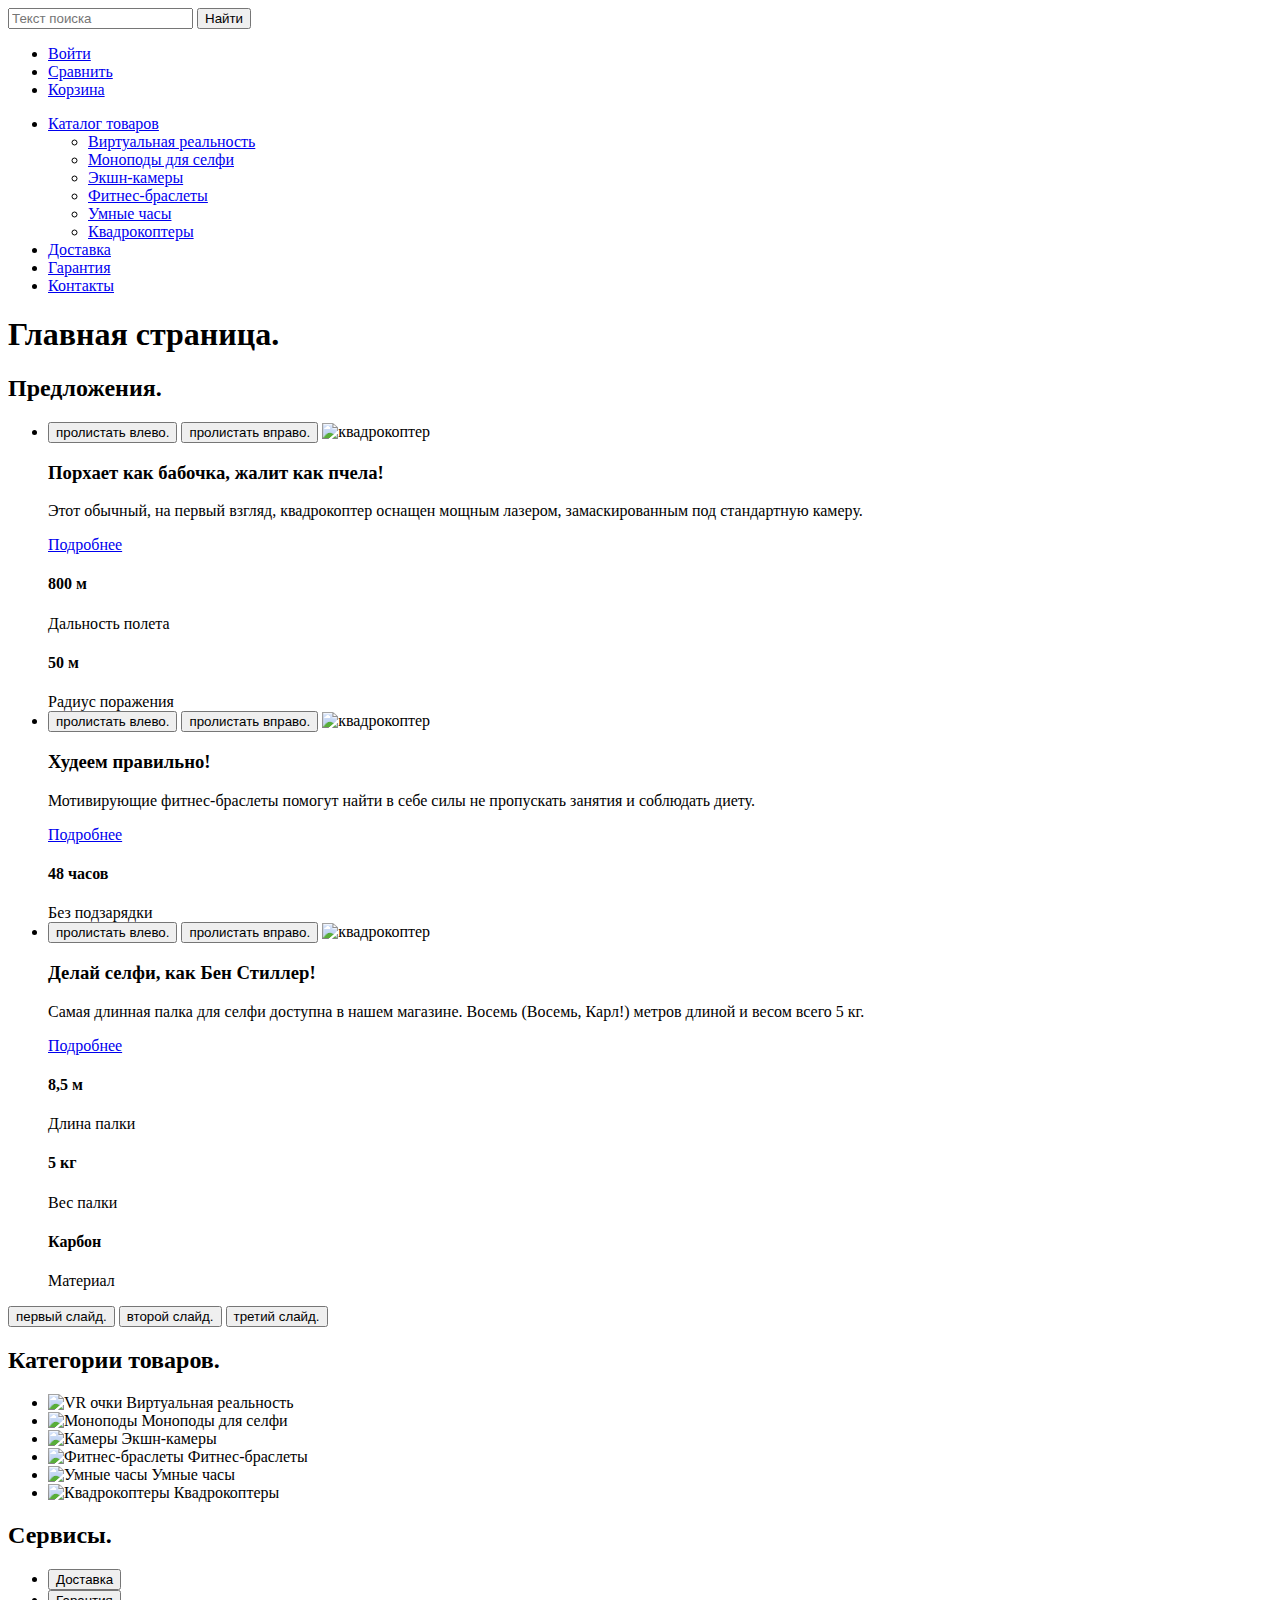
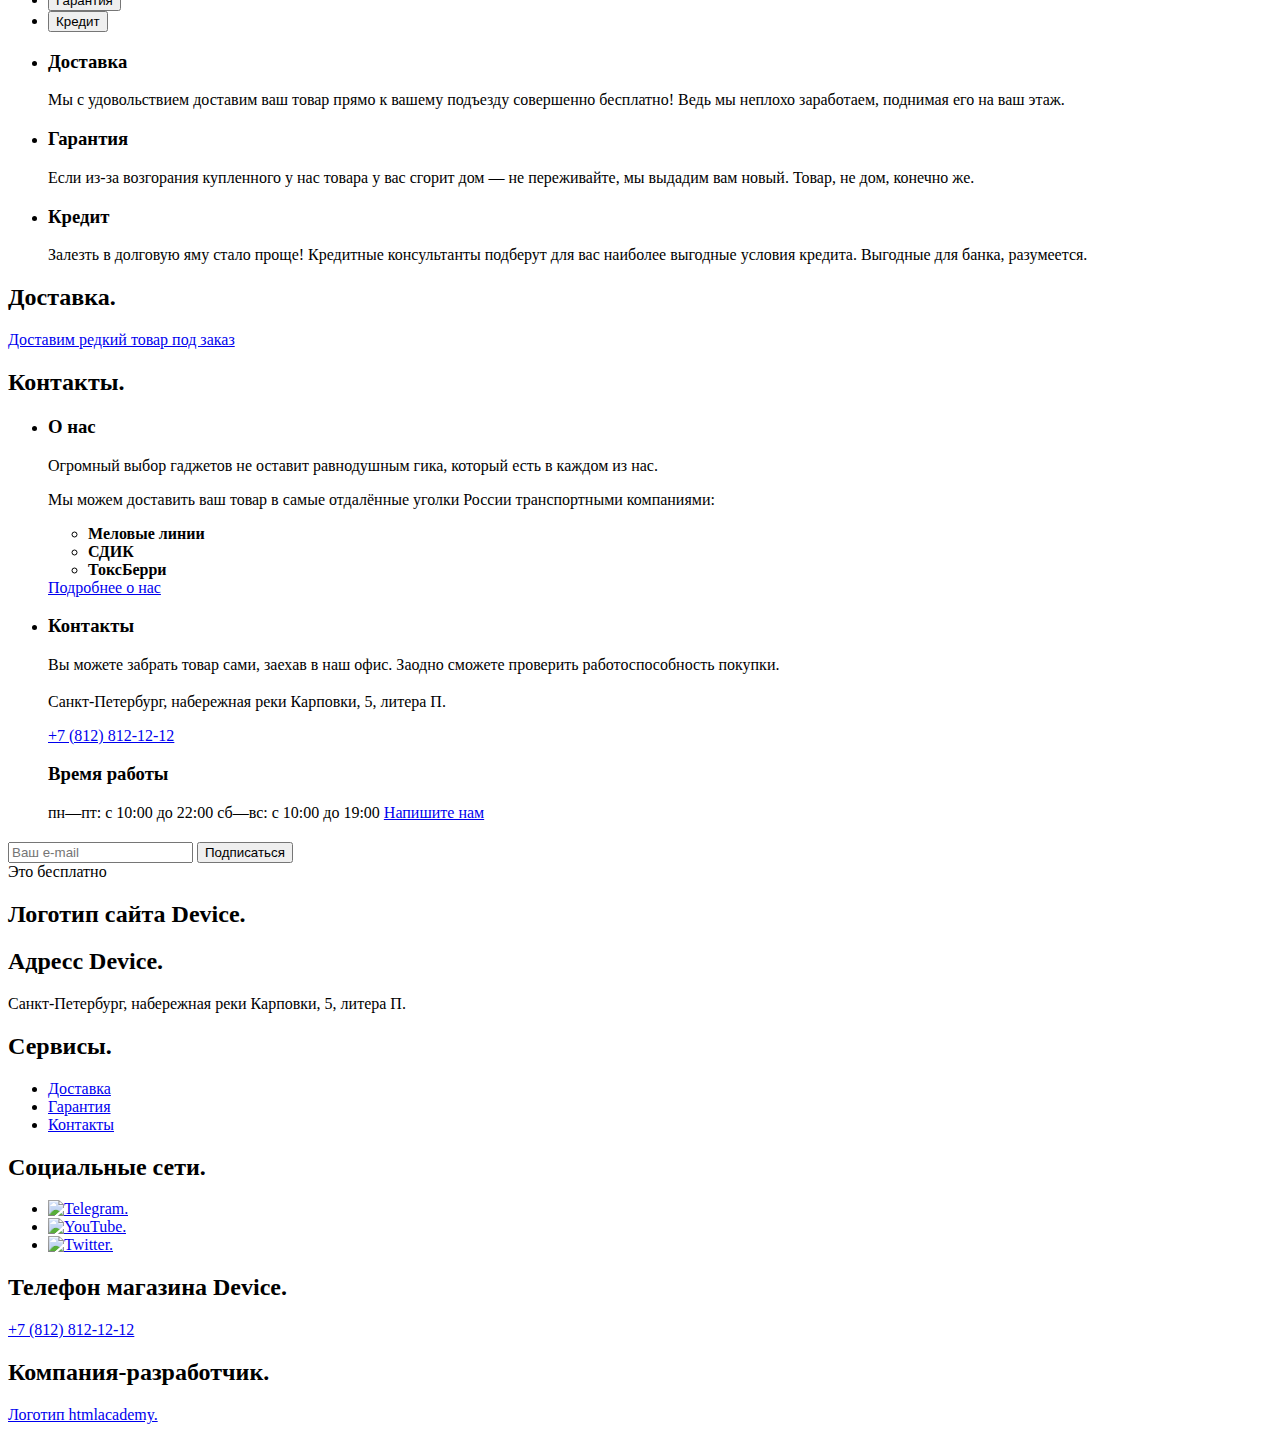
==== index.html @ f7ae9885 "Разметка всех страниц" ====
<!DOCTYPE html>
<html lang="ru">
<head>
  <meta charset="UTF-8">
  <meta http-equiv="X-UA-Compatible" content="IE=edge">
  <meta name="viewport" content="width=device-width, initial-scale=1.0">
  <title>device</title>
</head>
<body>
  <header class="header">
    <nav class="header__navigation">
      <div class="header__logo logo">
        <a class="logo__link" href="index.html">
        </a>
      </div>
      <div class="header__menu menu">
        <form class="menu__form" action="https://echo.htmlacademy.ru/" method="get">
          <input class="menu__form-search" type="search" name="site-search" placeholder="Текст поиска">
          <button class="menu__form-button button button--second" type="submit">Найти</button>
        </form>
        <ul class="menu__user-list">
          <li class="menu__user-list-item">
            <a class="menu__user-list-link" href="#">Войти</a>
          </li>
          <li class="menu__user-list-item">
            <a class="menu__user-list-link" href="#">Сравнить</a>
          </li>
          <li class="menu__user-list-item">
            <a class="menu__user-list-link" href="#">Корзина</a>
          </li>
        </ul>
        <ul class="menu__list">
          <li class="menu__list-item">
            <a class="menu__list-link" href="#">Каталог товаров</a>
            <ul class="menu__select-list">
              <li class="menu__select-list-item">
                <a class="menu__select-list-link" href="#">Виртуальная реальность</a>
              </li>
              <li class="menu__select-list-item">
                <a class="menu__select-list-link" href="catalog-monopods.html">Моноподы для cелфи</a>
              </li>
              <li class="menu__select-list-item">
                <a class="menu__select-list-link" href="#">Экшн-камеры</a>
              </li>
              <li class="menu__select-list-item">
                <a class="menu__select-list-link" href="#">Фитнес-браслеты</a>
              </li>
              <li class="menu__select-list-item">
                <a class="menu__select-list-link" href="#">Умные часы</a>
              </li>
              <li class="menu__select-list-item">
                <a class="menu__select-list-link" href="#">Квадрокоптеры</a>
              </li>
            </ul>
          </li>
          <li class="menu__list-item">
            <a class="menu__list-link" href="#">Доставка</a>
          </li>
          <li class="menu__list-item">
            <a class="menu__list-link" href="#">Гарантия</a>
          </li>
          <li class="menu__list-item">
            <a class="menu__list-link" href="#">Контакты</a>
          </li>
        </ul>
      </div>
    </nav>
  </header>
  <main class="site-index">
    <h1 class="visually-hidden">Главная страница.</h1>
    <section class="site-index__suggestions suggestions">
      <h2 class="visually-hidden">Предложения.</h2>
      <div class="suggestions__slider slider">
        <ul class="slider__list">
          <li class="slider__item">
            <div class="slider__image-wrapper">
              <button class="slider__image-arrow" type="button"><span class="visually-hidden">пролистать влево.</span></button>
              <button class="slider__image-arrow slider__image-arrow--right" type="button"><span class="visually-hidden">пролистать вправо.</span></button>
              <img class="slider__image" src="" alt="квадрокоптер" width="" height="">
            </div>
            <h3 class="slider__title">Порхает как бабочка, жалит как пчела!</h3>
            <p class="slider__description">Этот обычный, на первый взгляд, квадрокоптер оснащен мощным лазером, замаскированным под стандартную камеру.
            </p>
            <a class="slider__link button" href="#">Подробнее</a>
            <div class="slider__characters">
              <h4 class="slider__characters-title">800 м</h4>
              <span class="slider__characters-sign">Дальность полета</span>
            </div>
            <div class="slider__characters">
              <h4 class="slider__characters-title">50 м</h4>
              <span class="slider__characters-sign">Радиус поражения</span>
            </div>
          </li>
          <li class="slider__item">
            <div class="slider__image-wrapper">
              <button class="slider__image-arrow" type="button"><span class="visually-hidden">пролистать влево.</span></button>
              <button class="slider__image-arrow slider__image-arrow--right" type="button"><span class="visually-hidden">пролистать вправо.</span></button>
              <img class="slider__image" src="" alt="квадрокоптер" width="" height="">
            </div>
            <h3 class="slider__title">Худеем правильно!</h3>
            <p class="slider__description">Мотивирующие фитнес-браслеты помогут найти в себе силы не пропускать занятия и соблюдать диету.
            </p>
            <a class="slider__link button" href="#">Подробнее</a>
            <div class="slider__characters">
              <h4 class="slider__characters-title">48 часов</h4>
              <span class="slider__characters-sign">Без подзарядки</span>
            </div>
          </li>
          <li class="slider__item">
            <div class="slider__image-wrapper">
              <button class="slider__image-arrow" type="button"><span class="visually-hidden">пролистать влево.</span></button>
              <button class="slider__image-arrow slider__image-arrow--right" type="button"><span class="visually-hidden">пролистать вправо.</span></button>
              <img class="slider__image" src="" alt="квадрокоптер" width="" height="">
            </div>
            <h3 class="slider__title">Делай селфи, как Бен Стиллер! </h3>
            <p class="slider__description">Самая длинная палка для селфи доступна в нашем магазине. Восемь (Восемь, Карл!) метров длиной и весом всего 5 кг.
            </p>
            <a class="slider__link button" href="#">Подробнее</a>
            <div class="slider__characters">
              <h4 class="slider__characters-title">8,5 м</h4>
              <span class="slider__characters-sign">Длина палки</span>
            </div>
            <div class="slider__characters">
              <h4 class="slider__characters-title">5 кг</h4>
              <span class="slider__characters-sign">Вес палки</span>
            </div>
            <div class="slider__characters">
              <h4 class="slider__characters-title">Карбон</h4>
              <span class="slider__characters-sign">Материал</span>
            </div>
          </li>
        </ul>
        <div class="slider__toggles">
          <button class="slider__toggle slider__toggle--one slider__toggle--current" type="button"><span class="visually-hidden">первый слайд.</span></button>
          <button class="slider__toggle" type="button"><span class="visually-hidden">второй слайд.</span></button>
          <button class="slider__toggle" type="button"><span class="visually-hidden">третий слайд.</span></button>
        </div>
      </div>
    </section>
    <section class="site-index__directory-categories directory-categories">
      <h2 class="visually-hidden">Категории товаров.</h2>
      <ul class="directory-categories__list">
        <li class="directory-categories__item">
          <img class="directory-categories__image" src="#" alt="VR очки" width="" height="">
          <span class="directory-categories__sign">Виртуальная
            реальность</span>
        </li>
        <li class="directory-categories__item">
          <img class="directory-categories__image" src="#" alt="Моноподы" width="" height="">
          <span class="directory-categories__sign">Моноподы
            для селфи</span>
        </li>
        <li class="directory-categories__item">
          <img class="directory-categories__image" src="#" alt="Камеры" width="" height="">
          <span class="directory-categories__sign">Экшн-камеры</span>
        </li>
        <li class="directory-categories__item">
          <img class="directory-categories__image" src="#" alt="Фитнес-браслеты" width="" height="">
          <span class="directory-categories__sign">Фитнес-браслеты</span>
        </li>
        <li class="directory-categories__item">
          <img class="directory-categories__image" src="#" alt="Умные часы" width="" height="">
          <span class="directory-categories__sign">Умные часы</span>
        </li>
        <li class="directory-categories__item">
          <img class="directory-categories__image" src="#" alt="Квадрокоптеры" width="" height="">
          <span class="directory-categories__sign">Квадрокоптеры</span>
        </li>
      </ul>
    </section>
    <section class="site-index__services services">
      <h2 class="visually-hidden">Сервисы.</h2>
      <div class="services__slider slider-services">
        <ul class="slider-services__buttons">
          <li class="slider-services__buttons-item">
            <button class="slider-services__button slider-services__button--current button">Доставка</button>
          </li>
          <li class="slider-services__buttons-item">
            <button class="slider-services__button button">Гарантия</button>
          </li>
          <li class="slider-services__buttons-item">
            <button class="slider-services__button button">Кредит</button>
          </li>
        </ul>
        <ul class="slider-services__list">
          <li class="slider-services__item">
            <h3 class="slider-services__title">Доставка</h3>
            <p class="slider-services__description">Мы с удовольствием доставим ваш товар прямо
              к вашему подъезду совершенно бесплатно! Ведь
              мы неплохо заработаем, поднимая его на ваш этаж.
            </p>
          </li>
          <li class="slider-services__item">
            <h3 class="slider-services__title">Гарантия</h3>
            <p class="slider-services__description">Если из-за возгорания купленного у нас товара у вас
              сгорит дом — не переживайте, мы выдадим вам новый.
              Товар, не дом, конечно же.
            </p>
          </li>
          <li class="slider-services__item">
            <h3 class="slider-services__title">Кредит</h3>
            <p class="slider-services__description">Залезть в долговую яму стало проще! Кредитные консультанты подберут
              для вас наиболее выгодные условия кредита. Выгодные для банка, разумеется.
            </p>
          </li>
        </ul>
      </div>
    </section>
    <section class="site-index__delivery delivery">
      <h2 class="visually-hidden">Доставка.</h2>
      <a class="delivery__link" href="#">
        Доставим редкий товар под заказ
      </a>
    </section>
    <section class="site-index__contacts contacts">
      <h2 class="visually-hidden">Контакты.</h2>
      <ul class="contacts__list">
        <li class="contacts__item">
          <h3>О нас</h3>
          <p class="contacts__description">Огромный выбор гаджетов не оставит равнодушным гика, который есть в каждом из нас.</p>
          <p class="contacts__description-delivery"> Мы можем доставить ваш товар в самые отдалённые уголки России транспортными компаниями: </p>
          <ul class="contacts__list-delivery">
            <li class="contacts__item-delivery">
              <b>Меловые линии</b>
            </li>
            <li class="contacts__item-delivery">
              <b>СДИК</b>
            </li>
            <li class="contacts__item-delivery">
              <b>ТоксБерри</b>
            </li>
          </ul>
          <a class="contacts__button button" href="#">Подробнее о нас</a>
        </li>
        <li class="contacts__item">
          <h3>Контакты</h3>
          <p class="contacts__description"> Вы можете забрать товар сами, заехав в наш офис. Заодно сможете проверить работоспособность покупки.  </p>
          <h3 class="contacts__address-title"></h3>
          <p class="contacts__address-description"> Санкт-Петербург, набережная реки Карповки, 5, литера П. </p>
          <a class="contacts__addres-phone" href="tel: +7 (812) 812-12-12">+7 (812) 812-12-12</a>
          <h3 class="contacts__time-work">Время работы</h3>
          <span class="contacts__time-work-sign">пн—пт: с 10:00 до 22:00</span>
          <span class="contacts__time-work-sign">сб—вс: с 10:00 до 19:00</span>
          <a class="contacts__button button" href="#">Напишите нам</a>
        </li>
      </ul>
    </section>
    <section class="site-index__newsletter newsletter">
      <h2 class="newsletter__title"></h2>
      <p></p>
      <form class="newsletter__form" action="https://echo.htmlacademy.ru/" method="get">
        <input class="newsletter__form-mail" type="email" name="newsletter-mail" placeholder="Ваш e-mail">
        <button class="newsletter__form-button button button--second" type="submit">Подписаться</button>
      </form>
      <span class="newsletter__sign">Это бесплатно</span>
    </section>
  </main>
  <footer class="footer">
    <section class="footer__logo logo">
      <h2 class="visually-hidden">Логотип сайта Device.</h2>
      <a class="logo__link" href="index.html"></a>
    </section>
    <section class="footer__addres addres-footer">
      <h2 class="visually-hidden">Адресс Device.</h2>
      <p class="addres-footer__text">Санкт-Петербург, набережная
        реки Карповки, 5, литера П.</p>
    </section>
    <section class="footer__menu menu-footer">
      <h2 class="visually-hidden">Сервисы.</h2>
      <ul class="menu-footer__list">
        <li class="menu-footer__item">
          <a class="menu-footer__link" href="#">Доставка</a>
        </li>
        <li class="menu-footer__item">
          <a class="menu-footer__link" href="#">Гарантия</a>
        </li>
        <li class="menu-footer__item">
          <a class="menu-footer__link" href="#">Контакты</a>
        </li>
      </ul>
    </section>
    <section class="footer__social social">
      <h2 class="visually-hidden">Социальные сети.</h2>
      <ul class="social__list">
        <li class="social__item">
          <a class="social__link" href="#">
            <img class="social__icon" src="#" alt="Telegram.">
          </a>
        </li>
        <li class="social__item">
          <a class="social__link" href="#">
            <img class="social__icon" src="#" alt="YouTube.">
          </a>
        </li>
        <li class="social__item">
          <a class="social__link" href="#">
            <img class="social__icon" src="#" alt="Twitter.">
          </a>
        </li>
      </ul>
    </section>
    <section class="footer__phone phone-footer">
      <h2 class="visually-hidden">Телефон магазина Device.</h2>
      <a class="phone-footer__link" href="tel: +7 (812) 812-12-12">+7 (812) 812-12-12</a>
    </section>
    <section class="footer__copyright copyright">
      <h2 class="visually-hidden">Компания-разработчик.</h2>
      <a class="copyright__link" href="https://htmlacademy.ru/">
        <span class="visually-hidden">Логотип htmlacademy.</span>
      </a>
    </section>
  </footer>
</body>
</html>
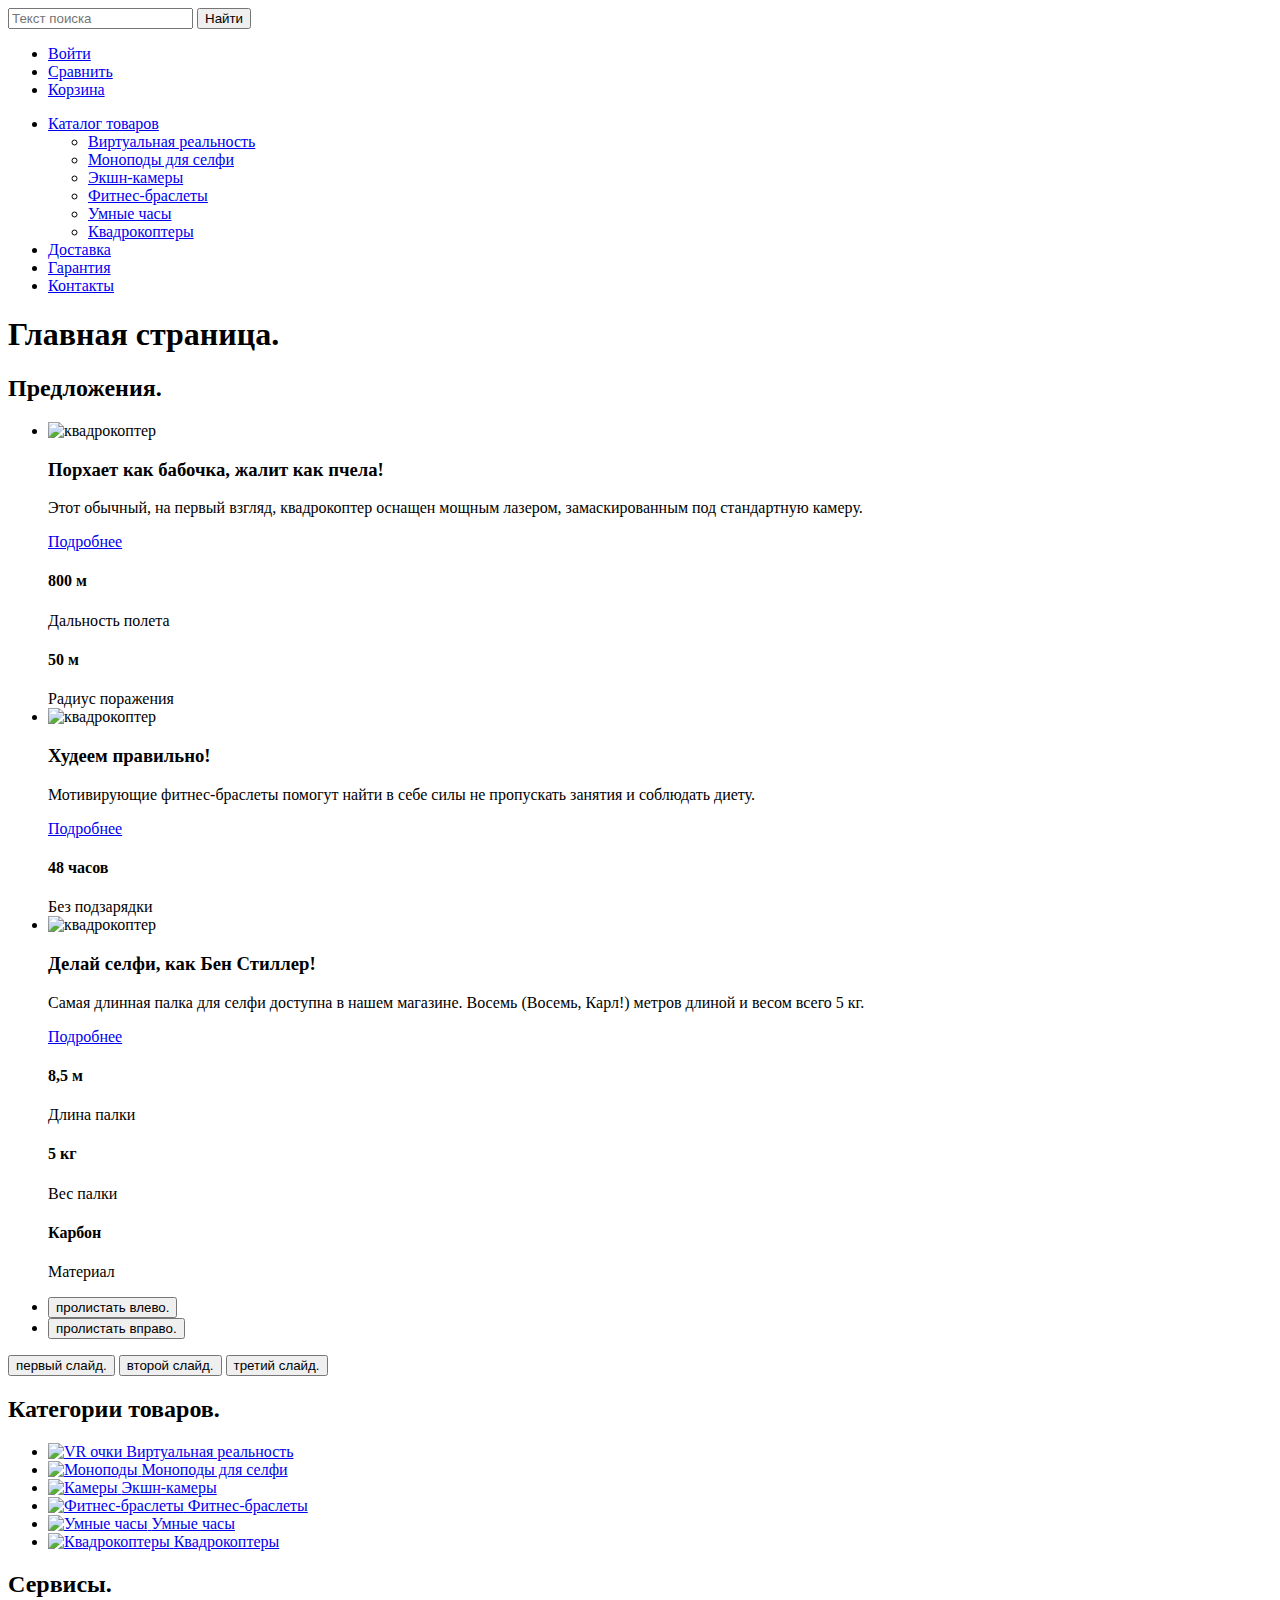
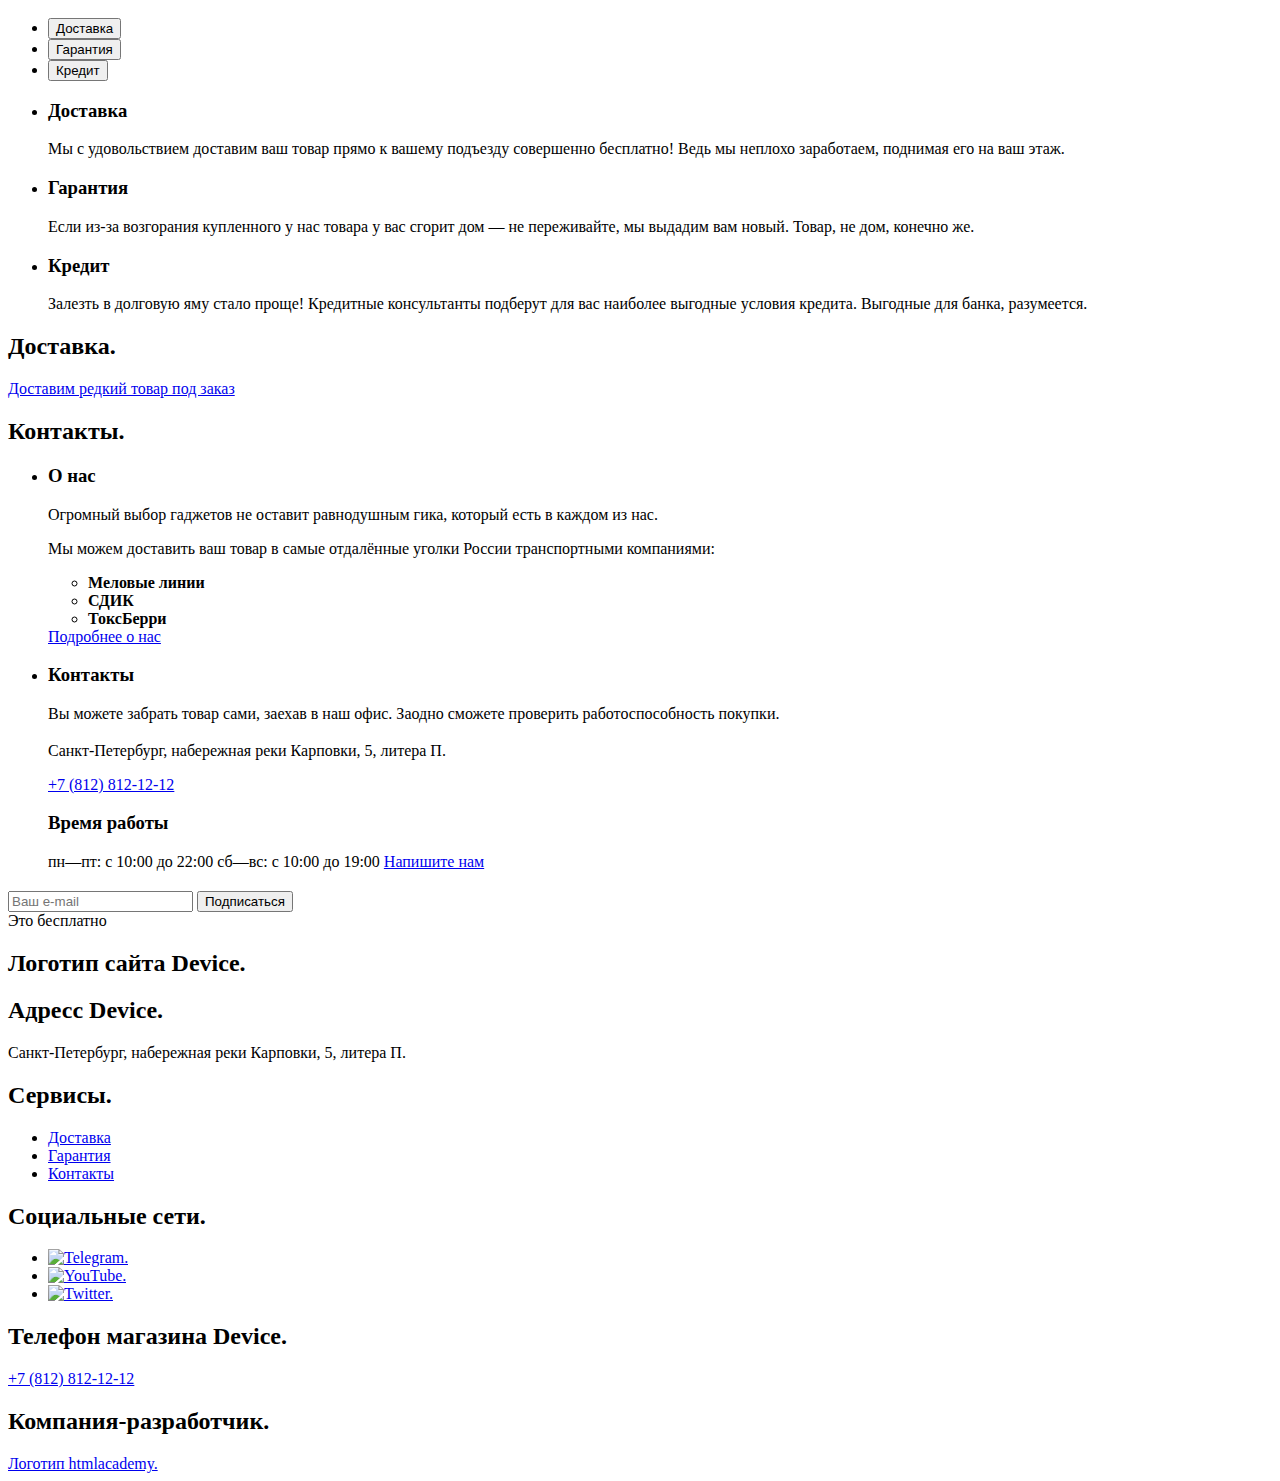
==== commit 2bf6ddd9: "Merge pull request #2 from Redisco1/master" ====
--- a/index.html
+++ b/index.html
@@ -31,13 +31,13 @@
         </ul>
         <ul class="menu__list">
           <li class="menu__list-item">
-            <a class="menu__list-link" href="#">Каталог товаров</a>
+            <a class="menu__list-link" href="catalog.html">Каталог товаров</a>
             <ul class="menu__select-list">
               <li class="menu__select-list-item">
                 <a class="menu__select-list-link" href="#">Виртуальная реальность</a>
               </li>
               <li class="menu__select-list-item">
-                <a class="menu__select-list-link" href="catalog-monopods.html">Моноподы для cелфи</a>
+                <a class="menu__select-list-link" href="catalog.html">Моноподы для cелфи</a>
               </li>
               <li class="menu__select-list-item">
                 <a class="menu__select-list-link" href="#">Экшн-камеры</a>
@@ -74,8 +74,6 @@
         <ul class="slider__list">
           <li class="slider__item">
             <div class="slider__image-wrapper">
-              <button class="slider__image-arrow" type="button"><span class="visually-hidden">пролистать влево.</span></button>
-              <button class="slider__image-arrow slider__image-arrow--right" type="button"><span class="visually-hidden">пролистать вправо.</span></button>
               <img class="slider__image" src="" alt="квадрокоптер" width="" height="">
             </div>
             <h3 class="slider__title">Порхает как бабочка, жалит как пчела!</h3>
@@ -93,8 +91,6 @@
           </li>
           <li class="slider__item">
             <div class="slider__image-wrapper">
-              <button class="slider__image-arrow" type="button"><span class="visually-hidden">пролистать влево.</span></button>
-              <button class="slider__image-arrow slider__image-arrow--right" type="button"><span class="visually-hidden">пролистать вправо.</span></button>
               <img class="slider__image" src="" alt="квадрокоптер" width="" height="">
             </div>
             <h3 class="slider__title">Худеем правильно!</h3>
@@ -108,8 +104,6 @@
           </li>
           <li class="slider__item">
             <div class="slider__image-wrapper">
-              <button class="slider__image-arrow" type="button"><span class="visually-hidden">пролистать влево.</span></button>
-              <button class="slider__image-arrow slider__image-arrow--right" type="button"><span class="visually-hidden">пролистать вправо.</span></button>
               <img class="slider__image" src="" alt="квадрокоптер" width="" height="">
             </div>
             <h3 class="slider__title">Делай селфи, как Бен Стиллер! </h3>
@@ -128,6 +122,14 @@
               <h4 class="slider__characters-title">Карбон</h4>
               <span class="slider__characters-sign">Материал</span>
             </div>
+          </li>
+        </ul>
+        <ul class="slider__image-arrow-list">
+          <li>
+            <button class="slider__image-arrow" type="button"><span class="visually-hidden">пролистать влево.</span></button>
+          </li>
+          <li>
+            <button class="slider__image-arrow slider__image-arrow--right" type="button"><span class="visually-hidden">пролистать вправо.</span></button>
           </li>
         </ul>
         <div class="slider__toggles">
@@ -141,30 +143,42 @@
       <h2 class="visually-hidden">Категории товаров.</h2>
       <ul class="directory-categories__list">
         <li class="directory-categories__item">
-          <img class="directory-categories__image" src="#" alt="VR очки" width="" height="">
-          <span class="directory-categories__sign">Виртуальная
-            реальность</span>
-        </li>
-        <li class="directory-categories__item">
-          <img class="directory-categories__image" src="#" alt="Моноподы" width="" height="">
-          <span class="directory-categories__sign">Моноподы
-            для селфи</span>
-        </li>
-        <li class="directory-categories__item">
-          <img class="directory-categories__image" src="#" alt="Камеры" width="" height="">
-          <span class="directory-categories__sign">Экшн-камеры</span>
-        </li>
-        <li class="directory-categories__item">
-          <img class="directory-categories__image" src="#" alt="Фитнес-браслеты" width="" height="">
-          <span class="directory-categories__sign">Фитнес-браслеты</span>
-        </li>
-        <li class="directory-categories__item">
-          <img class="directory-categories__image" src="#" alt="Умные часы" width="" height="">
-          <span class="directory-categories__sign">Умные часы</span>
-        </li>
-        <li class="directory-categories__item">
-          <img class="directory-categories__image" src="#" alt="Квадрокоптеры" width="" height="">
-          <span class="directory-categories__sign">Квадрокоптеры</span>
+          <a class="directory-categories__link" href="#">
+            <img class="directory-categories__image" src="#" alt="VR очки" width="" height="">
+            <span class="directory-categories__sign">Виртуальная
+              реальность</span>
+          </a>
+        </li>
+        <li class="directory-categories__item">
+          <a class="directory-categories__link" href="catalog.html">
+            <img class="directory-categories__image" src="#" alt="Моноподы" width="" height="">
+            <span class="directory-categories__sign">Моноподы
+              для селфи</span>
+          </a>
+        </li>
+        <li class="directory-categories__item">
+          <a class="directory-categories__link" href="#">
+            <img class="directory-categories__image" src="#" alt="Камеры" width="" height="">
+            <span class="directory-categories__sign">Экшн-камеры</span>
+          </a>
+        </li>
+        <li class="directory-categories__item">
+          <a class="directory-categories__link" href="#">
+            <img class="directory-categories__image" src="#" alt="Фитнес-браслеты" width="" height="">
+            <span class="directory-categories__sign">Фитнес-браслеты</span>
+          </a>
+        </li>
+        <li class="directory-categories__item">
+          <a class="directory-categories__link" href="#">
+            <img class="directory-categories__image" src="#" alt="Умные часы" width="" height="">
+            <span class="directory-categories__sign">Умные часы</span>
+          </a>
+        </li>
+        <li class="directory-categories__item">
+          <a class="directory-categories__link" href="#">
+            <img class="directory-categories__image" src="#" alt="Квадрокоптеры" width="" height="">
+            <span class="directory-categories__sign">Квадрокоптеры</span>
+          </a>
         </li>
       </ul>
     </section>
@@ -283,17 +297,17 @@
       <h2 class="visually-hidden">Социальные сети.</h2>
       <ul class="social__list">
         <li class="social__item">
-          <a class="social__link" href="#">
+          <a class="social__link" href="tg://resolve?domain=htmlacademy">
             <img class="social__icon" src="#" alt="Telegram.">
           </a>
         </li>
         <li class="social__item">
-          <a class="social__link" href="#">
+          <a class="social__link" href="https://www.youtube.com/c/HTMLAcademyRUS">
             <img class="social__icon" src="#" alt="YouTube.">
           </a>
         </li>
         <li class="social__item">
-          <a class="social__link" href="#">
+          <a class="social__link" href="https://twitter.com/htmlacademy_ru">
             <img class="social__icon" src="#" alt="Twitter.">
           </a>
         </li>
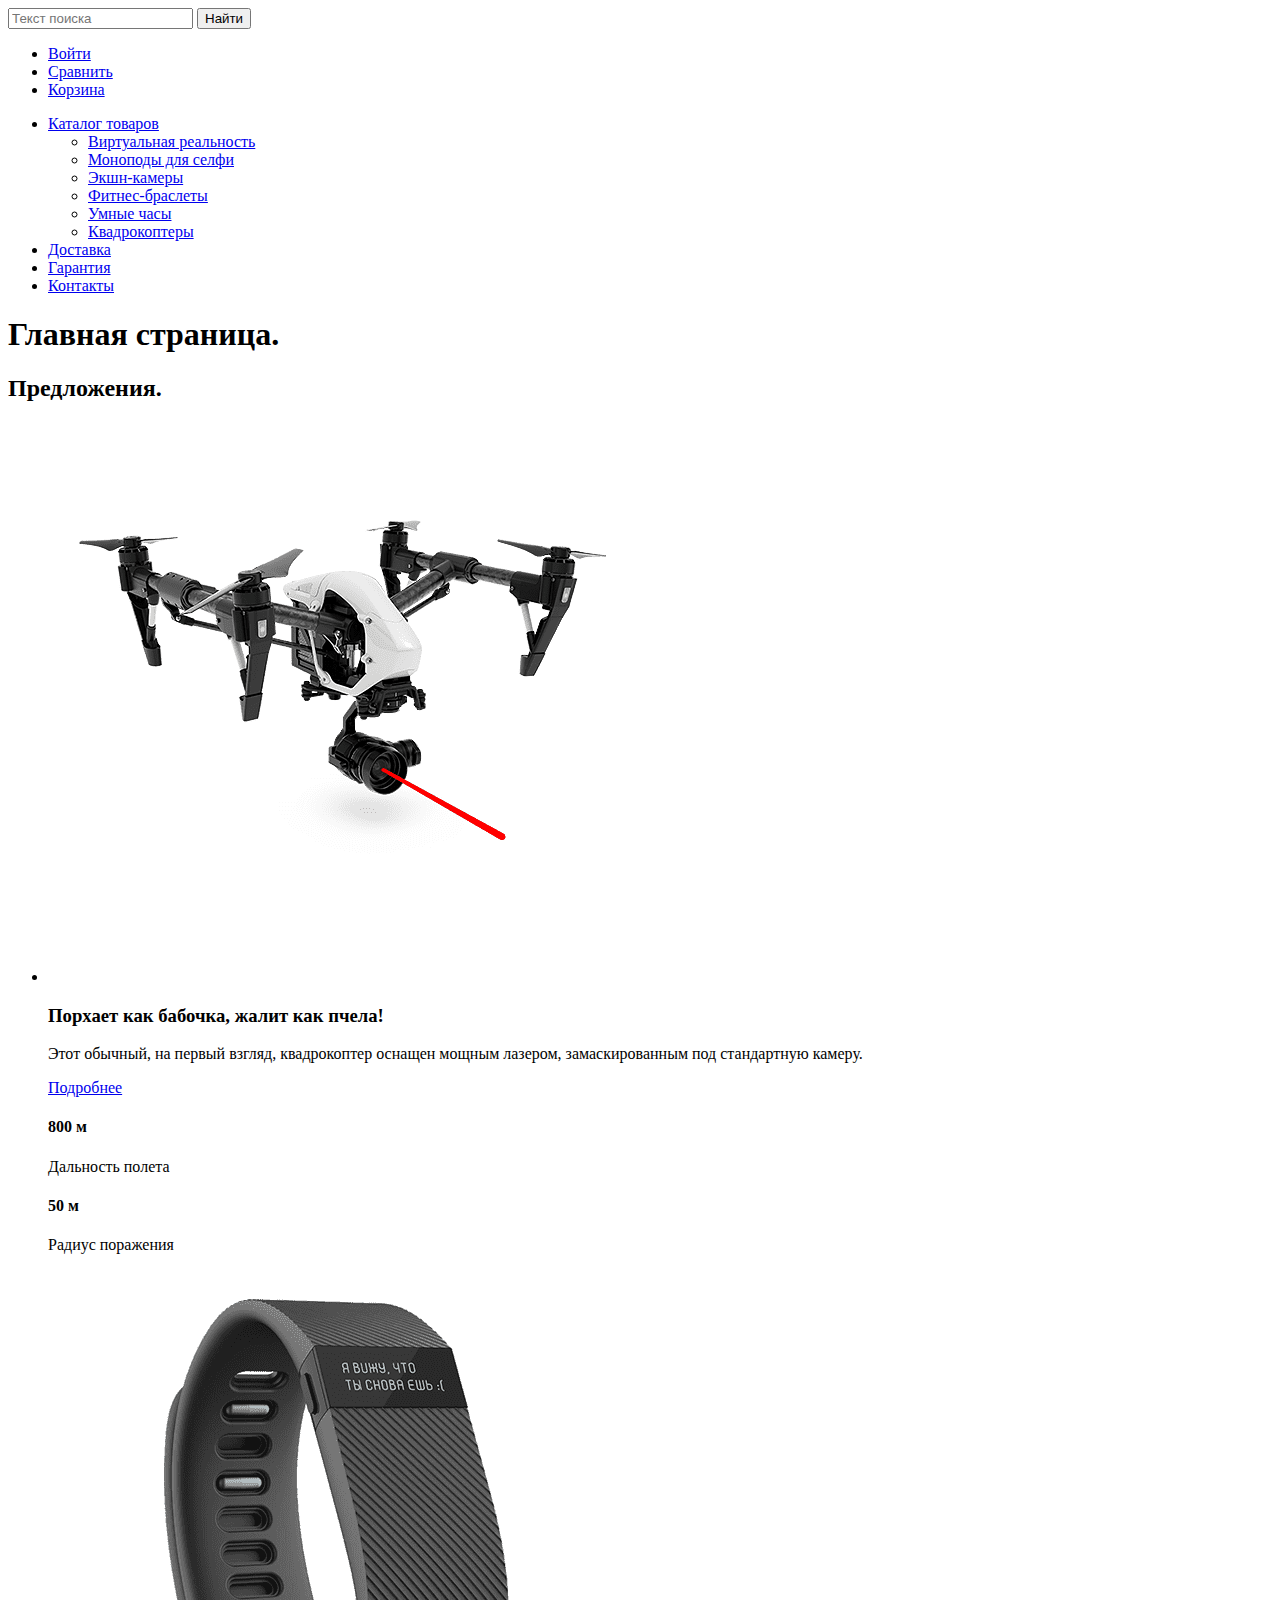
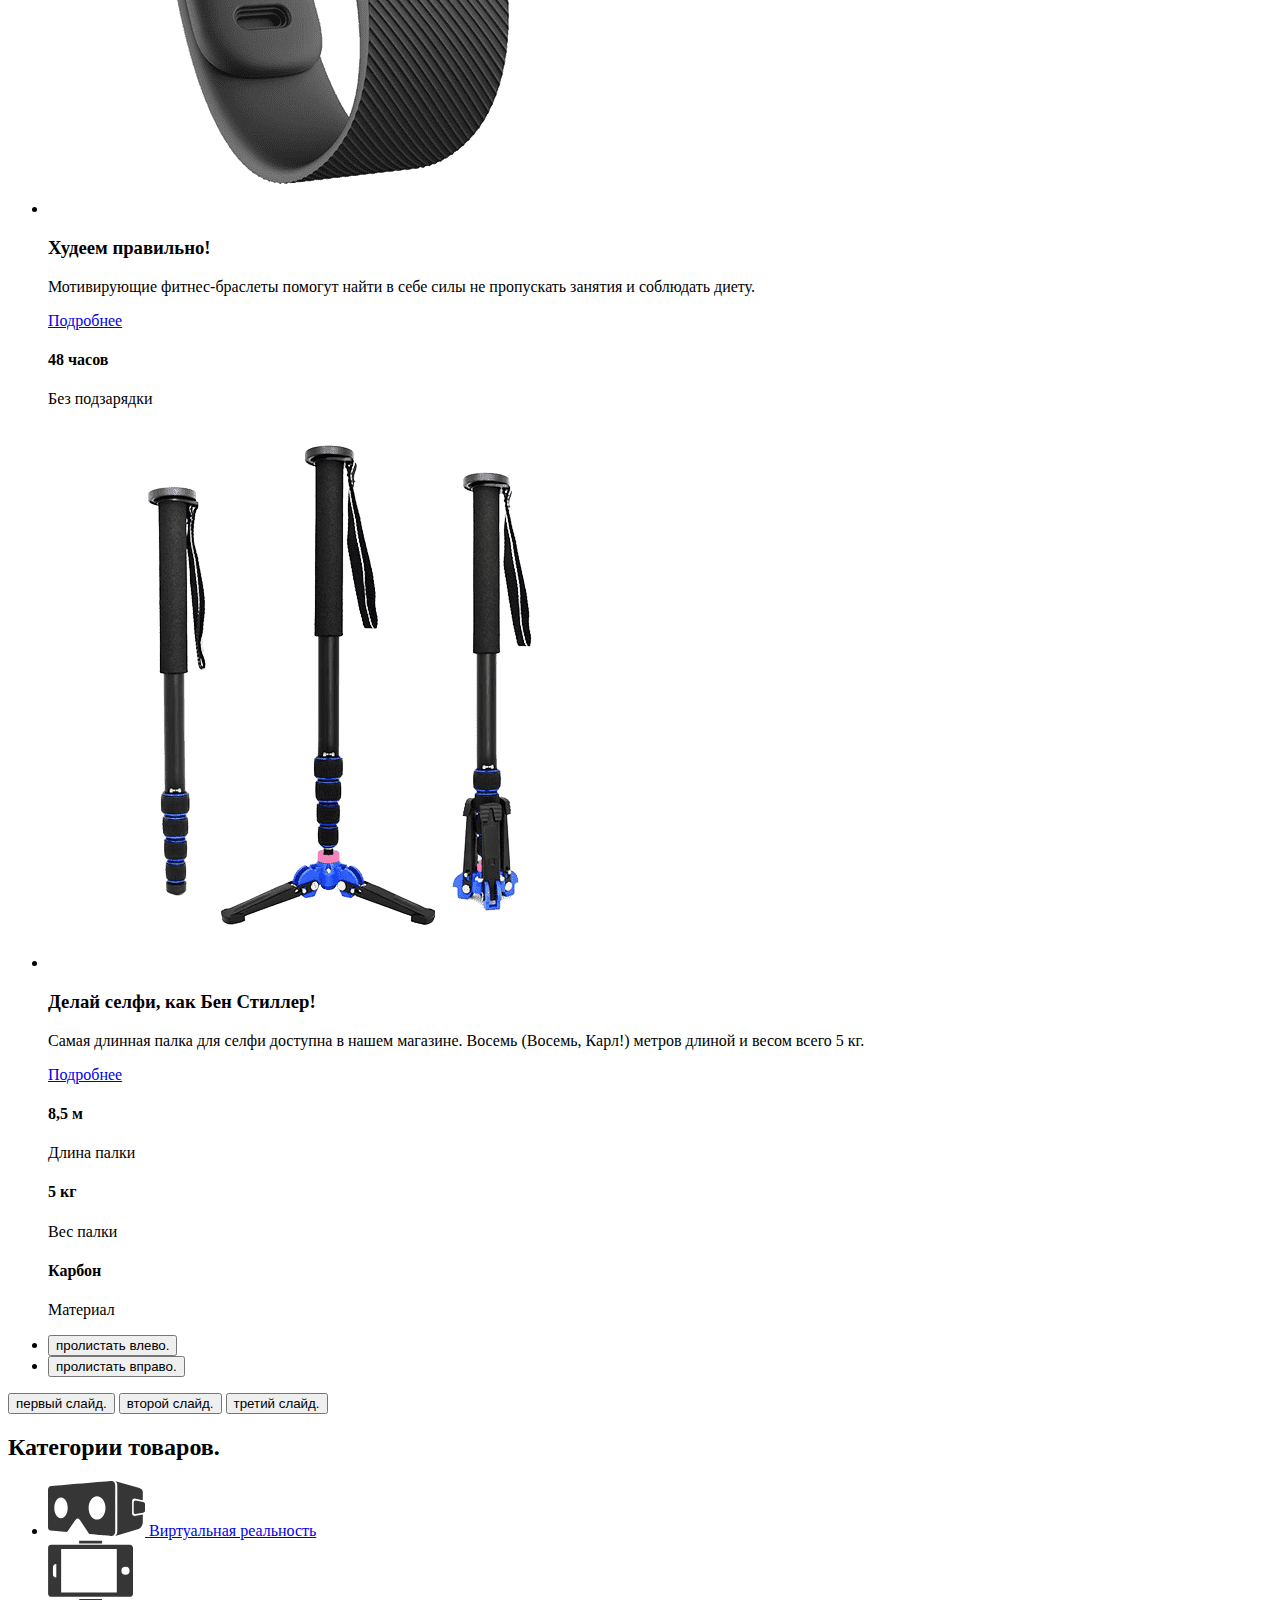
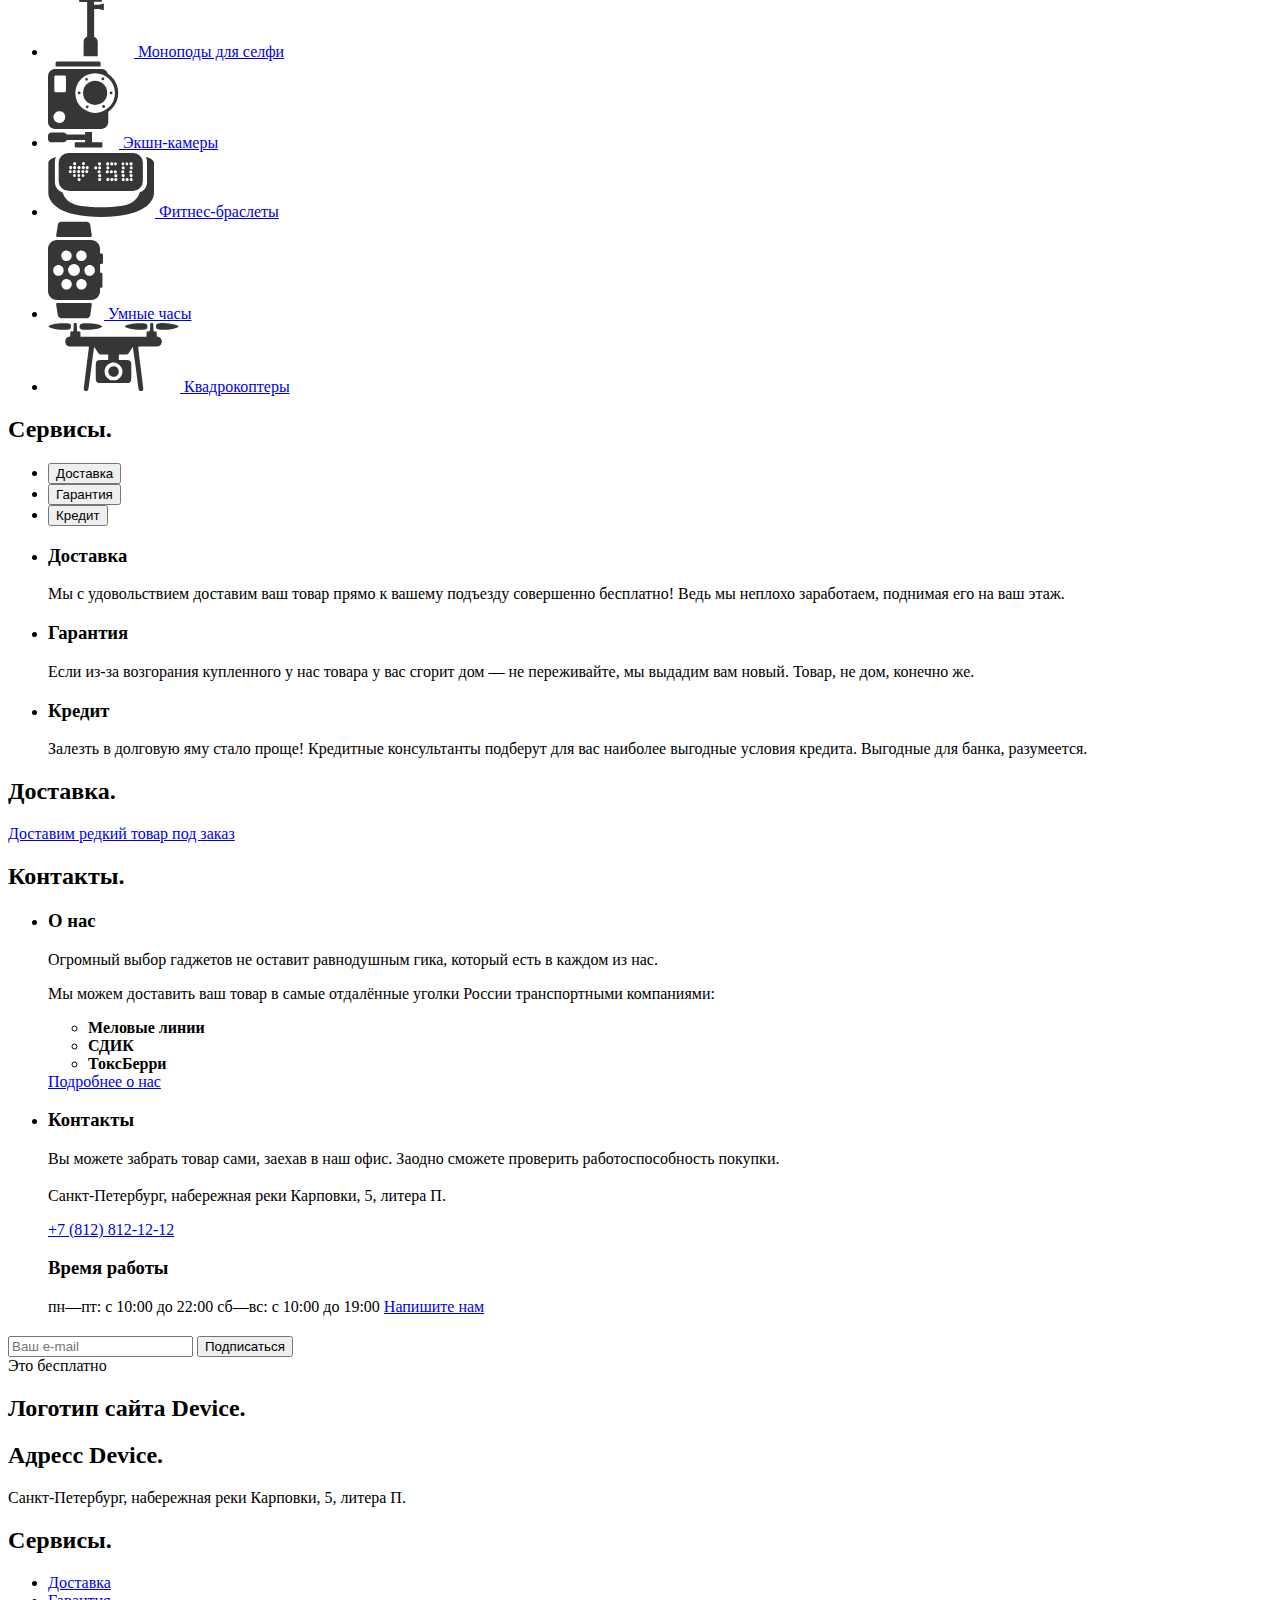
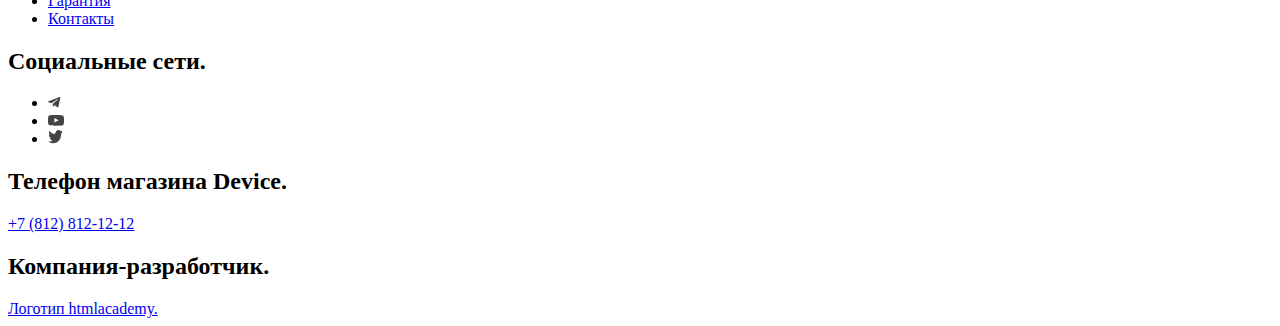
==== commit f90d37bb: "Экспортировал графику, добавил контентные изображения в разметку" ====
--- a/index.html
+++ b/index.html
@@ -74,7 +74,7 @@
         <ul class="slider__list">
           <li class="slider__item">
             <div class="slider__image-wrapper">
-              <img class="slider__image" src="" alt="квадрокоптер" width="" height="">
+              <img class="slider__image" src="img/index/slider-copter.png" alt="квадрокоптер." width="560" height="560">
             </div>
             <h3 class="slider__title">Порхает как бабочка, жалит как пчела!</h3>
             <p class="slider__description">Этот обычный, на первый взгляд, квадрокоптер оснащен мощным лазером, замаскированным под стандартную камеру.
@@ -91,7 +91,7 @@
           </li>
           <li class="slider__item">
             <div class="slider__image-wrapper">
-              <img class="slider__image" src="" alt="квадрокоптер" width="" height="">
+              <img class="slider__image" src="img/index/slider-watch.png" alt="фитнес-браслеты." width="560" height="560">
             </div>
             <h3 class="slider__title">Худеем правильно!</h3>
             <p class="slider__description">Мотивирующие фитнес-браслеты помогут найти в себе силы не пропускать занятия и соблюдать диету.
@@ -104,7 +104,7 @@
           </li>
           <li class="slider__item">
             <div class="slider__image-wrapper">
-              <img class="slider__image" src="" alt="квадрокоптер" width="" height="">
+              <img class="slider__image" src="img/index/slider-monopods.png" alt="селфи-палки." width="560" height="560">
             </div>
             <h3 class="slider__title">Делай селфи, как Бен Стиллер! </h3>
             <p class="slider__description">Самая длинная палка для селфи доступна в нашем магазине. Восемь (Восемь, Карл!) метров длиной и весом всего 5 кг.
@@ -144,39 +144,39 @@
       <ul class="directory-categories__list">
         <li class="directory-categories__item">
           <a class="directory-categories__link" href="#">
-            <img class="directory-categories__image" src="#" alt="VR очки" width="" height="">
+            <img class="directory-categories__image" src="img/index/svg/category-vr.svg" alt="VR очки" width="97" height="55">
             <span class="directory-categories__sign">Виртуальная
               реальность</span>
           </a>
         </li>
         <li class="directory-categories__item">
           <a class="directory-categories__link" href="catalog.html">
-            <img class="directory-categories__image" src="#" alt="Моноподы" width="" height="">
+            <img class="directory-categories__image" src="img/index/svg/category-monopod.svg" alt="Моноподы" width="86" height="117">
             <span class="directory-categories__sign">Моноподы
               для селфи</span>
           </a>
         </li>
         <li class="directory-categories__item">
           <a class="directory-categories__link" href="#">
-            <img class="directory-categories__image" src="#" alt="Камеры" width="" height="">
+            <img class="directory-categories__image" src="img/index/svg/category-camera.svg" alt="Камеры" width="71" height="87">
             <span class="directory-categories__sign">Экшн-камеры</span>
           </a>
         </li>
         <li class="directory-categories__item">
           <a class="directory-categories__link" href="#">
-            <img class="directory-categories__image" src="#" alt="Фитнес-браслеты" width="" height="">
+            <img class="directory-categories__image" src="img/index/svg/category-bracelet.svg" alt="Фитнес-браслеты" width="107" height="65">
             <span class="directory-categories__sign">Фитнес-браслеты</span>
           </a>
         </li>
         <li class="directory-categories__item">
           <a class="directory-categories__link" href="#">
-            <img class="directory-categories__image" src="#" alt="Умные часы" width="" height="">
+            <img class="directory-categories__image" src="img/index/svg/category-watch.svg" alt="Умные часы" width="56" height="98">
             <span class="directory-categories__sign">Умные часы</span>
           </a>
         </li>
         <li class="directory-categories__item">
           <a class="directory-categories__link" href="#">
-            <img class="directory-categories__image" src="#" alt="Квадрокоптеры" width="" height="">
+            <img class="directory-categories__image" src="img/index/svg/category-copter.svg" alt="Квадрокоптеры" width="132" height="69">
             <span class="directory-categories__sign">Квадрокоптеры</span>
           </a>
         </li>
@@ -298,17 +298,17 @@
       <ul class="social__list">
         <li class="social__item">
           <a class="social__link" href="tg://resolve?domain=htmlacademy">
-            <img class="social__icon" src="#" alt="Telegram.">
+            <img class="social__icon" src="img/index/svg/telegram-icon.svg" alt="Telegram." width="13" height="11">
           </a>
         </li>
         <li class="social__item">
           <a class="social__link" href="https://www.youtube.com/c/HTMLAcademyRUS">
-            <img class="social__icon" src="#" alt="YouTube.">
+            <img class="social__icon" src="img/index/svg/youtube-icon.svg" alt="YouTube." width="16" height="11">
           </a>
         </li>
         <li class="social__item">
           <a class="social__link" href="https://twitter.com/htmlacademy_ru">
-            <img class="social__icon" src="#" alt="Twitter.">
+            <img class="social__icon" src="img/index/svg/twitter-icon.svg" alt="Twitter." width="15" height="14">
           </a>
         </li>
       </ul>
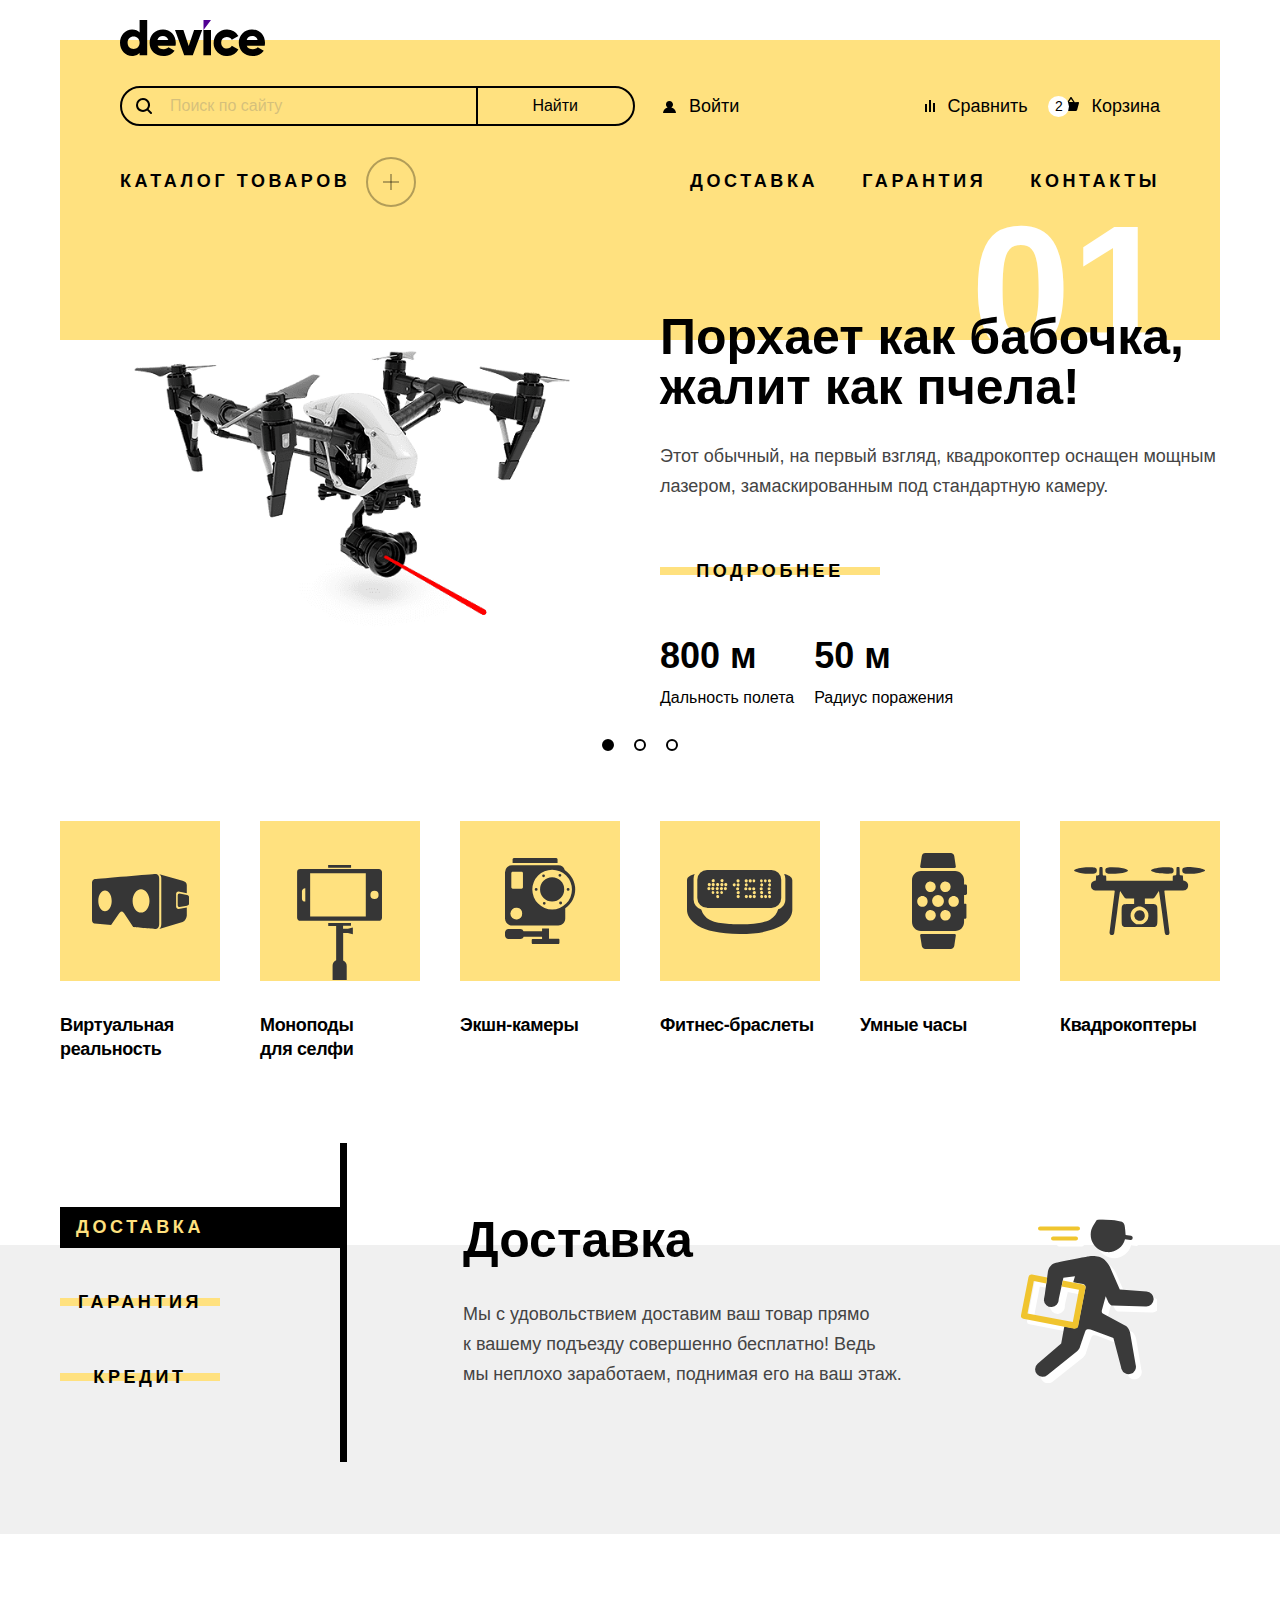
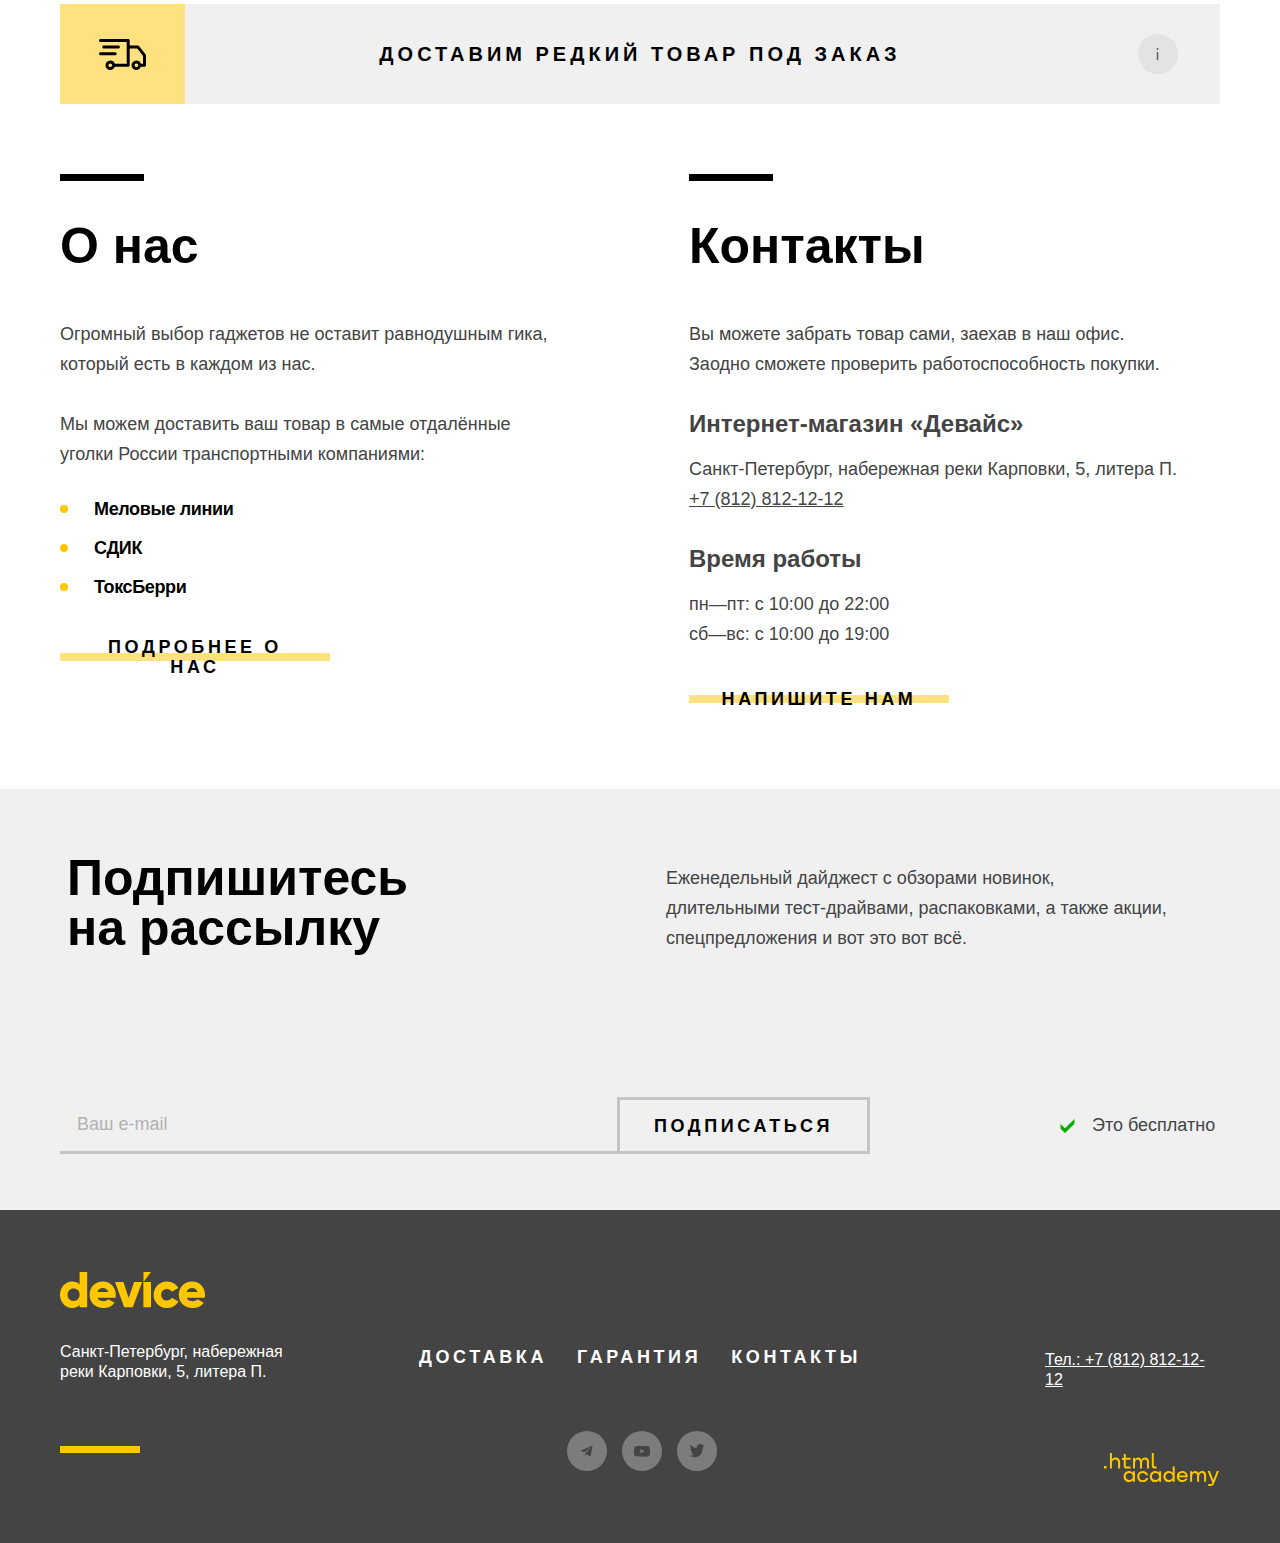
==== commit 12d38a6a: "Правил проект по замечаниям" ====
--- a/index.html
+++ b/index.html
@@ -4,6 +4,8 @@
   <meta charset="UTF-8">
   <meta http-equiv="X-UA-Compatible" content="IE=edge">
   <meta name="viewport" content="width=device-width, initial-scale=1.0">
+  <link rel="stylesheet" href="./styles/style.css">
+  <link rel="icon" href="./favicon.ico" type="image/x-icon">
   <title>device</title>
 </head>
 <body>
@@ -11,45 +13,108 @@
     <nav class="header__navigation">
       <div class="header__logo logo">
         <a class="logo__link" href="index.html">
+          <svg class="logo__image" width="145" height="36" viewBox="0 0 145 36" fill="#000" xmlns="http://www.w3.org/2000/svg">
+            <path d="M27.2 0v35.3h-7.6v-2.4a9.5 9.5 0 01-7.5 3.1C5.5 36 0 30.2 0 22.7 0 15.2 5.5 9.4 12.1 9.4c3.4 0 6 1.2 7.5 3.1V0h7.6zm-7.6 22.7c0-3.8-2.5-6.2-6-6.2s-6 2.4-6 6.2c0 3.8 2.5 6.2 6 6.2 3.5-.1 6-2.4 6-6.2zM43.7 29.2c2.1 0 3.8-.8 4.8-1.9l6.1 3.5a13 13 0 01-11 5.2c-8.6 0-14-5.8-14-13.3C29.6 15.2 35 9.4 43 9.4c7.4 0 12.8 5.7 12.8 13.3 0 1.1 0 2.1-.3 3H37.6c1 2.6 3.3 3.5 6.1 3.5zm4.6-9.1c-.8-2.9-3-4-5.4-4-2.9 0-4.8 1.4-5.5 4h11zM82.2 10.1l-9.4 25.2h-8.6L55 10.1h8.4l5.3 16 5.4-16h8.2zM83.5 10.1H91v25.2h-7.6V10.1zM93.7 22.7A13 13 0 01107 9.4a13 13 0 0111.4 6.5l-6.6 3.8c-1-1.8-2.7-2.8-5-2.8a5.5 5.5 0 00-5.6 5.8c0 3.5 2.4 5.8 5.7 5.8 2.2 0 4-1.1 4.9-2.8l6.6 3.8A12.8 12.8 0 01107 36a13 13 0 01-13.4-13.3zM132.9 29.2c2 0 3.8-.8 4.8-1.9l6.1 3.5a13 13 0 01-11 5.2c-8.6 0-14-5.8-14-13.3a13 13 0 0113.4-13.3c7.4 0 12.8 5.7 12.8 13.3 0 1.1-.1 2.1-.3 3h-18c1 2.6 3.4 3.5 6.2 3.5zm4.7-9.1c-.8-2.9-3.1-4-5.4-4-3 0-4.8 1.4-5.5 4h10.9z" />
+            <path d="M83.5 0v10.1L91 0h-7.6z" fill="#510094"/>
+          </svg>
+          <span class="visually-hidden">Логотип Device.</span>
         </a>
       </div>
       <div class="header__menu menu">
         <form class="menu__form" action="https://echo.htmlacademy.ru/" method="get">
-          <input class="menu__form-search" type="search" name="site-search" placeholder="Текст поиска">
+          <div class="menu__form-search-wrapper">
+            <input class="menu__form-search" type="search" name="site-search" placeholder="Поиск по сайту">
+          </div>
           <button class="menu__form-button button button--second" type="submit">Найти</button>
         </form>
         <ul class="menu__user-list">
           <li class="menu__user-list-item">
-            <a class="menu__user-list-link" href="#">Войти</a>
+            <a class="menu__user-list-link menu__user-list-link--login" href="#">Войти</a>
           </li>
           <li class="menu__user-list-item">
-            <a class="menu__user-list-link" href="#">Сравнить</a>
-          </li>
-          <li class="menu__user-list-item">
-            <a class="menu__user-list-link" href="#">Корзина</a>
+            <a class="menu__user-list-link menu__user-list-link--compare" href="#">Сравнить</a>
+          </li>
+          <li class="menu__user-list-item menu__user-list-item--bascket">
+            <a class="menu__user-list-link menu__user-list-link--bascket" href="#">Корзина</a>
+            <div class="menu__user-list-number-goods-bascket-wrapper">
+              <b class="visually-hidden">Число товаров в корзине.</b>
+              <input class="menu__user-list-number-goods-bascket" type="number" name="basket-goods" value="2" disabled>
+            </div>
+            <div class="menu__user-list-bascket-popover popover">
+              <ul class="popover__list-cards">
+                <li class="popover__card">
+                  <a class="popover__card-link" href="#">
+                    <img class="popover__card-link-image" src="./img/index/popover-card-product-amateur-selfie-stick.jpg" alt="Любительская селфи-палка" width="39" height="43">
+                    <span class="popover__card-link-image-sign">Любительская селфи-палка</span>
+                  </a>
+                  <button class="popover__card-button-close" type="button">
+                    <span class="visually-hidden">Удалить из корзины.</span>
+                  </button>
+                </li>
+                <li class="popover__card">
+                  <a class="popover__card-link" href="#">
+                    <img class="popover__card-link-image" src="./img/index/popover-list-card-product-professional-selfie-stick.jpg" alt="Профессиональная
+                    селфи-палка" width="39" height="43">
+                    <span class="popover__card-link-image-sign">Профессиональная
+                      селфи-палка</span>
+                  </a>
+                  <button class="popover__card-button-close" type="button">
+                    <span class="visually-hidden">Удалить из корзины.</span>
+                  </button>
+                </li>
+              </ul>
+              <div class="popover__total-amount-directory">
+                <span class="popover__total-amount-directory-sign">Товаров:</span>
+                <input class="popover__total-amount-directory-number" type="number" name="popover__total-amount-directory" value="2" disabled>
+              </div>
+              <div class="popover__total-price-directory">
+                <b class="popover__total-price-directory-sign">Сумма:</b>
+                <div class="popover__wrapper-total-price-directory-number">
+                  <input class="popover__total-price-directory-number" type="number" name="popover__total-price-directory" value="2000" disabled>
+                </div>
+              </div>
+              <a class="popover__button button button--fourth" href="#">Открыть корзину</a>
+            </div>
           </li>
         </ul>
         <ul class="menu__list">
-          <li class="menu__list-item">
-            <a class="menu__list-link" href="catalog.html">Каталог товаров</a>
+          <li class="menu__list-item menu__list-item--parent-select">
+            <div class="menu__wrapper-link">
+              <a class="menu__list-link menu__list-link--select" href="catalog.html">Каталог товаров</a>
+              <button class="menu__list-item-parent-select-button" type="button" tabindex="-1">
+                <span class="visually-hidden">Открыть - закрыть список.</span>
+              </button>
+            </div>
             <ul class="menu__select-list">
               <li class="menu__select-list-item">
-                <a class="menu__select-list-link" href="#">Виртуальная реальность</a>
+                <ul class="menu__select-sub-list">
+                  <li class="menu__select-sub-list-item">
+                    <a class="menu__select-list-link" href="#">Виртуальная реальность</a>
+                  </li>
+                  <li class="menu__select-sub-list-item">
+                    <a class="menu__select-list-link" href="catalog.html">Моноподы для cелфи</a>
+                  </li>
+                  <li class="menu__select-sub-list-item">
+                    <a class="menu__select-list-link" href="#">Экшн-камеры</a>
+                  </li>
+                </ul>
               </li>
               <li class="menu__select-list-item">
-                <a class="menu__select-list-link" href="catalog.html">Моноподы для cелфи</a>
+                <ul class="menu__select-sub-list">
+                  <li class="menu__select-sub-list-item">
+                    <a class="menu__select-list-link" href="#">Фитнес-браслеты</a>
+                  </li>
+                  <li class="menu__select-sub-list-item">
+                    <a class="menu__select-list-link" href="#">Умные часы</a>
+                  </li>
+                </ul>
               </li>
               <li class="menu__select-list-item">
-                <a class="menu__select-list-link" href="#">Экшн-камеры</a>
-              </li>
-              <li class="menu__select-list-item">
-                <a class="menu__select-list-link" href="#">Фитнес-браслеты</a>
-              </li>
-              <li class="menu__select-list-item">
-                <a class="menu__select-list-link" href="#">Умные часы</a>
-              </li>
-              <li class="menu__select-list-item">
-                <a class="menu__select-list-link" href="#">Квадрокоптеры</a>
+                <ul class="menu__select-sub-list">
+                  <li class="menu__select-sub-list-item">
+                    <a class="menu__select-list-link" href="#">Квадрокоптеры</a>
+                  </li>
+                </ul>
               </li>
             </ul>
           </li>
@@ -66,72 +131,83 @@
       </div>
     </nav>
   </header>
-  <main class="site-index">
+  <main class="site-index stick-footer">
     <h1 class="visually-hidden">Главная страница.</h1>
     <section class="site-index__suggestions suggestions">
       <h2 class="visually-hidden">Предложения.</h2>
       <div class="suggestions__slider slider">
         <ul class="slider__list">
-          <li class="slider__item">
+          <li class="slider__item slider__item--active">
+            <div class="slider__number-slide-wrapper">
+              <span class="slider__number-slide">01</span>
+            </div>
             <div class="slider__image-wrapper">
-              <img class="slider__image" src="img/index/slider-copter.png" alt="квадрокоптер." width="560" height="560">
+              <img class="slider__image" src="img/index/slider-copter.png" width="560" height="462" alt="квадрокоптер.">
             </div>
             <h3 class="slider__title">Порхает как бабочка, жалит как пчела!</h3>
             <p class="slider__description">Этот обычный, на первый взгляд, квадрокоптер оснащен мощным лазером, замаскированным под стандартную камеру.
             </p>
             <a class="slider__link button" href="#">Подробнее</a>
-            <div class="slider__characters">
-              <h4 class="slider__characters-title">800 м</h4>
-              <span class="slider__characters-sign">Дальность полета</span>
-            </div>
-            <div class="slider__characters">
-              <h4 class="slider__characters-title">50 м</h4>
-              <span class="slider__characters-sign">Радиус поражения</span>
+            <div class="slider__characters-wrapper">
+              <div class="slider__characters">
+                <h4 class="slider__characters-title">800 м</h4>
+                <span class="slider__characters-sign">Дальность полета</span>
+              </div>
+              <div class="slider__characters">
+                <h4 class="slider__characters-title">50 м</h4>
+                <span class="slider__characters-sign">Радиус поражения</span>
+              </div>
             </div>
           </li>
           <li class="slider__item">
+            <div class="slider__number-slide-wrapper">
+              <span class="slider__number-slide">02</span>
+            </div>
             <div class="slider__image-wrapper">
-              <img class="slider__image" src="img/index/slider-watch.png" alt="фитнес-браслеты." width="560" height="560">
+              <img class="slider__image" src="img/index/slider-watch.png" width="560" height="560" alt="фитнес-браслеты.">
             </div>
             <h3 class="slider__title">Худеем правильно!</h3>
             <p class="slider__description">Мотивирующие фитнес-браслеты помогут найти в себе силы не пропускать занятия и соблюдать диету.
             </p>
-            <a class="slider__link button" href="#">Подробнее</a>
-            <div class="slider__characters">
-              <h4 class="slider__characters-title">48 часов</h4>
-              <span class="slider__characters-sign">Без подзарядки</span>
+            <a class="slider__link button" href="#" tabindex="-1">Подробнее</a>
+            <div class="slider__characters-wrapper">
+              <div class="slider__characters">
+                <h4 class="slider__characters-title">48 часов</h4>
+                <span class="slider__characters-sign">Без подзарядки</span>
+              </div>
             </div>
           </li>
           <li class="slider__item">
+            <div class="slider__number-slide-wrapper">
+              <span class="slider__number-slide">03</span>
+            </div>
             <div class="slider__image-wrapper">
-              <img class="slider__image" src="img/index/slider-monopods.png" alt="селфи-палки." width="560" height="560">
+              <img class="slider__image" src="img/index/slider-monopods.png" width="560" height="560" alt="селфи-палки.">
             </div>
             <h3 class="slider__title">Делай селфи, как Бен Стиллер! </h3>
             <p class="slider__description">Самая длинная палка для селфи доступна в нашем магазине. Восемь (Восемь, Карл!) метров длиной и весом всего 5 кг.
             </p>
-            <a class="slider__link button" href="#">Подробнее</a>
-            <div class="slider__characters">
-              <h4 class="slider__characters-title">8,5 м</h4>
-              <span class="slider__characters-sign">Длина палки</span>
-            </div>
-            <div class="slider__characters">
-              <h4 class="slider__characters-title">5 кг</h4>
-              <span class="slider__characters-sign">Вес палки</span>
-            </div>
-            <div class="slider__characters">
-              <h4 class="slider__characters-title">Карбон</h4>
-              <span class="slider__characters-sign">Материал</span>
+            <a class="slider__link button" href="#" tabindex="-1">Подробнее</a>
+            <div class="slider__characters-wrapper">
+              <div class="slider__characters">
+                <h4 class="slider__characters-title">8,5 м</h4>
+                <span class="slider__characters-sign">Длина палки</span>
+              </div>
+              <div class="slider__characters">
+                <h4 class="slider__characters-title">5 кг</h4>
+                <span class="slider__characters-sign">Вес палки</span>
+              </div>
+              <div class="slider__characters">
+                <h4 class="slider__characters-title">Карбон</h4>
+                <span class="slider__characters-sign">Материал</span>
+              </div>
             </div>
           </li>
         </ul>
-        <ul class="slider__image-arrow-list">
-          <li>
-            <button class="slider__image-arrow" type="button"><span class="visually-hidden">пролистать влево.</span></button>
-          </li>
-          <li>
-            <button class="slider__image-arrow slider__image-arrow--right" type="button"><span class="visually-hidden">пролистать вправо.</span></button>
-          </li>
-        </ul>
+        <div class="slider__image-arrow-list">
+          <button class="slider__image-arrow slider__image-arrow--left" type="button"><span class="visually-hidden">пролистать влево.</span></button>
+          <button class="slider__image-arrow" type="button"><span class="visually-hidden">пролистать вправо.</span></button>
+        </div>
         <div class="slider__toggles">
           <button class="slider__toggle slider__toggle--one slider__toggle--current" type="button"><span class="visually-hidden">первый слайд.</span></button>
           <button class="slider__toggle" type="button"><span class="visually-hidden">второй слайд.</span></button>
@@ -144,39 +220,50 @@
       <ul class="directory-categories__list">
         <li class="directory-categories__item">
           <a class="directory-categories__link" href="#">
-            <img class="directory-categories__image" src="img/index/svg/category-vr.svg" alt="VR очки" width="97" height="55">
+            <div class="directory-categories__image-wrapper">
+              <img class="directory-categories__image" src="img/index/svg/category-vr.svg" alt="VR очки" width="97" height="55">
+            </div>
             <span class="directory-categories__sign">Виртуальная
               реальность</span>
           </a>
         </li>
         <li class="directory-categories__item">
           <a class="directory-categories__link" href="catalog.html">
-            <img class="directory-categories__image" src="img/index/svg/category-monopod.svg" alt="Моноподы" width="86" height="117">
-            <span class="directory-categories__sign">Моноподы
+            <div class="directory-categories__image-wrapper directory-categories__image-wrapper--monopods">
+              <img class="directory-categories__image" src="img/index/svg/category-monopod.svg" alt="Моноподы" width="86" height="117">
+            </div>
+            <span class="directory-categories__sign">Моноподы <br>
               для селфи</span>
           </a>
         </li>
         <li class="directory-categories__item">
           <a class="directory-categories__link" href="#">
-            <img class="directory-categories__image" src="img/index/svg/category-camera.svg" alt="Камеры" width="71" height="87">
+            <div class="directory-categories__image-wrapper">
+              <img class="directory-categories__image" src="img/index/svg/category-camera.svg" alt="Камеры" width="71" height="87"></div>
             <span class="directory-categories__sign">Экшн-камеры</span>
           </a>
         </li>
         <li class="directory-categories__item">
           <a class="directory-categories__link" href="#">
-            <img class="directory-categories__image" src="img/index/svg/category-bracelet.svg" alt="Фитнес-браслеты" width="107" height="65">
+            <div class="directory-categories__image-wrapper">
+              <img class="directory-categories__image" src="img/index/svg/category-bracelet.svg" alt="Фитнес-браслеты" width="107" height="65">
+            </div>
             <span class="directory-categories__sign">Фитнес-браслеты</span>
           </a>
         </li>
         <li class="directory-categories__item">
           <a class="directory-categories__link" href="#">
-            <img class="directory-categories__image" src="img/index/svg/category-watch.svg" alt="Умные часы" width="56" height="98">
+            <div class="directory-categories__image-wrapper">
+              <img class="directory-categories__image" src="img/index/svg/category-watch.svg" alt="Умные часы" width="56" height="98">
+            </div>
             <span class="directory-categories__sign">Умные часы</span>
           </a>
         </li>
         <li class="directory-categories__item">
           <a class="directory-categories__link" href="#">
-            <img class="directory-categories__image" src="img/index/svg/category-copter.svg" alt="Квадрокоптеры" width="132" height="69">
+            <div class="directory-categories__image-wrapper">
+              <img class="directory-categories__image" src="img/index/svg/category-copter.svg" alt="Квадрокоптеры" width="132" height="69">
+            </div>
             <span class="directory-categories__sign">Квадрокоптеры</span>
           </a>
         </li>
@@ -197,24 +284,24 @@
           </li>
         </ul>
         <ul class="slider-services__list">
-          <li class="slider-services__item">
+          <li class="slider-services__item slider-services__item--delivery slider-services__item--active">
             <h3 class="slider-services__title">Доставка</h3>
-            <p class="slider-services__description">Мы с удовольствием доставим ваш товар прямо
-              к вашему подъезду совершенно бесплатно! Ведь
-              мы неплохо заработаем, поднимая его на ваш этаж.
-            </p>
-          </li>
-          <li class="slider-services__item">
+            <p class="slider-services__description">Мы с удовольствием доставим ваш товар прямо <br>
+                к вашему подъезду совершенно бесплатно! Ведь <br>
+                мы неплохо заработаем, поднимая его на ваш этаж.
+            </p>
+          </li>
+          <li class="slider-services__item slider-services__item--guarantee">
             <h3 class="slider-services__title">Гарантия</h3>
             <p class="slider-services__description">Если из-за возгорания купленного у нас товара у вас
-              сгорит дом — не переживайте, мы выдадим вам новый.
-              Товар, не дом, конечно же.
-            </p>
-          </li>
-          <li class="slider-services__item">
+                сгорит дом — не переживайте, мы выдадим вам новый.
+                Товар, не дом, конечно же.
+            </p>
+          </li>
+          <li class="slider-services__item slider-services__item--credit">
             <h3 class="slider-services__title">Кредит</h3>
             <p class="slider-services__description">Залезть в долговую яму стало проще! Кредитные консультанты подберут
-              для вас наиболее выгодные условия кредита. Выгодные для банка, разумеется.
+                для вас наиболее выгодные условия кредита. Выгодные для банка, разумеется.
             </p>
           </li>
         </ul>
@@ -222,15 +309,18 @@
     </section>
     <section class="site-index__delivery delivery">
       <h2 class="visually-hidden">Доставка.</h2>
-      <a class="delivery__link" href="#">
-        Доставим редкий товар под заказ
-      </a>
+        <button class="delivery__button" type="button">
+          Доставим редкий товар под заказ
+          <span class="delivery__tooltip tooltip">
+            <span class="tooltip-description">"Какой-то текст"</span>
+          </span>
+        </button>
     </section>
     <section class="site-index__contacts contacts">
       <h2 class="visually-hidden">Контакты.</h2>
       <ul class="contacts__list">
         <li class="contacts__item">
-          <h3>О нас</h3>
+          <h3 class="contacts__item-title">О нас</h3>
           <p class="contacts__description">Огромный выбор гаджетов не оставит равнодушным гика, который есть в каждом из нас.</p>
           <p class="contacts__description-delivery"> Мы можем доставить ваш товар в самые отдалённые уголки России транспортными компаниями: </p>
           <ul class="contacts__list-delivery">
@@ -247,82 +337,152 @@
           <a class="contacts__button button" href="#">Подробнее о нас</a>
         </li>
         <li class="contacts__item">
-          <h3>Контакты</h3>
+          <h3 class="contacts__item-title">Контакты</h3>
           <p class="contacts__description"> Вы можете забрать товар сами, заехав в наш офис. Заодно сможете проверить работоспособность покупки.  </p>
-          <h3 class="contacts__address-title"></h3>
-          <p class="contacts__address-description"> Санкт-Петербург, набережная реки Карповки, 5, литера П. </p>
-          <a class="contacts__addres-phone" href="tel: +7 (812) 812-12-12">+7 (812) 812-12-12</a>
-          <h3 class="contacts__time-work">Время работы</h3>
-          <span class="contacts__time-work-sign">пн—пт: с 10:00 до 22:00</span>
-          <span class="contacts__time-work-sign">сб—вс: с 10:00 до 19:00</span>
+          <div class="contacts__addres">
+            <h4 class="contacts__address-title">Интернет-магазин «Девайс»</h4>
+            <p class="contacts__address-description"> Санкт-Петербург, набережная реки Карповки, 5, литера П. </p>
+            <a class="contacts__addres-phone" href="tel:+78128121212">+7 (812) 812-12-12</a>
+          </div>
+          <div class="contacts__time-work">
+            <h4 class="contacts__time-work-title">Время работы</h4>
+            <span class="contacts__time-work-sign">пн—пт: с 10:00 до 22:00</span>
+            <span class="contacts__time-work-sign">сб—вс: с 10:00 до 19:00</span>
+          </div>
           <a class="contacts__button button" href="#">Напишите нам</a>
         </li>
       </ul>
     </section>
     <section class="site-index__newsletter newsletter">
-      <h2 class="newsletter__title"></h2>
-      <p></p>
-      <form class="newsletter__form" action="https://echo.htmlacademy.ru/" method="get">
-        <input class="newsletter__form-mail" type="email" name="newsletter-mail" placeholder="Ваш e-mail">
-        <button class="newsletter__form-button button button--second" type="submit">Подписаться</button>
-      </form>
-      <span class="newsletter__sign">Это бесплатно</span>
+      <div class="newsletter__container">
+        <h2 class="newsletter__title">Подпишитесь на рассылку</h2>
+        <p class="newsletter__description">Еженедельный дайджест с обзорами новинок, <br> длительными тест-драйвами, распаковками, а также акции, спецпредложения и вот это вот всё.</p>
+        <form class="newsletter__form" action="https://echo.htmlacademy.ru/" method="get">
+          <input class="newsletter__form-mail input--mail" type="email" name="newsletter-mail" placeholder="Ваш e-mail">
+          <span class="input-sign input-sign--invalid">Забавный у вас адрес</span>
+          <button class="newsletter__form-button button button--second" type="submit">Подписаться</button>
+        </form>
+        <span class="newsletter__sign">Это бесплатно</span>
+      </div>
     </section>
   </main>
   <footer class="footer">
-    <section class="footer__logo logo">
-      <h2 class="visually-hidden">Логотип сайта Device.</h2>
-      <a class="logo__link" href="index.html"></a>
-    </section>
-    <section class="footer__addres addres-footer">
-      <h2 class="visually-hidden">Адресс Device.</h2>
-      <p class="addres-footer__text">Санкт-Петербург, набережная
-        реки Карповки, 5, литера П.</p>
-    </section>
-    <section class="footer__menu menu-footer">
-      <h2 class="visually-hidden">Сервисы.</h2>
-      <ul class="menu-footer__list">
-        <li class="menu-footer__item">
-          <a class="menu-footer__link" href="#">Доставка</a>
-        </li>
-        <li class="menu-footer__item">
-          <a class="menu-footer__link" href="#">Гарантия</a>
-        </li>
-        <li class="menu-footer__item">
-          <a class="menu-footer__link" href="#">Контакты</a>
-        </li>
-      </ul>
-    </section>
-    <section class="footer__social social">
-      <h2 class="visually-hidden">Социальные сети.</h2>
-      <ul class="social__list">
-        <li class="social__item">
-          <a class="social__link" href="tg://resolve?domain=htmlacademy">
-            <img class="social__icon" src="img/index/svg/telegram-icon.svg" alt="Telegram." width="13" height="11">
-          </a>
-        </li>
-        <li class="social__item">
-          <a class="social__link" href="https://www.youtube.com/c/HTMLAcademyRUS">
-            <img class="social__icon" src="img/index/svg/youtube-icon.svg" alt="YouTube." width="16" height="11">
-          </a>
-        </li>
-        <li class="social__item">
-          <a class="social__link" href="https://twitter.com/htmlacademy_ru">
-            <img class="social__icon" src="img/index/svg/twitter-icon.svg" alt="Twitter." width="15" height="14">
-          </a>
-        </li>
-      </ul>
-    </section>
-    <section class="footer__phone phone-footer">
-      <h2 class="visually-hidden">Телефон магазина Device.</h2>
-      <a class="phone-footer__link" href="tel: +7 (812) 812-12-12">+7 (812) 812-12-12</a>
-    </section>
-    <section class="footer__copyright copyright">
-      <h2 class="visually-hidden">Компания-разработчик.</h2>
-      <a class="copyright__link" href="https://htmlacademy.ru/">
-        <span class="visually-hidden">Логотип htmlacademy.</span>
-      </a>
-    </section>
+    <div class="footer__container">
+      <section class="footer__logo logo">
+        <h2 class="visually-hidden">Логотип сайта Device.</h2>
+        <a class="logo__link" href="index.html">
+          <svg class="logo__image" width="145" height="36" viewBox="0 0 145 36" fill="#ffc700" xmlns="http://www.w3.org/2000/svg">
+            <path d="M27.2 0v35.3h-7.6v-2.4a9.5 9.5 0 01-7.5 3.1C5.5 36 0 30.2 0 22.7 0 15.2 5.5 9.4 12.1 9.4c3.4 0 6 1.2 7.5 3.1V0h7.6zm-7.6 22.7c0-3.8-2.5-6.2-6-6.2s-6 2.4-6 6.2c0 3.8 2.5 6.2 6 6.2 3.5-.1 6-2.4 6-6.2zM43.7 29.2c2.1 0 3.8-.8 4.8-1.9l6.1 3.5a13 13 0 01-11 5.2c-8.6 0-14-5.8-14-13.3C29.6 15.2 35 9.4 43 9.4c7.4 0 12.8 5.7 12.8 13.3 0 1.1 0 2.1-.3 3H37.6c1 2.6 3.3 3.5 6.1 3.5zm4.6-9.1c-.8-2.9-3-4-5.4-4-2.9 0-4.8 1.4-5.5 4h11zM82.2 10.1l-9.4 25.2h-8.6L55 10.1h8.4l5.3 16 5.4-16h8.2zM83.5 10.1H91v25.2h-7.6V10.1zM93.7 22.7A13 13 0 01107 9.4a13 13 0 0111.4 6.5l-6.6 3.8c-1-1.8-2.7-2.8-5-2.8a5.5 5.5 0 00-5.6 5.8c0 3.5 2.4 5.8 5.7 5.8 2.2 0 4-1.1 4.9-2.8l6.6 3.8A12.8 12.8 0 01107 36a13 13 0 01-13.4-13.3zM132.9 29.2c2 0 3.8-.8 4.8-1.9l6.1 3.5a13 13 0 01-11 5.2c-8.6 0-14-5.8-14-13.3a13 13 0 0113.4-13.3c7.4 0 12.8 5.7 12.8 13.3 0 1.1-.1 2.1-.3 3h-18c1 2.6 3.4 3.5 6.2 3.5zm4.7-9.1c-.8-2.9-3.1-4-5.4-4-3 0-4.8 1.4-5.5 4h10.9z" />
+            <path d="M83.5 0v10.1L91 0h-7.6z" fill="#ffc700"/>
+          </svg>
+        </a>
+      </section>
+      <section class="footer__addres addres-footer">
+        <h2 class="visually-hidden">Адрес Device.</h2>
+        <p class="addres-footer__text">Санкт-Петербург, набережная
+          реки Карповки, 5, литера П.</p>
+      </section>
+      <div class="footer__container-united">
+        <section class="footer__menu menu-footer">
+          <h2 class="visually-hidden">Сервисы.</h2>
+          <ul class="menu-footer__list">
+            <li class="menu-footer__item">
+              <a class="menu-footer__link" href="#">Доставка</a>
+            </li>
+            <li class="menu-footer__item">
+              <a class="menu-footer__link" href="#">Гарантия</a>
+            </li>
+            <li class="menu-footer__item">
+              <a class="menu-footer__link" href="#">Контакты</a>
+            </li>
+          </ul>
+        </section>
+        <section class="footer__social social">
+          <h2 class="visually-hidden">Социальные сети.</h2>
+          <ul class="social__list">
+            <li class="social__item">
+              <a class="social__link" href="https://t.me/htmlacademy" target="_blank">
+                <img class="social__icon" src="img/index/svg/telegram-icon.svg" alt="Telegram." width="13" height="11">
+              </a>
+            </li>
+            <li class="social__item">
+              <a class="social__link" href="https://www.youtube.com/user/htmlacademyru" target="_blank">
+                <img class="social__icon" src="img/index/svg/youtube-icon.svg" alt="YouTube." width="16" height="11">
+              </a>
+            </li>
+            <li class="social__item">
+              <a class="social__link" href="https://twitter.com/htmlacademy_ru" target="_blank">
+                <img class="social__icon" src="img/index/svg/twitter-icon.svg" alt="Twitter." width="15" height="14">
+              </a>
+            </li>
+          </ul>
+        </section>
+      </div>
+      <div class="footer__container-united">
+        <section class="footer__phone phone-footer">
+          <h2 class="visually-hidden">Телефон магазина Device.</h2>
+          <a class="phone-footer__link" href="tel:+78128121212">Тел.: +7 (812) 812-12-12</a>
+        </section>
+        <section class="footer__copyright copyright">
+          <h2 class="visually-hidden">Компания-разработчик.</h2>
+          <a class="copyright__link" href="https://htmlacademy.ru/" target="_blank">
+            <span class="visually-hidden">Логотип компании разработчика - htmlacademy.</span>
+            <svg class="copyright__logo" width="115" height="33" viewBox="0 0 115 33" xmlns="http://www.w3.org/2000/svg">
+              <path d="M0 12.9v2.6h2.5v-2.6H0zM11.6 4.5c-1.6 0-2.8.7-3.6 1.7h-.1V0h-2v15.5h2v-5.3c0-2.1 1.3-3.6 3.3-3.6 1.8 0 2.9 1.4 2.9 3.2v5.7h2V9.4c.1-3-1.8-4.9-4.5-4.9zM26.6 4.8h-4.8V1.1h-2v3.8h-1.9v2h1.9v6c0 1.7 1 2.7 2.7 2.7h4.1v-2h-3.7c-.7 0-1.1-.4-1.1-1.1V6.8h4.8v-2zM41.1 4.6c-1.6 0-2.9.8-3.5 2.1h-.1a3.7 3.7 0 00-3.4-2.1c-1.4 0-2.5.8-3.1 1.8h-.1V4.8H29v10.6h2V10c0-2 1-3.5 2.6-3.5 1.5 0 2.4 1 2.4 2.6v6.3h2V9.8c0-2.4 1.4-3.3 2.6-3.3 1.5 0 2.4 1 2.4 2.6v6.3h2V8.9c.1-2.5-1.4-4.3-3.9-4.3zM47.8 12.7c0 1.7 1 2.7 2.8 2.7h2v-2h-1.7c-.7 0-1.1-.4-1.1-1.1V0h-2v12.7zM28.9 19.7a4.9 4.9 0 00-3.9-1.8c-3.1 0-5.4 2.3-5.4 5.6s2.3 5.6 5.4 5.6c1.8 0 3-.8 3.8-1.9h.1v1.6h2V18.2h-2v1.5zm-3.6 7.4a3.5 3.5 0 01-3.6-3.6c0-2 1.4-3.6 3.6-3.6s3.6 1.6 3.6 3.6c0 1.9-1.4 3.6-3.6 3.6zM44.2 22c-.5-2.4-2.6-4.1-5.4-4.1a5.4 5.4 0 00-5.6 5.6c0 3.1 2.2 5.6 5.6 5.6 2.8 0 4.9-1.8 5.4-4.2h-2.1a3.4 3.4 0 01-3.3 2.3 3.5 3.5 0 01-3.6-3.6c0-2 1.4-3.6 3.6-3.6 1.6 0 2.8 1 3.3 2.2h2.1V22zM55.1 19.7a4.9 4.9 0 00-3.9-1.8c-3.1 0-5.4 2.3-5.4 5.6s2.3 5.6 5.4 5.6c1.8 0 3-.8 3.8-1.9h.1v1.6h2V18.2h-2v1.5zm-3.6 7.4a3.5 3.5 0 01-3.6-3.6c0-2 1.4-3.6 3.6-3.6s3.6 1.6 3.6 3.6c0 1.9-1.5 3.6-3.6 3.6zM68.7 19.8a5 5 0 00-3.9-1.9c-3.1 0-5.4 2.3-5.4 5.6s2.2 5.6 5.4 5.6c1.7 0 3-.8 3.8-1.8h.1v1.5h2V13.4h-2v6.4zm-3.6 7.3a3.5 3.5 0 01-3.6-3.6c0-2 1.4-3.6 3.6-3.6s3.6 1.6 3.6 3.6c-.1 2-1.5 3.6-3.6 3.6zM78.3 17.9a5.4 5.4 0 00-5.5 5.6c0 3 2.1 5.6 5.5 5.6 2.5 0 4.5-1.3 5.2-3.6h-2.1c-.5 1-1.6 1.6-3 1.6-1.9 0-3.3-1.3-3.4-2.9h8.8c.2-3.6-2-6.3-5.5-6.3zm0 1.9c1.7 0 3 1 3.3 2.6h-6.5a3.2 3.2 0 013.2-2.6zM98.2 17.9a4 4 0 00-3.6 2h-.1c-.6-1.2-1.8-2-3.4-2-1.4 0-2.5.7-3.1 1.8v-1.5h-1.9v10.6h2v-5.4c0-2 1-3.4 2.6-3.5 1.5 0 2.4 1 2.4 2.6v6.3h2v-5.6c0-2.4 1.4-3.3 2.6-3.3 1.5 0 2.4 1 2.4 2.6v6.3h2v-6.5c.1-2.6-1.4-4.4-3.9-4.4zM109.4 27l-3.6-8.9h-2.2l4.8 11.6c-.3.9-.7 1.2-1.7 1.2h-2.5v2h2.5c1.8 0 2.8-.8 3.5-2.6l4.7-12.2h-2.1l-3.4 8.9z"/>
+            </svg>
+          </a>
+        </section>
+      </div>
+    </div>
   </footer>
+  <div class="modal-window-delivery">
+    <div class="modal__container-content">
+      <h2 class="modal-window-delivery__title">Доставка под заказ</h2>
+      <button class="modal-window-delivery__button" type="button">
+        <span class="visually-hidden">Закрыть модальное окно доставки.</span>
+      </button>
+      <form class="modal-window-delivery__form" action="https://echo.htmlacademy.ru/" method="get">
+        <label class="modal-window-delivery__form-lable">
+          <span class="modal-window-delivery__form-lable-sign">Ваше имя:</span>
+          <span class="modal-window-delivery__wrapper-form-input input-wrapper-united input-wrapper-united--name">
+            <input class="modal-window-delivery__form-name input--name" type="text" name="modal-delivery-name" placeholder="Введите имя">
+            <span class="input-sign">Добавьте имя</span>
+            <span class="input-sign input-sign--invalid">Введите другое имя!</span>
+          </span>
+        </label>
+        <label class="modal-window-delivery__form-lable">
+          <span class="modal-window-delivery__form-lable-sign">Ваш e-mail:</span>
+          <span class="modal-window-delivery__wrapper-form-input input-wrapper-united input-wrapper-united--mail">
+            <input class="modal-window-delivery__form-mail input--mail input--mail-second" type="email" name="modal-delivery-mail" placeholder="Ваш e-mail" value="почта">
+            <span class="input-sign input-sign--invalid">Забавный у вас адрес</span>
+          </span>
+        </label>
+        <label class="modal-window-delivery__form-lable modal-window-delivery__form-lable--description">
+          <span class="modal-window-delivery__form-lable-sign">Что нужно привезти:</span>
+          <textarea class="modal-window-delivery__form-description input--name" name="modal-delivery-description-directory"></textarea>
+        </label>
+        <div class="modal-window-delivery__form-amount">
+          <label class="modal-window-delivery__form-lable modal-window-delivery__form-lable--number" for="modal-window-delivery__form-amount-input">
+            <span class="modal-window-delivery__form-lable-sign">Количество:</span>
+            <span class="modal-window-delivery__tooltip tooltip tooltip--second">
+              <span class="tooltip-description">Постараемся найти, сколько нужно. Привезём сколько получится по требованиям
+                к провозу багажа.</span>
+            </span>
+          </label>
+          <div class="modal-window-delivery__form-amount-input-wrapper">
+            <button class="modal-window-delivery__form-amount-button modal-window-delivery__form-amount-button--minus" type="button">
+              <span class="visually-hidden">Уменьшить число товара.</span>
+            </button>
+            <button class="modal-window-delivery__form-amount-button" type="button">
+              <span class="visually-hidden">Увеличить число товара.</span>
+            </button>
+            <input class="modal-window-delivery__form-amount-input" id="modal-window-delivery__form-amount-input" type="number" name="modal-delivery-amount" value="1">
+            <span class="input-sign input-sign--invalid">Укажите число</span>
+          </div>
+        </div>
+        <button class="modal-window-delivery__form-button-submit button" type="submit">Отправить</button>
+      </form>
+    </div>
+  </div>
 </body>
 </html>
--- a/styles/style.css
+++ b/styles/style.css
@@ -0,0 +1,3378 @@
+/*
+* Prefixed by https://autoprefixer.github.io
+* PostCSS: v8.4.14,
+* Autoprefixer: v10.4.7
+* Browsers: last 1 version,>1%
+*/
+
+/* Шрифты */
+@font-face {
+  font-family: "Rubik";
+  src: url("../fonts/rubik/rubik-400.woff2") format("woff2");
+  font-style: normal;
+  font-weight: 400;
+  font-display: swap;
+}
+
+@font-face {
+  font-family: "Rubik";
+  src: url("../fonts/rubik/rubik-700.woff2") format("woff2");
+  font-style: normal;
+  font-weight: 700;
+  font-display: swap;
+}
+
+@font-face {
+  font-family: "Raleway";
+  src: url("../fonts/raleway/raleway-800.woff2") format("woff2");
+  font-style: normal;
+  font-weight: 800;
+  font-display: swap;
+}
+
+/* normalise */
+html {
+  height: 100%;
+}
+
+body {
+  overflow-x: hidden;
+  display: flex;
+  flex-direction: column;
+  align-items: center;
+  min-width: 320px;
+  font-family: "Rubik", "Arial", sans-serif;
+  word-break: break-word;
+  color: #000000;
+  background-color: #ffffff;
+  margin: 0;
+  padding: 0;
+  min-height: 100%;
+}
+
+.stick-footer {
+  flex-grow: 1;
+}
+
+img {
+  display: block;
+  object-fit: contain;
+}
+
+* {
+  box-sizing: border-box;
+}
+
+.visually-hidden {
+  position: absolute;
+  width: 1px;
+  height: 1px;
+  margin: -1px;
+  padding: 0;
+  border: 0;
+  clip: rect(0 0 0 0);
+  overflow: hidden;
+}
+
+/* Buttons */
+.button {
+  max-width: 220px;
+  position: relative;
+  padding: 10px 5px;
+  box-shadow: none;
+  background-color: transparent;
+  border: none;
+  cursor: pointer;
+  font-family: "Raleway", "Arial", sans-serif;
+  text-transform: uppercase;
+  text-align: center;
+  font-size: 18px;
+  font-weight: 800;
+  letter-spacing: 0.2em;
+  line-height: 20px;
+  z-index: 2;
+}
+
+.button::before {
+  content: "";
+  display: block;
+  width: 100%;
+  height: 8px;
+  position: absolute;
+  top: 50%;
+  left: 0;
+  -webkit-transform: translateY(-50%);
+          transform: translateY(-50%);
+  background-color: #ffe17f;
+  z-index: -1;
+}
+
+.button:hover {
+  background-color: #ffe17f;
+}
+
+.button:active {
+  background-color: #ffcc33;
+}
+
+.button:active::before {
+  display: none;
+}
+
+.button:focus-visible {
+  outline: 2px solid #af4fff;
+  outline-offset: 2px;
+}
+
+.button:disabled {
+  opacity: 0.3;
+}
+
+.button--second {
+  background-color: transparent;
+  border: 3px solid #c4c4c4;
+}
+
+.button--second::before {
+  background-color: transparent;
+}
+
+.button--second:hover {
+  color: #ffffff;
+  background-color: #000000;
+  border: 3px solid #000000;
+}
+
+.button--second:active {
+  color: rgba(255, 255, 255, 0.3);
+  background-color: #000000;
+  border: 3px solid #000000;
+}
+
+.button--third {
+  background-color: #ffffff;
+  border: 3px solid #e5e5e5;
+  font-size: 16px;
+  line-height: 19px;
+}
+
+.button--third::before {
+  display: none;
+}
+
+.button--third:hover {
+  border: 3px solid #000000;
+  background-color: #ffffff;
+}
+
+.button--third:active {
+  border: 3px solid #000000;
+  background-color: #ffffff;
+  opacity: 0.3;
+}
+
+.button--fourth {
+  background-color: #ffffff;
+}
+
+.button--fourth::before {
+  display: none;
+}
+
+.button--fourth:active {
+  background-color: #ffe17f;
+  color: rgba(0, 0, 0, 0.3);
+}
+/* Button Exit */
+
+/* input */
+.input-wrapper-united {
+  position: relative;
+  display: grid;
+}
+
+.input-sign {
+  position: absolute;
+  bottom: -20px;
+  left: 0;
+  display: block;
+  width: 150px;
+  min-height: 20px;
+  font-size: 14px;
+  line-height: 20px;
+  color: #000000;
+}
+
+.input-sign--invalid {
+  display: none;
+  color: #ff3d3d;
+}
+
+.input--mail {
+  width: 100%;
+  margin: 0;
+  padding: 0;
+  padding-left: 17px;
+  padding-top: 11px;
+  padding-right: 17px;
+  padding-bottom: 11px;
+  font-size: 18px;
+  line-height: 30px;
+  color: #444444;
+  border: none;
+  border-bottom: 3px solid #c4c4c4;
+  background-color: transparent;
+}
+
+.input--mail:focus-visible {
+  background-color: #dcdcdc;
+  outline: none;
+}
+
+.input--mail:invalid {
+  border-bottom: 3px solid #ff3d3d;
+}
+
+.input--mail::-webkit-input-placeholder {
+  opacity: 0.5;
+}
+
+.input--mail::-moz-placeholder {
+  opacity: 0.5;
+}
+
+.input--mail:-ms-input-placeholder {
+  opacity: 0.5;
+}
+
+.input--mail::-ms-input-placeholder {
+  opacity: 0.5;
+}
+
+.input--mail::placeholder {
+  opacity: 0.5;
+}
+
+.input--mail:invalid + .input-sign--invalid {
+  display: block;
+}
+
+.input--mail-second {
+  max-width: 360px;
+  padding: 18px 0;
+  padding-right: 36px;
+  padding-left: 20px;
+  border: none;
+  background-color: #f0f0f0;
+  font-size: 16px;
+  line-height: 20px;
+  color: #000000;
+}
+
+.input-wrapper-united--mail::after {
+  content: "";
+  position: absolute;
+  right: 20px;
+  top: 50%;
+  display: block;
+  width: 15px;
+  height: 12px;
+  -webkit-transform: translateY(-50%);
+          transform: translateY(-50%);
+  background-image: url("../img/index/svg/delivery-form-icon-mail.svg");
+  cursor: text;
+}
+
+.input--mail-second::-webkit-input-placeholder {
+  font-size: 16px;
+  line-height: 20px;
+  color: #000000;
+  opacity: 0.3;
+}
+
+.input--mail-second::-moz-placeholder {
+  font-size: 16px;
+  line-height: 20px;
+  color: #000000;
+  opacity: 0.3;
+}
+
+.input--mail-second:-ms-input-placeholder {
+  font-size: 16px;
+  line-height: 20px;
+  color: #000000;
+  opacity: 0.3;
+}
+
+.input--mail-second::-ms-input-placeholder {
+  font-size: 16px;
+  line-height: 20px;
+  color: #000000;
+  opacity: 0.3;
+}
+
+.input--mail-second::placeholder {
+  font-size: 16px;
+  line-height: 20px;
+  color: #000000;
+  opacity: 0.3;
+}
+
+.input--mail-second:hover {
+  background-color: #dcdcdc;
+}
+
+.input--mail-second:focus-visible {
+  outline: 2px solid #af4fff;
+  outline-offset: 2px;
+  background-color: #ebebeb;
+}
+
+.input--mail-second:invalid {
+  border: 2px solid #ff3d3d;
+}
+
+.input--name {
+  max-width: 360px;
+  margin: 0;
+  padding: 20px 0;
+  padding-left: 20px;
+  padding-right: 34px;
+  border: none;
+  background-color: #f0f0f0;
+  font-size: 16px;
+  line-height: 20px;
+  color: #000000;
+}
+
+.input-wrapper-united--name::after {
+  content: "";
+  position: absolute;
+  right: 21px;
+  top: 50%;
+  display: block;
+  width: 13px;
+  height: 12px;
+  -webkit-transform: translateY(-50%);
+          transform: translateY(-50%);
+  background-image: url("../img/index/svg/delivery-form-name-icon.svg");
+  cursor: text;
+}
+
+.input--name::-webkit-input-placeholder {
+  font-size: 16px;
+  line-height: 20px;
+  color: #000000;
+  opacity: 0.3;
+}
+
+.input--name::-moz-placeholder {
+  font-size: 16px;
+  line-height: 20px;
+  color: #000000;
+  opacity: 0.3;
+}
+
+.input--name:-ms-input-placeholder {
+  font-size: 16px;
+  line-height: 20px;
+  color: #000000;
+  opacity: 0.3;
+}
+
+.input--name::-ms-input-placeholder {
+  font-size: 16px;
+  line-height: 20px;
+  color: #000000;
+  opacity: 0.3;
+}
+
+.input--name::placeholder {
+  font-size: 16px;
+  line-height: 20px;
+  color: #000000;
+  opacity: 0.3;
+}
+
+.input--name:hover {
+  background-color: #dcdcdc;
+}
+
+.input--name:focus-visible {
+  outline: 2px solid #af4fff;
+  outline-offset: 2px;
+  background-color: #ebebeb;
+}
+
+.input--name:invalid {
+  outline: 2px solid #ff3d3d;
+}
+
+.input--name:invalid .input-sign {
+  display: none;
+}
+
+.input--name:invalid .input-sign--invalid {
+  display: block;
+}
+/* input Exit */
+
+/* Popover */
+.popover {
+  position: absolute;
+  bottom: 0;
+  left: 34px;
+  display: none;
+  flex-wrap: wrap;
+  width: 320px;
+  min-height: 301px;
+  padding: 20px 0;
+  -webkit-transform: translateY(100%) translateX(-50%);
+          transform: translateY(100%) translateX(-50%);
+  background-color: #000000;
+  font-size: 16px;
+  line-height: 20px;
+  color: #ffffff;
+  z-index: 4;
+}
+
+.popover::after {
+  content: "";
+  position: absolute;
+  top: -6px;
+  left: 50%;
+  display: block;
+  width: 14px;
+  height: 6px;
+  -webkit-transform: translateX(-50%);
+          transform: translateX(-50%);
+  background-image: url("../img/index/svg/tooltip-arrow.svg");
+}
+
+.popover:hover {
+  display: flex;
+}
+
+.popover__list-cards {
+  width: 100%;
+  margin: 0;
+  padding: 0 20px;
+  list-style: none;
+}
+
+.popover__card {
+  display: flex;
+  width: 100%;
+  align-items: flex-start;
+  margin: 0;
+  margin-bottom: 27px;
+  padding: 0;
+}
+
+.popover__card:last-child {
+  margin-bottom: 0;
+}
+
+.popover__card-link {
+  display: flex;
+  margin: 0;
+  margin-right: auto;
+  padding: 0;
+  padding-bottom: 14px;
+  font-size: 16px;
+  line-height: 20px;
+  color: #ffffff;
+  text-decoration: none;
+}
+
+.popover__card-link:hover {
+  opacity: 0.6;
+}
+
+.popover__card-link:active {
+  opacity: 0.3;
+}
+
+.popover__card-link:focus-visible {
+  outline: 2px solid #af4fff;
+  outline-offset: 2px;
+}
+
+.popover__card-link-image {
+  margin-right: 23px;
+}
+
+.popover__card-link-image-sign {
+  max-width: 151px;
+}
+
+.popover__card-button-close {
+  position: relative;
+  display: block;
+  width: 10px;
+  height: 10px;
+  margin: 0;
+  padding: 0;
+  background-color: transparent;
+  border: none;
+  cursor: pointer;
+}
+
+.popover__card-button-close::after {
+  content: "";
+  position: absolute;
+  top: 50%;
+  left: 50%;
+  display: block;
+  width: 14px;
+  height: 1px;
+  background-color: #ffffff;
+  -webkit-transform: translate(-50%) rotate(45deg);
+          transform: translate(-50%) rotate(45deg);
+}
+
+.popover__card-button-close::before {
+  content: "";
+  position: absolute;
+  top: 50%;
+  left: 50%;
+  display: block;
+  width: 14px;
+  height: 1px;
+  background-color: #ffffff;
+  -webkit-transform: translate(-50%) rotate(-45deg);
+          transform: translate(-50%) rotate(-45deg);
+}
+
+.popover__card-button-close:hover {
+  opacity: 0.6;
+}
+
+.popover__card-button-close:active {
+  opacity: 0.3;
+}
+
+.popover__card-button-close:focus-visible {
+  outline: 2px solid #af4fff;
+  outline-offset: 2px;
+}
+
+.popover__total-amount-directory {
+  display: flex;
+  align-items: center;
+  width: 50%;
+  min-height: 38px;
+  margin-bottom: 20px;
+  padding-right: 5px;
+  padding-left: 20px;
+  background-color: #1a1a1a;
+}
+
+.popover__total-amount-directory-sign {
+  max-width: 90px;
+}
+
+.popover__total-amount-directory-number {
+  max-width: calc(100% - 90px);
+  margin: 0;
+  padding: 0 2px;
+  font-family: "Rubik", "Arial", sans-serif;
+  font-size: 16px;
+  line-height: 20px;
+  border: none;
+  background-color: transparent;
+  color: #ffffff;
+  -moz-appearance: textfield;
+}
+
+.popover__total-amount-directory-number::-webkit-outer-spin-button,
+.popover__total-amount-directory-number::-webkit-inner-spin-button {
+  -webkit-appearance: none;
+}
+
+.popover__total-price-directory {
+  display: flex;
+  justify-content: start;
+  align-items: center;
+  width: 50%;
+  min-height: 38px;
+  margin-bottom: 20px;
+  padding-left: 28px;
+  padding-right: 20px;
+  background-color: #1a1a1a;
+}
+
+.popover__total-price-directory-sign {
+  max-width: 90px;
+  font-weight: 400;
+}
+
+.popover__wrapper-total-price-directory-number {
+  position: relative;
+  flex-grow: 1;
+  max-width: 50%;
+  padding-right: 10px;
+}
+
+.popover__wrapper-total-price-directory-number::after {
+  content: "";
+  position: absolute;
+  top: 50%;
+  right: 0;
+  display: block;
+  width: 10px;
+  height: 14px;
+  -webkit-transform: translateY(-50%);
+          transform: translateY(-50%);
+  background-color: transparent;
+  background-image: url("../img/index/svg/popover-price-number-icon.svg");
+  background-position: center;
+  background-repeat: no-repeat;
+}
+
+.popover__total-price-directory-number {
+  display: inline-block;
+  width: 100%;
+  margin: 0;
+  padding: 0 0;
+  padding-left: 2px;
+  font-family: "Rubik", "Arial", sans-serif;
+  font-size: 16px;
+  line-height: 20px;
+  border: none;
+  background-color: transparent;
+  color: #ffffff;
+  -moz-appearance: textfield;
+}
+
+.popover__total-price-directory-number::-webkit-outer-spin-button,
+.popover__total-price-directory-number::-webkit-inner-spin-button {
+  -webkit-appearance: none;
+}
+
+.popover__button {
+  width: calc(100% - 40px);
+  max-width: 100%;
+  margin: 0 auto;
+  padding: 0 5px;
+  padding-top: 14.5px;
+  padding-bottom: 8px;
+  text-decoration: none;
+  color: #000000;
+}
+/* Popover Exit */
+
+/* tooltip */
+.tooltip {
+  position: absolute;
+  display: block;
+  width: 40px;
+  height: 40px;
+  background-image: url("../img/index/svg/delivery-tooltype.svg");
+  background-repeat: no-repeat;
+  background-position: center;
+  opacity: 0.6;
+  cursor: pointer;
+  border-radius: 50%;
+  background-color: rgba(220, 220, 220, 1);
+}
+
+.tooltip-description {
+  position: absolute;
+  top: calc(100% + 10px);
+  right: -34px;
+  display: none;
+  width: 200px;
+  min-height: 160px;
+  margin: 0;
+  padding: 20px;
+  background-color: #000000;
+  font-size: 16px;
+  line-height: 20px;
+  color: #ffffff;
+  text-align: left;
+}
+
+.tooltip-description::after {
+  content: "";
+  position: absolute;
+  top: -6px;
+  right: 39px;
+  display: block;
+  width: 14px;
+  height: 6px;
+  background-image: url("../img/index/svg/tooltip-arrow.svg");
+}
+
+.tooltip:hover .tooltip-description {
+  display: block;
+}
+
+.tooltip--second {
+  width: 26px;
+  height: 26px;
+  opacity: 1;
+  background-color: rgba(255, 255, 127);
+  z-index: 2;
+}
+/* tooltype exit */
+
+/* !Header */
+.header {
+  width: 100%;
+  display: flex;
+  flex-direction: column;
+  align-items: center;
+  padding: 0 60px;
+  padding-top: 20px;
+}
+
+.header__navigation {
+  position: relative;
+  display: flex;
+  max-width: 1160px;
+  min-height: 208px;
+  flex-direction: column;
+  padding: 0 60px;
+  padding-bottom: 10px;
+  background: linear-gradient(0deg, rgba(255, 225, 127, 1) 90.5%, rgba(255, 255, 255, 1) 0);
+}
+
+.header__logo {
+  margin-bottom: 30px;
+}
+
+.logo {
+  width: 145px;
+  height: 36px;
+}
+
+.logo__link {
+  display: block;
+  min-height: 36px;
+  margin: 0;
+  padding: 0;
+  padding-bottom: 10px;
+}
+
+.logo__link:hover {
+  opacity: 0.6;
+}
+
+.logo__link:active {
+  opacity: 0.3;
+}
+
+.logo__link:focus-visible {
+  outline: 2px solid #af4fff;
+  outline-offset: 2px;
+}
+
+/* Header menu */
+
+.menu {
+  display: flex;
+  flex-wrap: wrap;
+  justify-content: space-between;
+}
+
+.menu__form {
+  max-width: 517px;
+  flex-grow: 1;
+  display: flex;
+  flex-wrap: wrap;
+  align-items: flex-start;
+  margin: 0;
+  margin-right: 26px;
+  margin-bottom: 30px;
+  padding: 0;
+}
+
+.menu__form-search-wrapper {
+  width: 69.17%;
+  height: 40px;
+  position: relative;
+}
+
+.menu__form-search-wrapper::before {
+  content: "";
+  position: absolute;
+  display: block;
+  width: 16px;
+  height: 16px;
+  top: 50%;
+  left: 16px;
+  -webkit-transform: translateY(-50%);
+          transform: translateY(-50%);
+  background-image: url("../img/index/svg/header-icon-search.svg");
+  background-repeat: no-repeat;
+  background-position: center;
+  z-index: 2;
+  cursor: text;
+}
+
+.menu__form-search {
+  position: relative;
+  width: 100%;
+  height: 40px;
+  padding: 10px 48px;
+  border: 2px solid #000000;
+  border-radius: 50px 0 0 50px;
+  font-size: 16px;
+  line-height: 16px;
+  background-color: transparent;
+}
+
+.menu__form-search::-webkit-input-placeholder {
+  font-size: 16px;
+  line-height: 20px;
+  opacity: 0.3;
+}
+
+.menu__form-search::-moz-placeholder {
+  font-size: 16px;
+  line-height: 20px;
+  opacity: 0.3;
+}
+
+.menu__form-search:-ms-input-placeholder {
+  font-size: 16px;
+  line-height: 20px;
+  opacity: 0.3;
+}
+
+.menu__form-search::-ms-input-placeholder {
+  font-size: 16px;
+  line-height: 20px;
+  opacity: 0.3;
+}
+
+.menu__form-search::placeholder {
+  font-size: 16px;
+  line-height: 20px;
+  opacity: 0.3;
+}
+
+.menu__form-search:focus-visible {
+  outline: 2px solid #af4fff;
+  outline-offset: 2px;
+  z-index: 1;
+}
+
+.menu__form-search:disabled {
+  opacity: 0.3;
+}
+
+.menu__form-button {
+  width: 30.8%;
+  position: relative;
+  left: -2px;
+  padding: 10px 0;
+  border: 2px solid #000000;
+  border-radius: 0 50px 50px 0;
+  font-family: "Rubik", "Arial", sans-serif;
+  font-weight: 400;
+  font-size: 16px;
+  line-height: 16px;
+  text-transform: none;
+  letter-spacing: 0;
+}
+
+.menu__form-button:hover {
+  border: 2px solid #000000;
+}
+
+.menu__form-button:active {
+  border: 2px solid #000000;
+}
+
+.menu__user-list {
+  max-width: 497px;
+  flex-grow: 1;
+  display: flex;
+  flex-wrap: wrap;
+  justify-content: flex-end;
+  margin: 0;
+  margin-bottom: 30px;
+  padding: 0;
+  list-style: none;
+  align-items: flex-start;
+}
+
+.menu__user-list-item {
+  display: flex;
+  margin-right: 18px;
+  position: relative;
+}
+
+.menu__user-list-item--bascket:hover .menu__user-list-bascket-popover {
+  display: flex;
+}
+
+.menu__user-list-item--bascket:focus-within .menu__user-list-bascket-popover {
+  display: flex;
+}
+
+.menu__user-list-item:first-child {
+  margin-right: auto;
+}
+
+.menu__user-list-item:last-child {
+  margin-right: 0;
+}
+
+.menu__user-list-link {
+  display: block;
+  min-width: 105px;
+  max-width: 120px;
+  position: relative;
+  padding: 5px 0;
+  cursor: pointer;
+  color: #000000;
+  font-size: 18px;
+  line-height: 30px;
+  text-decoration: none;
+}
+
+.menu__user-list-link--login-loged-in {
+  min-width: 146px;
+  margin-right: 28px;
+}
+
+.menu__user-list-link--login {
+  padding-left: 26px;
+}
+
+.menu__user-list-link--login::before {
+  content: "";
+  display: block;
+  position: absolute;
+  left: 0;
+  top: 14px;
+  width: 13px;
+  height: 13px;
+  background-image: url("../img/index/svg/header-icon-login.svg");
+  background-position: center;
+  background-repeat: no-repeat;
+}
+
+.menu__user-list-link--compare {
+  padding-left: 22px;
+}
+
+.menu__user-list-link--compare::before {
+  content: "";
+  display: block;
+  position: absolute;
+  left: 0;
+  top: 14px;
+  width: 10px;
+  height: 12px;
+  background-image: url("../img/index/svg/header-icon-compare.svg");
+  background-position: center;
+  background-repeat: no-repeat;
+}
+
+.menu__user-list-link--bascket {
+  padding-left: 43px;
+}
+
+.menu__user-list-link--bascket::before {
+  content: "";
+  display: block;
+  position: absolute;
+  left: 15px;
+  top: 11px;
+  width: 16px;
+  height: 14px;
+  background-image: url("../img/index/svg/header-icon-basket.svg");
+  background-position: center;
+  background-repeat: no-repeat;
+}
+
+.menu__user-list-link:hover {
+  opacity: 0.6;
+}
+
+.menu__user-list-link:active {
+  opacity: 0.3;
+}
+
+.menu__user-list-link:focus-visible {
+  outline: 2px solid #af4fff;
+  outline-offset: 2px;
+}
+
+.menu__user-list-button-sign-out {
+  display: block;
+  width: 56px;
+  margin: 0;
+  padding: 0;
+  background-color: transparent;
+  box-shadow: none;
+  font-family: "Rubik", "Arial", sans-serif;
+  font-weight: 400;
+  font-size: 18px;
+  line-height: 30px;
+  border: none;
+  opacity: 0.3;
+  cursor: pointer;
+}
+
+.menu__user-list-button-sign-out:hover {
+  opacity: 1;
+}
+
+.menu__user-list-button-sign-out:active {
+  opacity: 0.1;
+}
+
+.menu__user-list-button-sign-out:focus-visible {
+  outline: 2px solid #af4fff;
+  outline-offset: 2px;
+  opacity: 1;
+}
+
+.menu__user-list-number-goods-bascket-wrapper {
+  position: absolute;
+  top: 9.5px;
+  left: 0;
+  width: 21px;
+  height: 21px;
+}
+
+.menu__user-list-number-goods-bascket {
+  display: block;
+  width: 21px;
+  height: 21px;
+  padding: 0;
+  margin: 0;
+  background-color: #ffffff;
+  border-radius: 50%;
+  text-align: center;
+  font-size: 14px;
+  line-height: 14px;
+  color: #000000;
+  border: none;
+  box-shadow: none;
+  -moz-appearance: textfield;
+}
+
+.menu__user-list-number-goods-bascket::-webkit-outer-spin-button,
+.menu__user-list-number-goods-bascket::-webkit-inner-spin-button {
+  -webkit-appearance: none;
+}
+
+.menu__list {
+  position: relative;
+  display: flex;
+  flex-wrap: wrap;
+  row-gap: 20px;
+  width: 100%;
+  margin: 0;
+  padding: 0;
+  list-style: none;
+  z-index: 3;
+}
+
+.menu__list-item {
+  min-width: 118px;
+  max-width: 160px;
+  margin: 0;
+  margin-right: 44px;
+  padding: 0;
+}
+
+.menu__list-item:last-child {
+  margin-right: 0;
+}
+
+/* Parent-select */
+.menu__list-item--parent-select {
+  min-width: 288px;
+  max-width: 360px;
+  margin-right: auto;
+}
+/* Parent select EXIT */
+
+.menu__wrapper-link {
+  position: relative;
+}
+
+.menu__list-link {
+  display: block;
+  width: 100%;
+  margin: 0;
+  padding: 15px 0;
+  font-family: "Raleway", "Arial", sans-serif;
+  text-decoration: none;
+  text-transform: uppercase;
+  font-weight: 800;
+  font-size: 18px;
+  line-height: 21px;
+  text-align: center;
+  background-color: transparent;
+  color: #000000;
+  letter-spacing: 0.2em;
+  cursor: pointer;
+}
+
+.menu__list-link--select {
+  padding-right: 66px;
+}
+
+.menu__list-link--active::before {
+  content: "";
+  position: absolute;
+  bottom: 9px;
+  left: 0;
+  display: block;
+  width: 100%;
+  height: 2px;
+  background-color: #000000;
+}
+
+.menu__list-link:hover {
+  opacity: 0.6;
+}
+
+.menu__list-link:focus-visible {
+  outline: 2px solid #af4fff;
+  outline-offset: 2px;
+}
+
+.menu__list-link--select:hover {
+  opacity: 1;
+}
+
+.menu__list-link--select:active {
+  opacity: 1;
+}
+
+/* Menu select button */
+.menu__list-item-parent-select-button {
+  position: absolute;
+  display: block;
+  top: 50%;
+  right: 0;
+  -webkit-transform: translateY(-50%);
+          transform: translateY(-50%);
+  width: 50px;
+  height: 50px;
+  margin: 0;
+  padding: 0;
+  background-color: transparent;
+  border: 2px solid rgba(0, 0, 0, 0.3);
+  border-radius: 50%;
+  z-index: 2;
+  cursor: pointer;
+}
+
+.menu__list-item-parent-select-button::before {
+  content: "";
+  position: absolute;
+  top: 50%;
+  left: 50%;
+  -webkit-transform: translate(-50%, -50%);
+          transform: translate(-50%, -50%);
+  display: block;
+  width: 16px;
+  height: 2px;
+  background-color: rgba(0, 0, 0, 0.3);
+}
+
+.menu__list-item-parent-select-button::after {
+  content: "";
+  position: absolute;
+  top: 50%;
+  left: 50%;
+  -webkit-transform: translate(-50%, -50%) rotate(-90deg);
+          transform: translate(-50%, -50%) rotate(-90deg);
+  display: block;
+  width: 16px;
+  height: 2px;
+  background-color: rgba(0, 0, 0, 0.3);
+}
+
+.menu__list-item--parent-select:hover .menu__list-item-parent-select-button::after {
+  -webkit-transform: translate(-50%, -50%) rotate(0deg);
+          transform: translate(-50%, -50%) rotate(0deg);
+}
+
+.menu__list-item--parent-select:hover .menu__select-list {
+  display: flex;
+}
+
+.menu__list-item--parent-select:focus-within .menu__select-list {
+  display: flex;
+}
+
+.menu__list-item--parent-select:focus-within .menu__list-item-parent-select-button::after {
+  -webkit-transform: translate(-50%, -50%) rotate(0deg);
+          transform: translate(-50%, -50%) rotate(0deg);
+}
+
+.menu__list-link:hover + .menu__list-item-parent-select-button {
+  border: 2px solid rgba(0, 0, 0, 1);
+}
+
+.menu__list-link:hover + .menu__list-item-parent-select-button::before {
+  background-color: rgba(0, 0, 0, 1);
+}
+
+.menu__list-link:active {
+  opacity: 0.3;
+}
+
+.menu__list-link:active + .menu__list-item-parent-select-button {
+  border: 2px solid rgba(0, 0, 0, 1);
+}
+
+.menu__list-link:active + .menu__list-item-parent-select-button::before {
+  background-color: rgba(0, 0, 0, 1);
+}
+
+.menu__list-item-parent-select-button:hover {
+  border: 2px solid #000000;
+}
+
+.menu__list-item-parent-select-button:hover::after {
+  background-color: #000000;
+}
+
+.menu__list-item-parent-select-button:hover::before {
+  background-color: #000000;
+}
+
+.menu__select-list {
+  display: none;
+  position: absolute;
+  top: 42px;
+  left: -60px;
+  min-width: calc(100% + 120px);
+  min-height: 180px;
+  margin: 0;
+  padding: 28px 60px 20px 60px;
+  background-color: #ffe17f;
+  flex-wrap: wrap;
+  list-style: none;
+  z-index: 1;
+}
+
+.menu__select-list-item {
+  margin: 0;
+  padding: 0;
+}
+
+.menu__select-sub-list {
+  max-width: 220px;
+  margin: 0;
+  margin-right: 60px;
+  margin-bottom: 30px;
+  padding: 0;
+  list-style: none;
+}
+
+.menu__select-sub-list--last-child {
+  margin-right: none;
+}
+
+.menu__select-sub-list-item {
+  margin-bottom: 17px;
+}
+
+.menu__select-list-link {
+  position: relative;
+  margin: 0;
+  padding: 5px 0;
+  color: #000000;
+  text-decoration: none;
+  font-size: 16px;
+  line-height: 18px;
+}
+
+.menu__select-list-link:hover {
+  opacity: 0.6;
+}
+
+.menu__select-list-link:active {
+  opacity: 0.3;
+}
+
+.menu__select-list-link:focus-visible {
+  outline: 2px solid #af4fff;
+}
+
+.menu__select-list-link--active:focus-visible {
+  outline-offset: 2px;
+}
+
+.menu__select-list-link--active::before {
+  content: "";
+  position: absolute;
+  bottom: 0;
+  left: 0;
+  display: block;
+  width: 100%;
+  height: 1px;
+  background-color: #000000;
+}
+
+/* !Index main */
+.site-index {
+  width: 100%;
+  padding: 0;
+}
+
+/* Suggestion */
+.site-index__suggestions {
+  margin: 0 auto;
+  margin-bottom: 68px;
+}
+
+.suggestions {
+  max-width: 1280px;
+  padding: 0 60px;
+  padding-top: 42px;
+}
+
+.slider {
+  position: relative;
+  max-width: 1160px;
+  padding: 0;
+}
+
+.slider__list {
+  position: relative;
+  left: 0;
+  display: flex;
+  flex-grow: 1;
+  margin: 0;
+  margin-bottom: 24px;
+  padding: 0;
+  list-style: none;
+}
+
+.slider__item {
+  position: relative;
+  display: grid;
+  grid-template-columns: minmax(0, 560px) minmax(0, 560px);
+  grid-template-rows: 1px auto;
+  column-gap: 40px;
+  min-width: 100%;
+  opacity: 0;
+  pointer-events: none;
+}
+
+.slider__item--active {
+  opacity: 1;
+  pointer-events: painted;
+}
+
+.slider__number-slide-wrapper {
+  position: absolute;
+  top: 0;
+  left: 0;
+  width: 100%;
+  min-height: 140px;
+  background-color: #ffe17f;
+  -webkit-transform: translateY(-50%);
+          transform: translateY(-50%);
+  z-index: 1;
+}
+
+.slider__number-slide {
+  position: absolute;
+  right: 49px;
+  top: 89px;
+  display: inline-block;
+  max-width: 50%;
+  padding: 0;
+  margin: 0;
+  font-weight: 700;
+  font-size: 180px;
+  line-height: 0;
+  text-align: right;
+  color: #ffffff;
+}
+
+.slider__image-wrapper {
+  display: flex;
+  align-items: flex-start;
+  max-width: 560px;
+  min-height: 462px;
+}
+
+.slider__image {
+  display: block;
+  grid-column: 1/2;
+  max-width: 100%;
+  max-height: 462px;
+  height: auto;
+  z-index: 2;
+}
+
+.slider__title {
+  grid-column: 2/3;
+  grid-row: 1/3;
+  margin: 0;
+  margin-top: 42px;
+  margin-bottom: 29px;
+  padding: 0;
+  font-family: "Raleway", "Arial", sans-serif;
+  font-weight: 800;
+  font-size: 50px;
+  line-height: 50px;
+  z-index: 2;
+}
+
+.slider__description {
+  grid-column: 2/3;
+  margin: 0;
+  margin-bottom: 50px;
+  padding: 0;
+  font-size: 18px;
+  line-height: 30px;
+  color: #444444;
+}
+
+.slider__link {
+  grid-column: 2/3;
+  display: block;
+  margin: 0;
+  margin-bottom: 50px;
+  text-decoration: none;
+  color: #000000;
+}
+
+.slider__characters-wrapper {
+  grid-column: 2/3;
+  display: flex;
+  flex-wrap: wrap;
+}
+
+.slider__characters {
+  margin: 0;
+  margin-right: 20px;
+}
+
+.slider__characters-title {
+  margin: 0;
+  margin-bottom: 12px;
+  padding: 0;
+  font-size: 36px;
+  line-height: 30px;
+}
+
+.slider__characters-sign {
+  font-size: 16px;
+  line-height: 30px;
+}
+
+.slider__image-arrow-list {
+  display: flex;
+  position: absolute;
+  top: 0;
+  width: calc(50% - 20px);
+  height: calc(100% - 30px);
+  margin: 0;
+  padding: 0;
+}
+
+.slider__image-arrow {
+  position: absolute;
+  top: 120px;
+  right: 0;
+  display: block;
+  width: 20px;
+  height: 80px;
+  margin: 0;
+  padding: 10px 0;
+  -webkit-transform: rotate(-180deg);
+          transform: rotate(-180deg);
+  border: none;
+  box-shadow: none;
+  background-color: transparent;
+  background-image: url("../img/index/svg/slider-arrow.svg");
+  background-repeat: no-repeat;
+  background-position: center;
+  cursor: pointer;
+}
+
+.slider__image-arrow:hover {
+  opacity: 0.6;
+}
+
+.slider__image-arrow:active {
+  opacity: 0.3;
+}
+
+.slider__image-arrow:focus-visible {
+  outline: 2px solid #af4fff;
+}
+
+.slider__image-arrow--left {
+  left: 30px;
+  -webkit-transform: rotate(0deg);
+          transform: rotate(0deg);
+}
+
+.slider__toggles {
+  display: grid;
+  grid-template-columns: repeat(auto-fit, minmax(12px, 12px));
+  column-gap: 20px;
+  justify-content: center;
+  margin: 0;
+  padding: 2px 0;
+}
+
+.slider__toggle {
+  width: 12px;
+  height: 12px;
+  margin: 0;
+  padding: 0;
+  background-color: #ffffff;
+  box-shadow: none;
+  border-radius: 50%;
+  border: 2px solid #000000;
+  box-sizing: border-box;
+  cursor: pointer;
+  z-index: 1;
+}
+
+.slider__toggle:hover {
+  opacity: 0.6;
+}
+
+.slider__toggle:active {
+  outline: none;
+  opacity: 0.3;
+}
+
+.slider__toggle:focus-visible {
+  outline: 2px solid #af4fff;
+}
+
+.slider__toggle--current {
+  background-color: #000000;
+}
+/* Suggestion exit*/
+
+/* Categories */
+.site-index__directory-categories {
+  margin: 0 auto;
+  margin-bottom: 32px;
+}
+
+.directory-categories {
+  max-width: 1280px;
+  padding: 0 60px;
+}
+
+.directory-categories__list {
+  display: grid;
+  grid-template-columns: repeat(auto-fit, minmax(1px, 160px));
+  column-gap: 40px;
+  width: 100%;
+  margin: 0;
+  padding: 0;
+  list-style: none;
+}
+
+.directory-categories__item {
+  max-width: 160px;
+  margin: 0;
+  margin-bottom: 50px;
+}
+
+.directory-categories__link {
+  display: flex;
+  flex-direction: column;
+  margin: 0;
+  padding: 0;
+  text-align: left;
+  font-family: "Raleway", "Arial", sans-serif;
+  text-decoration: none;
+  font-weight: 800;
+  font-size: 18px;
+  line-height: 24px;
+  letter-spacing: -0.02em;
+  color: #000000;
+}
+
+.directory-categories__link:hover .directory-categories__image-wrapper {
+  background-color: #ffc700;
+}
+
+.directory-categories__link:active {
+  opacity: 0.3;
+}
+
+.directory-categories__link:focus-visible {
+  outline: 2px solid #af4fff;
+}
+
+.directory-categories__image-wrapper {
+  display: flex;
+  justify-content: center;
+  align-items: center;
+  width: 100%;
+  min-height: 160px;
+  margin: 0;
+  margin-bottom: 32px;
+  padding: 0;
+  background-color: #ffe17f;
+}
+
+.directory-categories__image-wrapper--monopods {
+  align-items: flex-end;
+}
+/* Categories exit*/
+
+/* Services */
+.site-index__services {
+  margin: 0;
+  margin-bottom: 70px;
+}
+
+.services {
+  position: relative;
+  display: flex;
+  justify-content: center;
+  width: 100%;
+  padding: 0 60px;
+  background: linear-gradient(0deg, rgba(240, 240, 240, 1) 74%, rgba(255, 255, 255, 1) 0);
+}
+
+.services__slider {
+  margin: 0 auto;
+}
+
+.slider-services {
+  position: relative;
+  flex-grow: 1;
+  display: flex;
+  flex-wrap: nowrap;
+  max-width: 1160px;
+  padding: 0;
+  padding-bottom: 72px;
+}
+
+.slider-services__buttons {
+  position: relative;
+  display: block;
+  max-width: 287px;
+  min-width: 145px;
+  margin: 0;
+  padding: 0;
+  padding-top: 64px;
+  list-style: none;
+  flex-grow: 1;
+}
+
+.slider-services__buttons::before {
+  content: "";
+  position: absolute;
+  top: 0;
+  right: 0;
+  display: block;
+  width: 7px;
+  height: 100%;
+  background-color: #000000;
+}
+
+.slider-services__buttons-item {
+  position: relative;
+  display: flex;
+  margin: 0;
+  margin-bottom: 35px;
+  padding: 0;
+}
+
+.slider-services__button {
+  display: block;
+  max-width: 160px;
+  flex-grow: 1;
+}
+
+.slider-services__button--current {
+  position: static;
+  background-color: transparent;
+  color: #ffe17f;
+  cursor: default;
+}
+
+.slider-services__button--current:hover {
+  background-color: transparent;
+  color: #ffe17f;
+}
+
+.slider-services__button--current:active {
+  background-color: transparent;
+  color: #ffe17f;
+}
+
+.slider-services__button--current::before {
+  content: "";
+  position: absolute;
+  right: 0;
+  top: 0;
+  -webkit-transform: none;
+          transform: none;
+  display: block;
+  height: calc(100% + 1px);
+  max-width: calc(100% - 6px);
+  background-color: #000000;
+  cursor: pointer;
+  z-index: -1;
+}
+
+.slider-services__list {
+  position: relative;
+  top: 0;
+  display: flex;
+  flex-direction: column;
+  width: 100%;
+  max-width: 873px;
+  height: 100%;
+  min-height: 319px;
+  margin: 0;
+  padding: 0;
+  padding-right: 63px;
+  padding-left: 116px;
+  list-style: none;
+}
+
+.slider-services__item {
+  position: relative;
+  display: none;
+  width: 100%;
+  min-height: 100%;
+  margin: 0;
+  padding: 0;
+  padding-top: 72px;
+  padding-right: 200px;
+}
+
+.slider-services__item--active {
+  display: block;
+}
+
+.slider-services__item--delivery::before {
+  content: "";
+  position: absolute;
+  right: 0;
+  top: 76px;
+  display: block;
+  width: 136px;
+  height: 164px;
+  background-image: url("../img/index/svg/services-delivery.svg");
+}
+
+.slider-services__item--guarantee::before {
+  content: "";
+  position: absolute;
+  right: 0;
+  top: 62px;
+  display: block;
+  width: 171px;
+  height: 195px;
+  background-image: url("../img/index/svg/services-guarantee.svg");
+}
+
+.slider-services__item--credit::before {
+  content: "";
+  position: absolute;
+  right: 0;
+  top: 65px;
+  display: block;
+  width: 156px;
+  height: 188px;
+  background-image: url("../img/index/svg/services-credit.svg");
+}
+
+.slider-services__title {
+  margin: 0;
+  margin-bottom: 34px;
+  padding: 0;
+  font-family: "Raleway", "Arial", sans-serif;
+  font-weight: 800;
+  font-size: 50px;
+  line-height: 50px;
+}
+
+.slider-services__description {
+  margin: 0;
+  padding: 0;
+  font-weight: 400;
+  font-size: 18px;
+  line-height: 30px;
+  color: #444444;
+}
+/* Services exit*/
+
+/* Delivery */
+.site-index__delivery {
+  margin: 0 auto;
+  margin-bottom: 70px;
+}
+
+.delivery {
+  max-width: 1280px;
+  padding: 0 60px;
+}
+
+.delivery__button {
+  position: relative;
+  display: block;
+  width: 100%;
+  margin: 0;
+  padding: 39px 125px;
+  text-decoration: none;
+  font-family: "Raleway", "Arial", sans-serif;
+  font-weight: 800;
+  font-size: 20px;
+  line-height: 22px;
+  text-align: center;
+  letter-spacing: 0.2em;
+  text-transform: uppercase;
+  background: #f0f0f0;
+  color: #000000;
+  border: none;
+  cursor: pointer;
+}
+
+.delivery__button::after {
+  content: "";
+  position: absolute;
+  top: 0;
+  left: 0;
+  display: block;
+  width: 125px;
+  height: 100%;
+  background-color: #ffe17f;
+  background-image: url("../img/index/svg/delivery-icon.svg");
+  background-position: center;
+  background-repeat: no-repeat;
+}
+
+.delivery__button:hover::after {
+  background-color: #ffc700;
+}
+
+.delivery__button:active {
+  opacity: 0.3;
+}
+
+.delivery__button:active::after {
+  background-color: #ffc700;
+}
+
+.delivery__button:focus-visible {
+  outline: 2px solid #af4fff;
+  outline-offset: 2px;
+}
+
+.delivery__tooltip {
+  top: 50%;
+  right: 42px;
+  -webkit-transform: translateY(-50%);
+          transform: translateY(-50%);
+}
+
+.delivery__button:hover .delivery__tooltip {
+  opacity: 1;
+}
+
+.delivery__button:active .delivery__tooltip {
+  opacity: 1;
+}
+/* Delivery exit*/
+
+/* Contacts */
+.site-index__contacts {
+  margin: 0 auto;
+}
+
+.contacts {
+  max-width: 1280px;
+  padding: 0 60px;
+}
+
+.contacts__list {
+  display: flex;
+  flex-wrap: wrap;
+  width: 100%;
+  margin: 0;
+  padding: 0;
+  list-style: none;
+}
+
+.contacts__item {
+  position: relative;
+  max-width: 532px;
+  margin: 0;
+  margin-right: 131px;
+  margin-bottom: 70px;
+  padding: 0;
+  padding-top: 47px;
+}
+
+.contacts__item::after {
+  content: "";
+  position: absolute;
+  top: 0;
+  left: 0;
+  display: block;
+  width: 84px;
+  height: 7px;
+  background-color: #000000;
+}
+
+.contacts__item:last-child {
+  margin-right: 0;
+}
+
+.contacts__item-title {
+  margin: 0;
+  margin-bottom: 48px;
+  padding: 0;
+  font-family: "Raleway", "Arial", sans-serif;
+  font-weight: 800;
+  font-size: 50px;
+  line-height: 50px;
+}
+
+.contacts__description {
+  max-width: 498px;
+  margin: 0;
+  margin-bottom: 30px;
+  padding: 0;
+  font-size: 18px;
+  line-height: 30px;
+  color: #444444;
+}
+
+.contacts__description-delivery {
+  max-width: 498px;
+  margin: 0;
+  margin-bottom: 30px;
+  padding: 0;
+  font-size: 18px;
+  line-height: 30px;
+  color: #444444;
+}
+
+.contacts__list-delivery {
+  margin: 0;
+  margin-bottom: 30px;
+  padding: 0;
+  list-style: none;
+  font-weight: 700;
+  font-size: 18px;
+  line-height: 20px;
+  letter-spacing: -0.02em;
+}
+
+.contacts__item-delivery {
+  position: relative;
+  margin: 0;
+  margin-bottom: 19px;
+  padding: 0;
+  padding-left: 34px;
+}
+
+.contacts__item-delivery::after {
+  content: "";
+  position: absolute;
+  top: 50%;
+  left: 0;
+  display: block;
+  width: 8px;
+  height: 8px;
+  border-radius: 50%;
+  background-color: #ffc700;
+  -webkit-transform: translateY(-50%);
+          transform: translateY(-50%);
+}
+
+.contacts__item-delivery:last-child {
+  margin-bottom: 0;
+}
+
+.contacts__button {
+  display: inline-block;
+  max-width: 270px;
+  min-width: 260px;
+  margin-bottom: 10px;
+  padding: 10px 21.5px;
+  color: #000000;
+  text-decoration: none;
+}
+
+.contacts__button:last-child {
+  margin-bottom: 0;
+}
+
+.contacts__address-title {
+  margin: 0;
+  margin-bottom: 15px;
+  padding: 0;
+  font-weight: 700;
+  font-size: 24px;
+  line-height: 30px;
+  color: #444444;
+}
+
+.contacts__addres {
+  margin: 0;
+  margin-bottom: 30px;
+}
+
+.contacts__address-description {
+  display: block;
+  margin: 0;
+  padding: 0;
+  font-size: 18px;
+  line-height: 30px;
+  color: #444444;
+}
+
+.contacts__addres-phone {
+  display: block;
+  margin: 0;
+  padding: 0;
+  font-size: 18px;
+  line-height: 30px;
+  color: #444444;
+}
+
+.contacts__time-work {
+  margin: 0;
+  margin-bottom: 30px;
+}
+
+.contacts__time-work-title {
+  margin: 0;
+  margin-bottom: 15px;
+  padding: 0;
+  font-weight: 700;
+  font-size: 24px;
+  line-height: 30px;
+  color: #444444;
+}
+
+.contacts__time-work-sign {
+  display: block;
+  margin: 0;
+  padding: 0;
+  font-size: 18px;
+  line-height: 30px;
+  color: #444444;
+}
+/* Contacts Exit*/
+
+/* Newsletter */
+.site-index__newsletter {
+  margin: 0;
+}
+
+.newsletter {
+  width: 100%;
+  padding: 0 60px;
+  background-color: #f0f0f0;
+}
+
+.newsletter__container {
+  display: flex;
+  flex-wrap: wrap;
+  max-width: 1160px;
+  margin: 0 auto;
+  padding: 0;
+  padding-top: 64px;
+  padding-bottom: 56px;
+}
+
+.newsletter__title {
+  max-width: 390px;
+  margin: 0;
+  margin-right: auto;
+  margin-bottom: 144px;
+  margin-left: 7px;
+  padding: 0;
+  padding-right: 40px;
+  font-family: "Raleway", "Arial", sans-serif;
+  font-weight: 800;
+  font-size: 50px;
+  line-height: 50px;
+}
+
+.newsletter__description {
+  max-width: 560px;
+  margin: 0;
+  margin-bottom: 60px;
+  padding: 0;
+  padding-top: 10px;
+  padding-left: 6px;
+  font-weight: 400;
+  font-size: 18px;
+  line-height: 30px;
+  color: #444444;
+}
+
+.newsletter__form {
+  position: relative;
+  display: flex;
+  align-items: flex-start;
+  max-width: 840px;
+  margin: 0;
+  margin-right: auto;
+  padding: 0;
+  padding-right: 30px;
+  flex-grow: 1;
+}
+
+.newsletter__form-mail {
+  flex-grow: 1;
+  max-width: 557px;
+  min-height: 57px;
+  margin: 0;
+  margin-right: auto;
+}
+
+.newsletter__form-button {
+  min-width: 253px;
+  min-height: 57px;
+}
+
+
+.newsletter__sign {
+  min-width: 160px;
+  margin: 0;
+  padding: 14px 0;
+  padding-left: 32px;
+  font-size: 18px;
+  line-height: 29px;
+  color: #444444;
+  background-image: url("../img/index/svg/newsletter-icon-check.svg");
+  background-repeat: no-repeat;
+  background-position: left;
+}
+/*!Main exit  */
+
+/*! Footer */
+.footer {
+  width: 100%;
+  margin: 0;
+  padding: 62px 60px;
+  background-color: #444444;
+}
+
+.footer__container {
+  display: grid;
+  grid-template-columns: minmax(200px, 239px) minmax(150px, 666px) minmax(174px, 174px);
+  align-items: start;
+  column-gap: 40px;
+  max-width: 1160px;
+  margin: 0 auto;
+  padding: 0;
+}
+
+
+/* Logo */
+.footer__logo {
+  grid-column: 1/-1;
+  margin: 0;
+  margin-bottom: 34px;
+}
+
+/* Addres */
+.footer__addres {
+  margin: 0;
+}
+
+.addres-footer {
+  position: relative;
+  min-height: 111px;
+  padding: 0;
+}
+
+.addres-footer__text {
+  margin: 0;
+  margin-bottom: 10px;
+  padding: 0;
+  padding-bottom: 20px;
+  font-weight: 400;
+  font-size: 16px;
+  line-height: 20px;
+  color: #ffffff;
+}
+
+.addres-footer__text::before {
+  content: "";
+  position: absolute;
+  bottom: 0;
+  left: 0;
+  display: block;
+  width: 80px;
+  height: 7px;
+  background-color: #ffc700;
+}
+
+.addres-footer__text:last-child {
+  margin-bottom: 0;
+}
+/* Addres exit */
+
+/* Menu */
+.footer__menu {
+  margin: 0;
+  margin-bottom: 58px;
+}
+
+.menu-footer {
+  display: flex;
+  max-width: 666px;
+}
+
+.menu-footer__list {
+  display: flex;
+  flex-wrap: wrap;
+  column-gap: 30px;
+  row-gap: 20px;
+  max-width: 100%;
+  margin: 0;
+  margin-left: 80px;
+  padding: 0;
+  list-style: none;
+}
+
+.menu-footer__item {
+  max-width: 180px;
+  min-width: 121px;
+  margin: 0;
+  padding: 0;
+}
+
+.menu-footer__link {
+  display: inline-block;
+  max-width: 180px;
+  min-width: 121px;
+  margin: 0;
+  padding: 5px 0;
+  text-decoration: none;
+  font-family: "Raleway", "Arial", sans-serif;
+  font-weight: 800;
+  font-size: 18px;
+  line-height: 21px;
+  letter-spacing: 0.2em;
+  text-transform: uppercase;
+  color: #ffffff;
+}
+
+.menu-footer__link:hover {
+  color: #ffc700;
+  text-decoration: underline;
+}
+
+.menu-footer__link:active {
+  color: #ffc700;
+  text-decoration: underline;
+  opacity: 0.3;
+}
+
+.menu-footer__link:focus-visible {
+  outline: 2px solid #af4fff;
+  outline-offset: 2px;
+}
+/* Menu exit */
+
+/* Phone */
+.footer__phone {
+  margin: 0;
+  margin-bottom: 50px;
+}
+
+.phone-footer {
+  padding: 0;
+}
+
+.phone-footer__link {
+  display: inline-block;
+  margin: 0;
+  padding: 8px 0;
+  font-size: 16px;
+  line-height: 20px;
+  color: #ffffff;
+  text-decoration: underline;
+}
+
+.phone-footer__link:hover {
+  color: #ffc700;
+}
+
+.phone-footer__link:active {
+  color: #ffc700;
+  opacity: 0.3;
+}
+
+.phone-footer__link:focus-visible {
+  outline: 2px solid #af4fff;
+  outline-offset: 2px;
+}
+/* Phone exit */
+
+/* Social */
+.footer__social {
+  margin: 0;
+}
+
+.social {
+  display: flex;
+  justify-content: center;
+  padding: 0 30px;
+}
+
+.social__list {
+  position: relative;
+  left: -30px;
+  display: grid;
+  grid-template-columns: repeat(auto-fit, minmax(40px, 40px));
+  justify-content: center;
+  column-gap: 15px;
+  row-gap: 30px;
+  min-width: 150px;
+  max-width: 100%;
+  margin: 0;
+  padding: 0;
+  list-style: none;
+}
+
+.social__link {
+  display: flex;
+  flex-wrap: nowrap;
+  justify-content: center;
+  align-items: center;
+  width: 40px;
+  height: 40px;
+  background-color: #7c7c7c;
+  border-radius: 50%;
+  text-decoration: none;
+}
+
+.social__link:hover {
+  background-color: #ffc700;
+}
+
+.social__link:active {
+  background-color: #ffc700;
+}
+
+.social__link:active .social__icon {
+  opacity: 0.3;
+}
+
+.social__link:focus-visible {
+  outline: 2px solid #af4fff;
+  outline-offset: 2px;
+}
+/* Social exit */
+
+/* Copyright */
+.footer__copyright {
+  margin-left: auto;
+}
+
+.copyright {
+  width: 115px;
+  height: 33px;
+  padding: 0;
+}
+
+.copyright__link {
+  display: block;
+  width: 115px;
+  height: 43px;
+  fill: #ffc700;
+  margin: 0;
+  padding: 5px 0;
+}
+
+.copyright__link:hover svg {
+  fill: #ffffff;
+}
+
+.copyright__link:active svg {
+  fill: #ffffff;
+}
+
+.copyright__link:active {
+  opacity: 0.3;
+}
+
+.copyright__link:focus-visible {
+  outline: 2px solid #af4fff;
+  outline-offset: 2px;
+}
+
+.copyright__logo {
+  width: 115px;
+  height: 33px;
+}
+/* !Footer exit */
+
+/* !Catalog */
+.catalog-monopods {
+  width: 100%;
+}
+
+.catalog-monopods__container {
+  display: grid;
+  grid-template-columns: minmax(320px, 320px) minmax(0, 840px);
+  grid-template-rows: 1px auto;
+  justify-content: center;
+  width: 100%;
+  margin: 0;
+  padding: 0 60px;
+  background-color: #f0f0f0;
+}
+
+.catalog-monopods__header {
+  position: relative;
+  top: -6px;
+  margin: 0 auto;
+  margin-top: 40px;
+  margin-bottom: 23px;
+}
+
+.header-inner {
+  max-width: 1280px;
+  padding: 0 120px;
+  background-color: #ffffff;
+}
+
+.header-inner__title {
+  font-family: "Raleway", "Arial", sans-serif;
+  margin: 0;
+  margin-bottom: 12px;
+  padding: 0;
+  font-weight: 800;
+  font-size: 50px;
+  line-height: 50px;
+}
+
+.header-inner__breadcrumbs {
+  display: flex;
+  flex-wrap: wrap;
+  gap: 16px;
+  margin: 0;
+  padding: 0;
+  list-style: none;
+}
+
+.header-inner__breadcrumbs-item {
+  margin: 0;
+  padding: 0;
+  padding-right: 20px;
+  background-image: url("../img/catalog/svg/breadcrumbs.svg");
+  background-repeat: no-repeat;
+  background-position: center right;
+}
+
+.header-inner__breadcrumbs-item:last-child {
+  padding-right: 0;
+  background-image: none;
+}
+
+.header-inner__breadcrumbs-link {
+  display: block;
+  margin: 0;
+  padding: 4px 0;
+  text-decoration: none;
+  font-size: 16px;
+  line-height: 20px;
+  color: #000000;
+}
+
+.header-inner__breadcrumbs-link:hover {
+  opacity: 0.6;
+}
+
+.header-inner__breadcrumbs-link:active {
+  opacity: 0.3;
+}
+
+.header-inner__breadcrumbs-link:focus-visible {
+  outline: 2px solid #af4fff;
+  outline-offset: 2px;
+}
+
+
+/* Filter */
+.catalog-monopods__filter {
+  grid-column: 1/2;
+  margin: 0;
+}
+
+.filter {
+  min-height: 100%;
+  padding: 25px 60px;
+}
+
+.filter__title {
+  margin: 0;
+  margin-bottom: 58px;
+  padding: 0;
+  font-family: "Raleway", "Arial", sans-serif;
+  font-weight: 800;
+  font-size: 16px;
+  line-height: 19px;
+  letter-spacing: 0.2em;
+  text-transform: uppercase;
+}
+
+.filter__form {
+  margin: 0;
+  padding: 0;
+}
+
+.filter__fieldset {
+  position: relative;
+  margin: 0;
+  margin-bottom: 35px;
+  padding: 0;
+  border: none;
+}
+
+.filter__fieldset::after {
+  content: "";
+  position: absolute;
+  top: -54px;
+  display: block;
+  width: 100%;
+  height: 2px;
+  background-color: #000000;
+}
+
+.filter__legend {
+  margin: 0;
+  margin-bottom: 20px;
+  padding: 0;
+  padding-top: 14px;
+  font-weight: 700;
+  font-size: 18px;
+  line-height: 20px;
+  letter-spacing: -0.02em;
+}
+
+.filter__range {
+  margin: 0;
+}
+
+.range {
+  display: flex;
+  flex-wrap: wrap;
+  width: 200px;
+  padding: 0;
+  padding-top: 8px;
+}
+
+.range__scale {
+  position: relative;
+  width: 100%;
+  height: 2px;
+  margin: 0;
+  margin-bottom: 11px;
+  background-color: #dcdcdc;
+}
+
+.range__bar {
+  position: absolute;
+  left: 0; /* left and width отвечает за позиционирование полузнка */
+  width: 119px;
+  background-color: #000000;
+  height: 100%;
+}
+
+.range__toggle {
+  position: absolute;
+  width: 18px;
+  height: 18px;
+  margin: 0;
+  padding: 0;
+  top: 50%;
+  -webkit-transform: translateY(-50%);
+          transform: translateY(-50%);
+  border-radius: 50%;
+  background-color: #ffffff;
+  border: 2px solid #000000;
+  cursor: pointer;
+}
+
+.range__toggle--min {
+  left: -9px;
+}
+
+.range__toggle--max {
+  right: -9px;
+}
+
+.range__toggle:hover {
+  border: 2px solid #808080;
+}
+
+.range__toggle:active {
+  background-color: #000000;
+  border: 2px solid #000000;
+}
+
+.range__toggle:focus-visible {
+  outline: 2px solid #af4fff;
+  outline-offset: 2px;
+}
+
+.range__inputs {
+  display: flex;
+  flex-wrap: wrap;
+}
+
+.range__lable {
+  display: flex;
+  font-size: 14px;
+  line-height: 20px;
+  color: #a8a8a8;
+}
+
+.range__lable--min {
+  position: relative;
+  left: -14px;
+  max-width: 91px;
+  margin: 0;
+  margin-right: auto;
+  padding: 0;
+}
+
+.range__lable--max {
+  max-width: 109px;
+  flex-grow: 1;
+}
+
+.range__input {
+  max-width: calc(100% - 24px);
+  min-height: 20px;
+  margin: 0;
+  margin-left: 4px;
+  padding: 0;
+  font-family: "Rubik", "Arial", sans-serif;
+  border: none;
+  font-size: 14px;
+  line-height: 20px;
+  color: #a8a8a8;
+  background-color: transparent;
+}
+
+.filter__list {
+  margin: 0;
+  padding: 0;
+  list-style: none;
+}
+
+.filter__item {
+  margin: 0;
+  margin-bottom: 17px;
+  padding: 0;
+}
+
+.filter__item:last-child {
+  margin-bottom: 0;
+}
+
+.filter__lable {
+  display: block;
+  position: relative;
+  min-height: 20px;
+  margin: 0;
+  padding: 0;
+  padding-left: 36px;
+  font-size: 16px;
+  line-height: 20px;
+  cursor: pointer;
+}
+
+.filter__lable:hover .filter__checkbox {
+  opacity: 0.6;
+}
+
+.filter__lable:active .filter__checkbox {
+  opacity: 0.3;
+}
+
+.filter__lable [type="checkbox"]:focus-visible + .filter__checkbox {
+  outline: 2px solid #af4fff;
+  outline-offset: 2px;
+}
+
+.filter__lable [type="checkbox"]:disabled + .filter__checkbox {
+  opacity: 0.1;
+}
+
+.filter__lable [type="checkbox"]:checked + .filter__checkbox {
+  border: 2px solid #000000;
+  background-image: url("../img/catalog/svg/filter-icon-checked.svg");
+  background-repeat: no-repeat;
+  background-position: center;
+}
+
+.filter__checkbox {
+  position: absolute;
+  left: 0;
+  top: 50%;
+  display: block;
+  width: 20px;
+  height: 20px;
+  -webkit-transform: translateY(-50%);
+          transform: translateY(-50%);
+  border: 2px solid #cccccc;
+  border-radius: 3px;
+}
+
+.filter__radio {
+  position: absolute;
+  left: 0;
+  top: 50%;
+  display: block;
+  width: 16px;
+  height: 16px;
+  -webkit-transform: translateY(-50%);
+          transform: translateY(-50%);
+  box-shadow: 0 0 0 2px #cccccc;
+  border-radius: 50%;
+}
+
+.filter__lable:hover .filter__radio {
+  opacity: 0.6;
+}
+
+.filter__lable:active .filter__radio {
+  opacity: 0.3;
+}
+
+.filter__lable [type="radio"]:focus-visible + .filter__radio {
+  outline: 2px solid #af4fff;
+  outline-offset: 2px;
+}
+
+.filter__lable [type="radio"]:disabled + .filter__radio {
+  opacity: 0.1;
+}
+
+.filter__lable [type="radio"]:checked + .filter__radio {
+  background-color: #000000;
+  border: 4px solid #ffffff;
+  box-shadow: 0 0 0 2px #000000;
+}
+
+.filter__button {
+  width: 220px;
+}
+/* Filter Exit */
+
+/* Sorting */
+.catalog-monopods__sorting {
+  grid-column: 2/3;
+  grid-row: 1/3;
+  margin: 0;
+}
+
+.sorting {
+  display: flex;
+  flex-wrap: wrap;
+  align-items: center;
+  gap: 20px;
+  padding: 20px 40px;
+}
+
+.sorting__title {
+  flex-grow: 1;
+  max-width: 333px;
+  margin: 0;
+  font-family: "Raleway", "Arial", sans-serif;
+  font-weight: 800;
+  font-size: 16px;
+  line-height: 19px;
+  letter-spacing: 0.2em;
+  text-transform: uppercase;
+}
+
+.sorting__control {
+  max-width: 240px;
+  min-height: 30px;
+  margin: 0;
+  margin-right: auto;
+  padding: 0;
+  padding-right: 21px;
+  font-family: "Rubik", "Arial", sans-serif;
+  font-size: 18px;
+  line-height: 30px;
+  background-color: transparent;
+  background-image: url("../img/catalog/svg/select-icon-arrow.svg");
+  background-repeat: no-repeat;
+  background-position: center right;
+  border: none;
+  outline: none;
+  color: #000000;
+  -webkit-appearance: none;
+  -moz-appearance: none;
+  cursor: pointer;
+}
+
+.sorting__control:hover {
+  opacity: 0.6;
+}
+
+.sorting__control:active {
+  opacity: 0.3;
+}
+
+.sorting__control:focus-visible {
+  outline: 2px solid #af4fff;
+  outline-offset: 2px;
+}
+
+.sorting__list {
+  display: flex;
+  flex-wrap: wrap;
+  max-width: 60px;
+  margin: 0;
+  padding: 0;
+  list-style: none;
+}
+
+.sorting__item {
+  width: 30px;
+  height: 30px;
+}
+
+.sorting__button {
+  display: block;
+  width: 100%;
+  height: 100%;
+  border: none;
+  background-color: transparent;
+  background-image: url("../img/catalog/svg/sorting-icon-arrow.svg");
+  background-position: center;
+  background-repeat: no-repeat;
+  opacity: 0.3;
+}
+
+.sorting__button:hover {
+  opacity: 0.6;
+}
+
+.sorting__button:active {
+  opacity: 1;
+}
+
+.sorting__button--down {
+  -webkit-transform: rotate(180deg);
+          transform: rotate(180deg);
+}
+
+.sorting__button:focus-visible {
+  outline: 2px solid #af4fff;
+  outline-offset: 2px;
+}
+/* Sorting Exit */
+
+/* Gallery */
+.catalog-monopods__gallery {
+  grid-column: 2/3;
+  margin: 0;
+}
+
+.gallery-monopods {
+  padding: 0 40px;
+  padding-top: 70px;
+  padding-bottom: 78px;
+  background-color: #ffffff;
+}
+
+.gallery-monopods__cards-list {
+  display: grid;
+  grid-template-columns: repeat(auto-fit, minmax(360px, 360px));
+  column-gap: 40px;
+  row-gap: 44px;
+  margin: 0;
+  margin-bottom: 44px;
+  padding: 0;
+  list-style: none;
+}
+
+.card {
+  position: relative;
+}
+
+.card:hover .card__link {
+  opacity: 0.6;
+}
+
+.card:active .card__link {
+  opacity: 0.3;
+}
+
+.card:hover .card__sign {
+  display: inline-block;
+}
+
+.card__link {
+  position: relative;
+  display: flex;
+  flex-wrap: wrap;
+  margin: 0;
+  padding: 0;
+  text-decoration: none;
+  color: #000000;
+}
+
+.card__link:focus-visible {
+  outline: 2px solid #af4fff;
+  outline-offset: 2px;
+}
+
+.card__link img {
+  margin-bottom: 32px;
+}
+
+.card__link--new::before {
+  content: "";
+  position: absolute;
+  top: 27px;
+  right: 27px;
+  display: block;
+  width: 60px;
+  height: 60px;
+  background-image: url("../img/catalog/svg/card-new.svg");
+  background-repeat: no-repeat;
+  background-position: center;
+}
+
+.card__title {
+  max-width: 226px;
+  margin: 0;
+  margin-right: auto;
+  padding: 0;
+  font-weight: 700;
+  font-size: 18px;
+  line-height: 20px;
+  letter-spacing: -0.02em;
+}
+
+.card__price {
+  max-width: 200px;
+  color: #444444;
+  font-size: 18px;
+  line-height: 21px;
+  text-align: right;
+  font-weight: 400;
+}
+
+.card__sign {
+  position: absolute;
+  top: 180px;
+  left: 50%;
+  display: none;
+  width: 220px;
+  -webkit-transform: translateX(-50%);
+          transform: translateX(-50%);
+  text-decoration: none;
+  color: #000000;
+}
+
+.card__sign:hover {
+  background-color: transparent;
+}
+
+.card__sign:active {
+  background-color: transparent;
+}
+
+.card__sign.button:active::before {
+  display: block;
+}
+
+.gallery-monopods__button-showmore {
+  display: block;
+  min-width: 100%;
+  min-height: 55px;
+  margin: 0;
+  margin-bottom: 44px;
+}
+
+.gallery-monopods__pagination {
+  display: flex;
+  flex-wrap: wrap;
+  align-items: flex-start;
+  background-color: #ebebeb;
+}
+
+.gallery-monopods__pagination-button {
+  display: block;
+  max-width: 200px;
+  min-width: 142px;
+  margin: 0;
+  padding: 25px;
+  padding-right: 22px;
+  background-color: #ebebeb;
+  color: #000000;
+  text-decoration: none;
+  text-transform: uppercase;
+  font-family: "Raleway", "Arial", sans-serif;
+  font-style: normal;
+  font-weight: 800;
+  font-size: 18px;
+  line-height: 21px;
+  align-items: center;
+  letter-spacing: 0.2em;
+}
+
+.gallery-monopods__pagination-button:hover {
+  background-color: #dcdcdc;
+}
+
+.gallery-monopods__pagination-button:active {
+  background-color: #dcdcdc;
+  opacity: 0.3;
+}
+
+.gallery-monopods__pagination-button:focus-visible {
+  outline: 2px solid #af4fff;
+  outline-offset: 2px;
+}
+
+.gallery-monopods__pagination-button--current {
+  opacity: 0.3;
+}
+
+.gallery-monopods__pagination-button--current:hover {
+  background-color: #ebebeb;
+}
+
+.gallery-monopods__pagination-button--current:active {
+  background-color: #ebebeb;
+}
+
+.gallery-monopods__pagination-list {
+  align-self: center;
+  display: flex;
+  flex-wrap: wrap;
+  row-gap: 10px;
+  max-width: 440px;
+  margin: 0;
+  margin-left: 132px;
+  margin-right: auto;
+  padding: 0;
+  list-style: none;
+}
+
+.gallery-monopods__pagination-link {
+  display: block;
+  min-width: 40px;
+  min-height: 40px;
+  margin: 0;
+  padding: 10px;
+  text-decoration: none;
+  color: #444444;
+  opacity: 0.3;
+  text-align: center;
+  font-size: 16px;
+  line-height: 20px;
+}
+
+.gallery-monopods__pagination-link:hover {
+  opacity: 1;
+}
+
+.gallery-monopods__pagination-link:active {
+  opacity: 0.1;
+}
+
+.gallery-monopods__pagination-link:focus-visible {
+  outline: 2px solid #af4fff;
+  outline-offset: 2px;
+}
+
+.gallery-monopods__pagination-link--current {
+  opacity: 1;
+  color: #8f8f8f;
+}
+
+.gallery-monopods__pagination-link--current:active {
+  opacity: 1;
+}
+/* !Catalog Exit */
+
+/* Modal-window */
+.modal-window-delivery {
+  overflow-y: auto;
+  position: fixed;
+  display: none;
+  width: 100%;
+  min-height: 100%;
+  z-index: 4;
+  background-color: rgba(240, 240, 240, 0.9);
+}
+
+.modal-window-delivery--open {
+  display: flex;
+}
+
+.modal__container-content {
+  position: fixed;
+  top: 50%;
+  left: 50%;
+  display: flex;
+  flex-wrap: wrap;
+  max-width: 920px;
+  min-height: 568px;
+  margin: 0;
+  padding: 62px 70px 60px;
+  border: 10px solid #000000;
+  box-shadow: 0 10px 0 rgba(0, 0, 0, 0.1);
+  background-color: #ffffff;
+  -webkit-transform: translateY(-50%) translateX(-50%);
+          transform: translateY(-50%) translateX(-50%);
+}
+
+.modal-window-delivery__title {
+  margin: 0;
+  margin-right: auto;
+  margin-bottom: 40px;
+  padding: 0;
+  font-family: "Raleway", "Arial", sans-serif;
+  font-weight: 800;
+  font-size: 50px;
+  line-height: 50px;
+}
+
+.modal-window-delivery__button {
+  position: relative;
+  right: -5px;
+  height: 50px;
+  width: 36px;
+  padding: 12px 5px;
+  background-color: transparent;
+  border: none;
+  cursor: pointer;
+}
+
+.modal-window-delivery__button::after {
+  content: "";
+  position: absolute;
+  top: 50%;
+  left: 50%;
+  display: block;
+  width: 36px;
+  height: 4px;
+  -webkit-transform: translate(-50%) rotate(45deg);
+          transform: translate(-50%) rotate(45deg);
+  background-color: #000000;
+}
+
+.modal-window-delivery__button::before {
+  content: "";
+  position: absolute;
+  top: 50%;
+  left: 50%;
+  display: block;
+  width: 36px;
+  height: 4px;
+  -webkit-transform: translate(-50%) rotate(-45deg);
+          transform: translate(-50%) rotate(-45deg);
+  background-color: #000000;
+}
+
+.modal-window-delivery__button:hover {
+  opacity: 0.6;
+}
+
+.modal-window-delivery__button:active {
+  opacity: 0.3;
+}
+
+.modal-window-delivery__button:focus-visible {
+  outline: 2px solid #af4fff;
+  outline-offset: 2px;
+}
+
+.modal-window-delivery__form {
+  display: flex;
+  flex-wrap: wrap;
+  justify-content: flex-start;
+}
+
+.modal-window-delivery__form-amount {
+  width: 180px;
+  margin-bottom: 42px;
+}
+
+.modal-window-delivery__form-lable {
+  position: relative;
+  display: flex;
+  flex-direction: column;
+  width: calc(50% - 20px);
+  margin-right: 40px;
+  margin-bottom: 62px;
+}
+
+.modal-window-delivery__form-lable:nth-child(2n) {
+  margin-right: 0;
+}
+
+.modal-window-delivery__form-lable--description {
+  flex-grow: 1;
+  max-width: 540px;
+  margin-bottom: 42px;
+}
+
+.modal-window-delivery__form-lable--number {
+  width: 180px;
+  margin-bottom: 0;
+}
+
+.modal-window-delivery__form-lable-sign {
+  margin: 0;
+  margin-bottom: 14px;
+  font-weight: 700;
+  font-size: 18px;
+}
+
+.modal-window-delivery__form-description {
+  display: inline-block;
+  max-width: 540px;
+  max-height: 60px;
+  padding-top: 20px;
+  padding-bottom: 20px;
+  resize: none;
+}
+
+.modal-window-delivery__tooltip {
+  top: -3px;
+  right: 34px;
+}
+
+.modal-window-delivery__form-amount-wrapper {
+  position: relative;
+  display: block;
+}
+
+.modal-window-delivery__form-amount-button {
+  position: absolute;
+  top: 50%;
+  right: 0;
+  -webkit-transform: translateY(-50%);
+          transform: translateY(-50%);
+  width: 60px;
+  height: 60px;
+  background-color: transparent;
+  border: none;
+  cursor: pointer;
+  z-index: 1;
+}
+
+.modal-window-delivery__form-amount-button:hover {
+  opacity: 0.6;
+}
+
+.modal-window-delivery__form-amount-button:active {
+  opacity: 0.3;
+}
+
+.modal-window-delivery__form-amount-button:focus-visible {
+  outline-offset: 2px;
+  outline: 2px solid #af4fff;
+}
+
+.modal-window-delivery__form-amount-button::after {
+  content: "";
+  position: absolute;
+  top: 50%;
+  left: 50%;
+  -webkit-transform: translateY(-50%) translateX(-50%);
+          transform: translateY(-50%) translateX(-50%);
+  display: block;
+  width: 16px;
+  height: 2px;
+  background-color: #000000;
+}
+
+.modal-window-delivery__form-amount-button::before {
+  content: "";
+  position: absolute;
+  top: 50%;
+  left: 50%;
+  -webkit-transform: translateY(-50%) translateX(-50%) rotate(90deg);
+          transform: translateY(-50%) translateX(-50%) rotate(90deg);
+  display: block;
+  width: 16px;
+  height: 2px;
+  background-color: #000000;
+}
+
+.modal-window-delivery__form-amount-button--minus {
+  left: 0;
+}
+
+.modal-window-delivery__form-amount-button--minus::before {
+  display: none;
+}
+
+.modal-window-delivery__form-amount-input-wrapper {
+  position: relative;
+}
+
+.modal-window-delivery__form-amount-input {
+  max-width: 180px;
+  min-height: 60px;
+  margin: 0;
+  padding: 20px 60px;
+  font-size: 16px;
+  line-height: 20px;
+  text-align: center;
+  border: none;
+  background-color: #f0f0f0;
+  -moz-appearance: textfield;
+}
+
+.modal-window-delivery__form-amount-input::-webkit-outer-spin-button,
+.modal-window-delivery__form-amount-input::-webkit-inner-spin-button {
+  -webkit-appearance: none;
+}
+
+.modal-window-delivery__form-amount-input:hover {
+  background-color: #dcdcdc;
+}
+
+.modal-window-delivery__form-amount-button:hover ~ .modal-window-delivery__form-amount-input {
+  background-color: #dcdcdc;
+}
+
+.modal-window-delivery__form-amount-input:focus-visible {
+  background-color: #ebebeb;
+  outline: 2px solid #af4fff;
+  outline-offset: 2px;
+}
+
+.modal-window-delivery__form-amount-button:focus-visible ~ .modal-window-delivery__form-amount-input {
+  background-color: #ebebeb;
+}
+
+.modal-window-delivery__form-amount-input:invalid + .input-sign--invalid {
+  display: block;
+}
+
+.modal-window-delivery__form-button-submit {
+  width: 200px;
+  padding: 10px 5px;
+}
+
+/* Modal-window Exit */
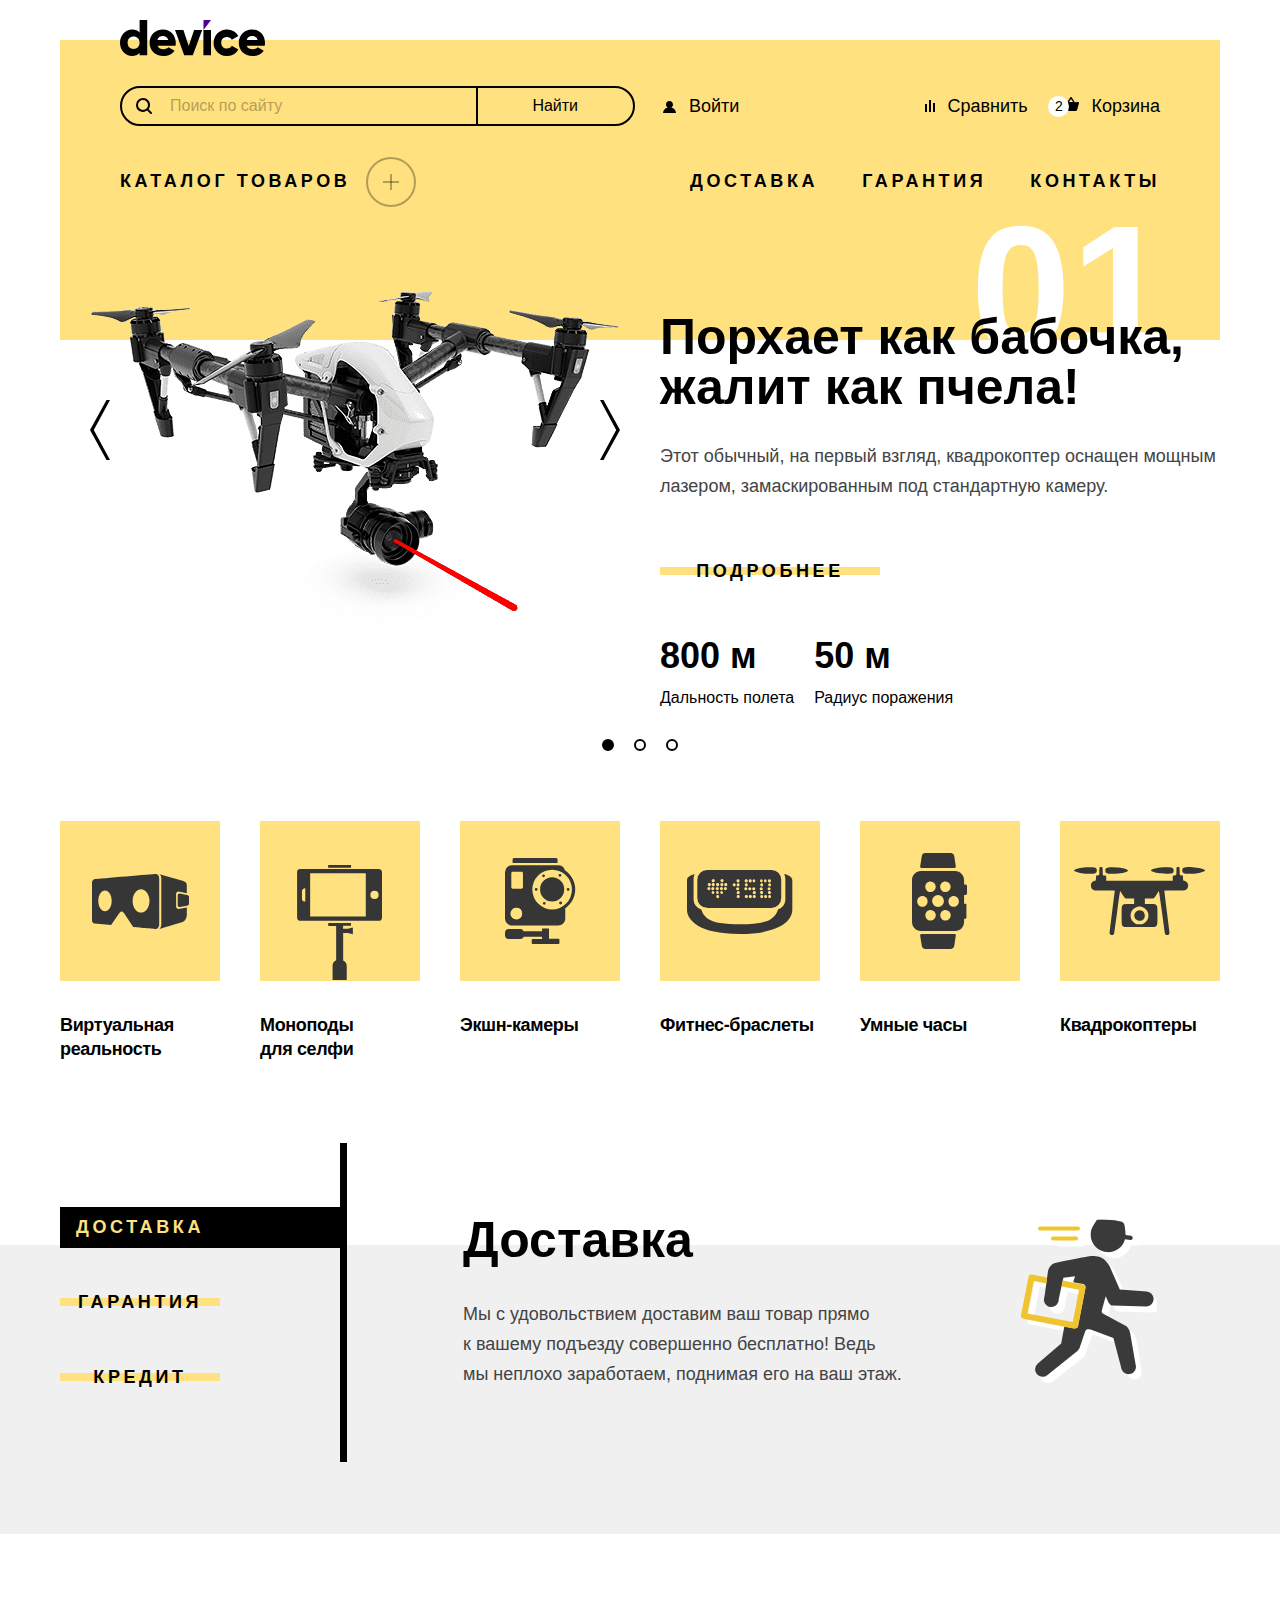
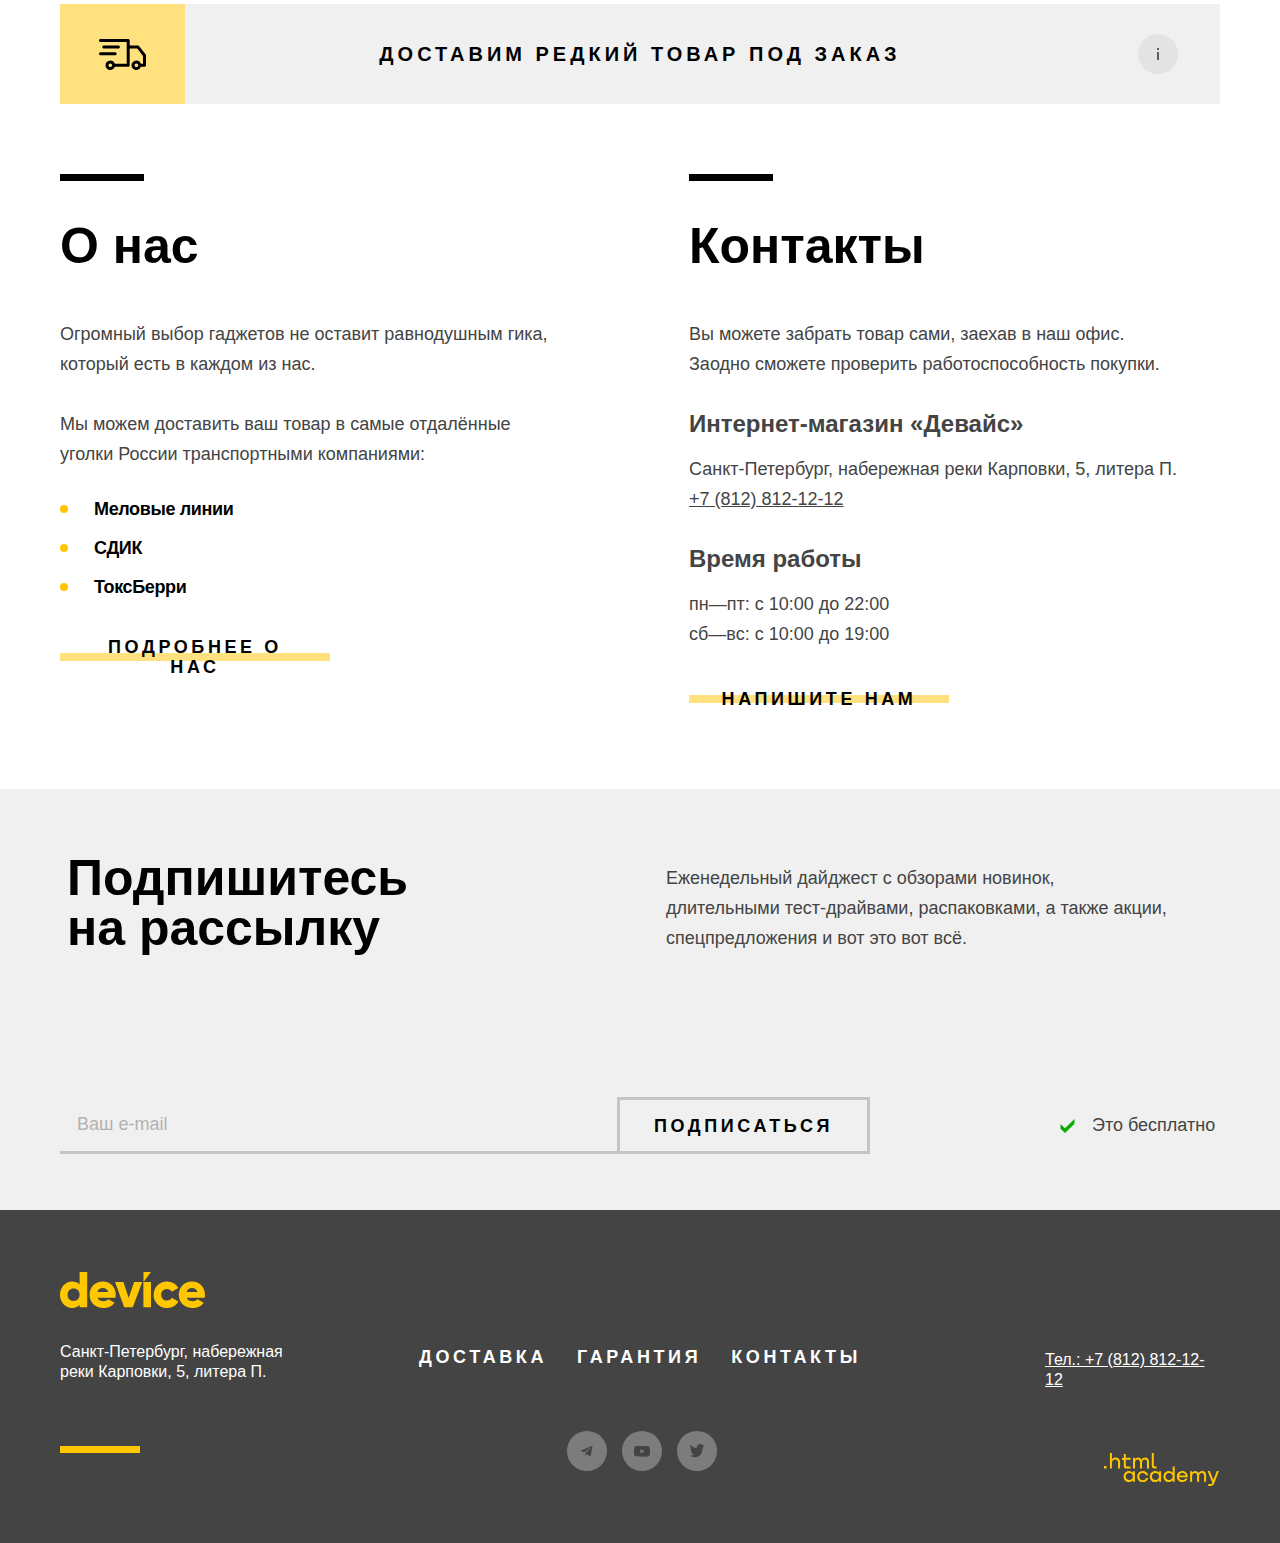
==== commit bdeff48a: "Добавил min-width фрейму" ====
--- a/index.html
+++ b/index.html
@@ -357,7 +357,7 @@
       <div class="newsletter__container">
         <h2 class="newsletter__title">Подпишитесь на рассылку</h2>
         <p class="newsletter__description">Еженедельный дайджест с обзорами новинок, <br> длительными тест-драйвами, распаковками, а также акции, спецпредложения и вот это вот всё.</p>
-        <form class="newsletter__form" action="https://echo.htmlacademy.ru/" method="get">
+        <form class="newsletter__form" action="https://echo.htmlacademy.ru/" method="post">
           <input class="newsletter__form-mail input--mail" type="email" name="newsletter-mail" placeholder="Ваш e-mail">
           <span class="input-sign input-sign--invalid">Забавный у вас адрес</span>
           <button class="newsletter__form-button button button--second" type="submit">Подписаться</button>
@@ -441,7 +441,7 @@
       <button class="modal-window-delivery__button" type="button">
         <span class="visually-hidden">Закрыть модальное окно доставки.</span>
       </button>
-      <form class="modal-window-delivery__form" action="https://echo.htmlacademy.ru/" method="get">
+      <form class="modal-window-delivery__form" action="https://echo.htmlacademy.ru/" method="post">
         <label class="modal-window-delivery__form-lable">
           <span class="modal-window-delivery__form-lable-sign">Ваше имя:</span>
           <span class="modal-window-delivery__wrapper-form-input input-wrapper-united input-wrapper-united--name">
--- a/styles/style.css
+++ b/styles/style.css
@@ -33,6 +33,7 @@
 /* normalise */
 html {
   height: 100%;
+  overflow: scroll;
 }
 
 body {
@@ -40,7 +41,7 @@
   display: flex;
   flex-direction: column;
   align-items: center;
-  min-width: 320px;
+  min-width: 1080px;
   font-family: "Rubik", "Arial", sans-serif;
   word-break: break-word;
   color: #000000;
@@ -816,6 +817,7 @@
   width: 100%;
   height: 40px;
   padding: 10px 48px;
+  font-family: "Rubik", "Arial", sans-serif;
   border: 2px solid #000000;
   border-radius: 50px 0 0 50px;
   font-size: 16px;
@@ -850,7 +852,12 @@
 .menu__form-search::placeholder {
   font-size: 16px;
   line-height: 20px;
-  opacity: 0.3;
+  color: #000000;
+  opacity: 0.3;
+}
+
+.menu__form-search--catalog::placeholder {
+  opacity: 1;
 }
 
 .menu__form-search:focus-visible {
@@ -1355,18 +1362,15 @@
 
 .slider__item {
   position: relative;
-  display: grid;
+  display: none;
   grid-template-columns: minmax(0, 560px) minmax(0, 560px);
   grid-template-rows: 1px auto;
   column-gap: 40px;
   min-width: 100%;
-  opacity: 0;
-  pointer-events: none;
 }
 
 .slider__item--active {
-  opacity: 1;
-  pointer-events: painted;
+  display: grid;
 }
 
 .slider__number-slide-wrapper {
@@ -1693,10 +1697,12 @@
   display: block;
   max-width: 160px;
   flex-grow: 1;
+  margin-right: 7px;
 }
 
 .slider-services__button--current {
   position: static;
+  margin-right: 0;
   background-color: transparent;
   color: #ffe17f;
   cursor: default;
